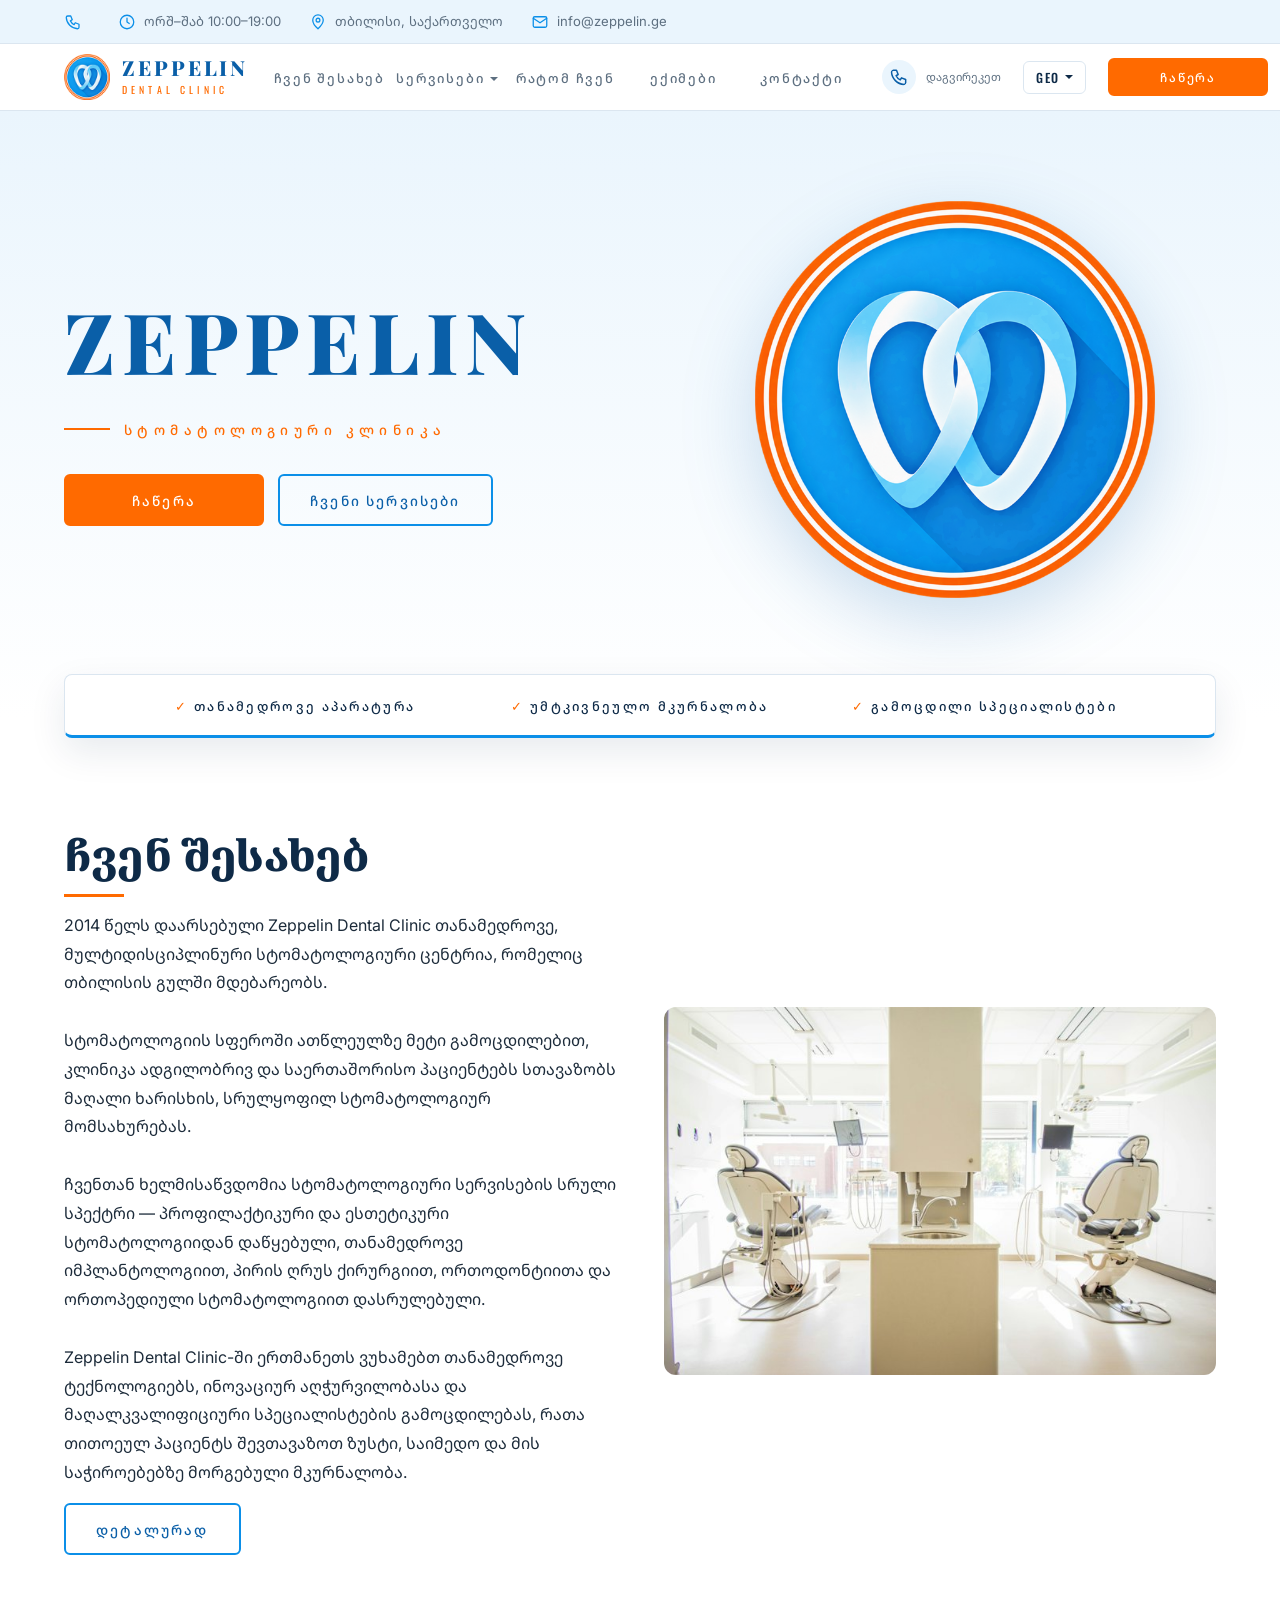
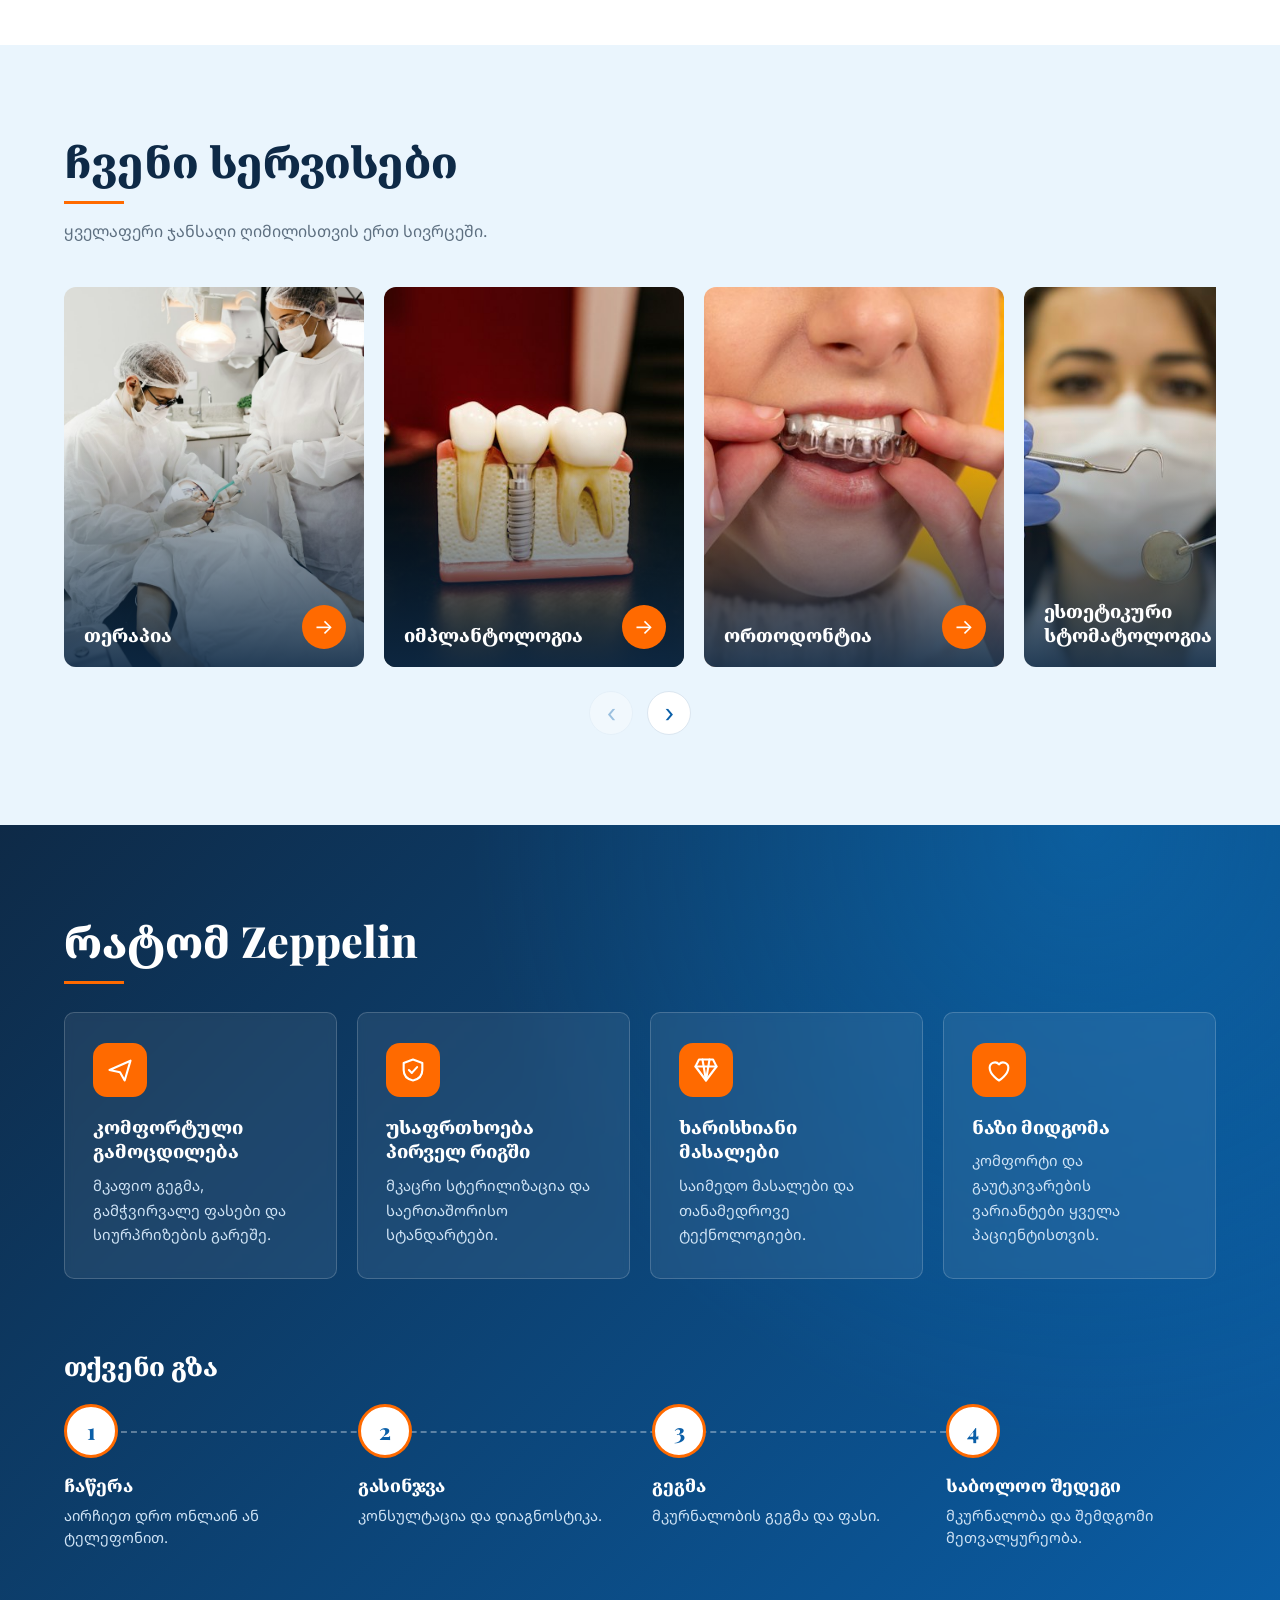
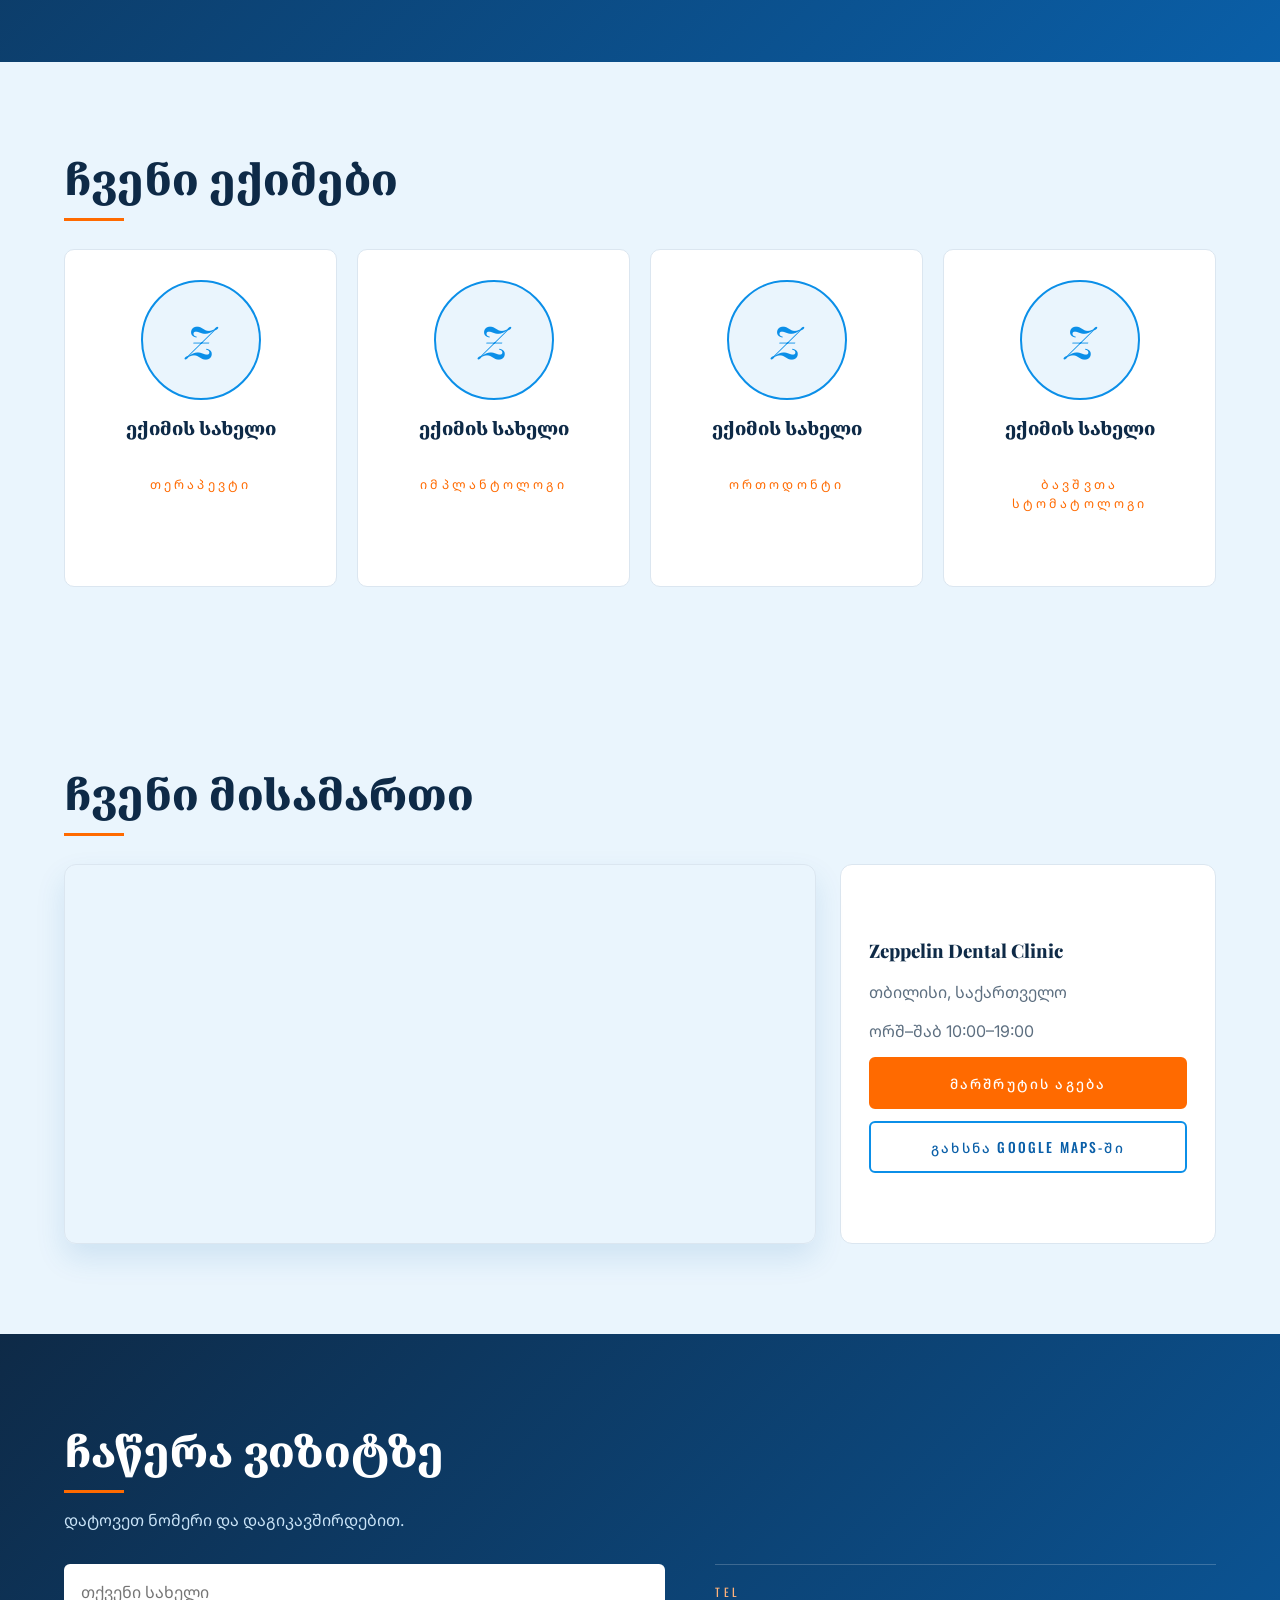
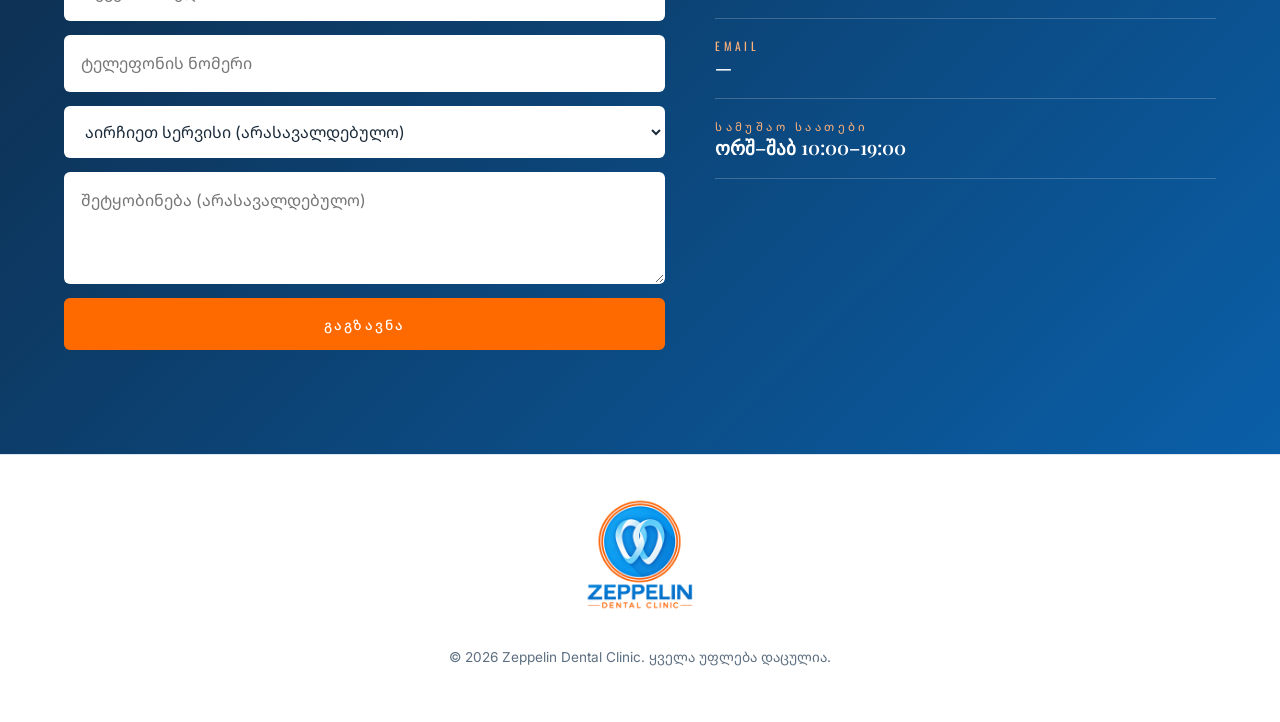
==== frontend/index.html @ c4dff35c "Zeppelin Dental Clinic website Co-authored-by: Copilot <223556219+Copilot@users.noreply.github.com>" ====
<!DOCTYPE html>
<html lang="ka">
<head>
  <meta charset="utf-8">
  <meta name="viewport" content="width=device-width, initial-scale=1">
  <title>Zeppelin Dental Clinic</title>
  <meta name="description" content="Zeppelin Dental Clinic — precision dentistry: therapy, implants, orthodontics, whitening and more.">
  <meta name="theme-color" content="#ffffff">
  <meta property="og:type" content="website">
  <meta property="og:title" content="Zeppelin Dental Clinic">
  <meta property="og:description" content="Precision dentistry. Timeless smiles.">
  <meta property="og:image" content="logo.png">
  <link rel="icon" href="logo-sm.png">
  <link rel="preconnect" href="https://fonts.googleapis.com">
  <link rel="preconnect" href="https://fonts.gstatic.com" crossorigin>
  <link href="https://fonts.googleapis.com/css2?family=Playfair+Display:ital,wght@0,600;0,800;1,600&family=Oswald:wght@400;500&family=Noto+Serif+Georgian:wght@500;800&family=Noto+Sans+Georgian:wght@400;600&family=Inter:wght@400;500;600&display=swap" rel="stylesheet">
  <link rel="stylesheet" href="style.css">
  <script type="application/ld+json">{"@context":"https://schema.org","@type":"Dentist","name":"Zeppelin Dental Clinic","image":"logo.png","openingHours":"Mo-Sa 10:00-19:00","address":{"@type":"PostalAddress","addressLocality":"Tbilisi","addressCountry":"GE"}}</script>
</head>
<body>
<main id="top">
  <section class="hero">
    <div class="hero-text">
      <h1><span data-i18n="h1a"></span> <em data-i18n="h1b"></em></h1>
      <p class="eyebrow" data-i18n="eyebrow"></p>
      <div class="cta"><a class="btn" href="#contact" data-i18n="book"></a><a class="btn btn-ghost" href="#services" data-i18n="our_services"></a></div>
    </div>
    <div class="badge"><img src="logo.png" alt="" width="400" height="397" fetchpriority="high"></div>
  </section>

  <section class="strip">
    <div data-i18n="s1"></div><div data-i18n="s2"></div><div data-i18n="s3"></div>
  </section>

  <section id="about" class="section about-page">
    <div>
      <h2 data-i18n="about_t"></h2>
      <p id="about-text" class="muted"></p>
      <a class="btn btn-ghost" id="about-more" href="about.html"></a>
    </div>
    <img src="img/clinic.jpg" alt="" class="s-img" width="900" height="600" loading="lazy">
  </section>

  <section id="services" class="section alt">
    <h2 data-i18n="services_t"></h2><p class="sub" data-i18n="services_sub"></p>
    <div class="track" id="services-grid" tabindex="0"></div>
    <div class="car-nav">
      <button type="button" id="svc-prev" aria-label="Previous">‹</button>
      <button type="button" id="svc-next" aria-label="Next">›</button>
    </div>
  </section>

  <section id="why" class="section why-sec">
    <h2 data-i18n="why_t"></h2>
    <div class="grid" id="why-grid"></div>
    <h3 class="h3" data-i18n="steps_t"></h3>
    <div class="steps" id="steps"></div>
  </section>

  <section id="team" class="section alt">
    <h2 data-i18n="team_t"></h2>
    <div class="grid team" id="team-grid"></div>
  </section>

  <section id="branches" class="section alt">
    <h2 data-i18n="branches_t"></h2>
    <div class="mapbox">
      <div class="mapframe">
        <iframe title="Zeppelin Dental Clinic map" loading="lazy" referrerpolicy="no-referrer-when-downgrade"
          src="https://maps.google.com/maps?q=41.7276333,44.7445099&z=16&output=embed"></iframe>
        <a class="map-hit" id="map-hit" href="https://www.google.com/maps/dir/?api=1&destination=41.7276333,44.7445099" target="_blank" rel="noopener" aria-label="Directions"></a>
      </div>
      <div class="mapinfo">
        <h3>Zeppelin Dental Clinic</h3>
        <p data-i18n="loc"></p>
        <p data-i18n="hours"></p>
        <a class="btn" id="map-dir" href="https://www.google.com/maps/dir/?api=1&destination=41.7276333,44.7445099" target="_blank" rel="noopener" data-i18n="directions"></a>
        <a class="btn btn-ghost" href="https://maps.app.goo.gl/wNDuQdtXHcKqBiYXA" target="_blank" rel="noopener" data-i18n="open_maps"></a>
      </div>
    </div>
  </section>

  <section id="contact" class="section contact-sec">
    <h2 data-i18n="contact_t"></h2><p class="sub" data-i18n="contact_sub"></p>
    <div class="contact">
      <form id="form" novalidate>
        <input name="name" data-ph="f_name" data-aria="f_name" required maxlength="100" autocomplete="name">
        <input name="phone" data-ph="f_phone" data-aria="f_phone" required maxlength="20" inputmode="tel" type="tel" autocomplete="tel">
        <select name="service" id="service-select" data-aria="f_service"><option value="" data-i18n="f_service"></option></select>
        <textarea name="message" rows="3" data-ph="f_msg" data-aria="f_msg" maxlength="500"></textarea>
        <input name="website" class="hp" tabindex="-1" autocomplete="off" aria-hidden="true">
        <button class="btn" type="submit" data-i18n="f_send"></button>
        <p id="status" role="status"></p>
      </form>
      <ul class="info">
        <li><small>Tel</small><span id="c-phone">—</span></li>
        <li><small>Email</small><span id="c-email">—</span></li>
        <li><small data-i18n="hours_l"></small><span data-i18n="hours"></span></li>
      </ul>
    </div>
  </section>
</main>

<script src="i18n.js"></script>
<script src="services.js"></script>
<script src="layout.js"></script>
<script src="app.js"></script>
</body>
</html>
---- frontend/style.css ----
:root{--blue:#0b8fe8;--blue-d:#0a5fa8;--navy:#0e2a47;--sky:#eaf5fd;--orange:#ff6a00;--ink:#1c2b3a;--muted:#5d6f80;--line:#dbe6f0;--bg:#fff}
*{box-sizing:border-box}
html{scroll-behavior:smooth;overflow-y:scroll}
body{margin:0;font-family:Inter,"Noto Sans Georgian",sans-serif;color:var(--ink);background:var(--bg);line-height:1.7}
.topbar{display:flex;justify-content:space-between;align-items:center;gap:20px;padding:0 5vw;height:44px;background:var(--sky);border-bottom:1px solid var(--line);font-size:.82rem;color:var(--muted)}
.topbar svg{width:18px;height:18px;flex:none;fill:none;stroke:var(--blue);stroke-width:1.7;stroke-linecap:round;stroke-linejoin:round}
.tb-info{display:flex;gap:28px;margin:0;padding:0;list-style:none;white-space:nowrap}
.tb-info li{display:flex;align-items:center;gap:8px}
.tb-info a:hover{color:var(--blue)}
.tb-tel,.tb-tel a{color:var(--navy);font-weight:700;font-size:.9rem}
.hd-tel{display:none;align-items:center;gap:10px;color:var(--navy);white-space:nowrap}
.hd-tel svg{width:34px;height:34px;padding:7px;border-radius:50%;background:var(--sky);fill:none;stroke:var(--blue-d);stroke-width:1.8;stroke-linecap:round;stroke-linejoin:round}
.hd-tel span{display:flex;flex-direction:column;line-height:1.25}
.hd-tel small{font-size:.7rem;color:var(--muted)}
.hd-tel b{font-size:.95rem}
.hd-tel:hover b{color:var(--orange)}
@media(min-width:1180px){.hd-tel{display:flex}}
.tb-social{display:flex;gap:10px}.tb-social a[hidden]{display:none}
.tb-social a{display:grid;place-items:center;width:40px;height:40px;border-radius:50%;background:#fff;color:var(--blue-d);transition:.2s}
.tb-social a svg{stroke:currentColor;width:22px;height:22px}
.tb-social a:hover{background:var(--blue);color:#fff}
.nav>*{white-space:nowrap;flex-shrink:0}
.nav{min-height:66px}
.hero{min-height:560px}
.hero h1{height:1.2em;min-height:0}
.lead{height:5.7em;min-height:0}
.eyebrow{height:1.6rem}
.strip{display:grid;grid-template-columns:repeat(3,1fr);text-align:center;min-height:64px;align-items:center}
.stats span{display:block;min-height:1.6em}
.card{min-height:190px}
.card h3{height:2.7em;line-height:1.35}
.card p{height:6.6em;line-height:1.65}
.team .card{min-height:260px}
.step{min-height:150px}
.step h4{height:1.5em;line-height:1.3}
.step p{height:4.6em;line-height:1.5}
.h3{line-height:1.3;height:1.3em}
h1,h2,h3,h4{font-family:"Playfair Display","Noto Serif Georgian",serif;font-weight:800;margin:0;color:var(--navy)}
a{color:inherit;text-decoration:none}
.nav{position:sticky;top:0;z-index:20;display:flex;align-items:center;gap:22px;padding:10px 5vw;background:#fffffff2;backdrop-filter:blur(10px);border-bottom:1px solid var(--line)}
.brand{display:flex;align-items:center;gap:12px;margin-right:auto}
.brand img{height:46px;width:46px}
.brand span{display:flex;flex-direction:column;font:800 1.3rem/1 "Playfair Display",serif;letter-spacing:.14em;text-transform:uppercase;color:var(--blue-d)}
.brand small{font:400 .62rem Oswald,sans-serif;letter-spacing:.42em;color:var(--orange);margin-top:5px}
#menu{display:flex;gap:22px;font:500 .8rem Oswald,"Noto Sans Georgian",sans-serif;letter-spacing:.14em;text-transform:uppercase}
#menu a{color:var(--muted);transition:.2s}
#menu a:hover{color:var(--blue)}
@media(min-width:861px){
  #menu{gap:0}
  #menu>a,#menu>.dd>a{display:block;width:118px;text-align:center}
  .nav .btn-sm{width:160px;text-align:center}
  .cta .btn{min-width:200px;text-align:center}
  .lang .cur{width:76px;justify-content:space-between}
  html .hero h1{font-size:clamp(3rem,6.6vw,6.2rem)}
  .hero h1 span{white-space:nowrap}
}
.lang{position:relative}
.lang button{border:0;background:none;padding:6px 12px;font:500 .78rem Oswald,sans-serif;letter-spacing:.1em;color:var(--muted);cursor:pointer;width:100%;text-align:left}
.lang .cur{border:1px solid var(--line);border-radius:6px;color:var(--navy,#0b2545);width:auto;display:flex;align-items:center;gap:6px}
.lang .cur::after{content:"";border:4px solid transparent;border-top-color:currentColor;margin-top:4px}
.lang ul{position:absolute;right:0;top:calc(100% + 6px);margin:0;padding:4px;list-style:none;min-width:86px;background:#fff;border:1px solid var(--line);border-radius:8px;box-shadow:0 10px 30px #0b254520}
.lang ul[hidden]{display:none}
.lang ul button{border-radius:5px}
.lang ul button:hover{background:#eef6ff}
.lang ul button.on{background:var(--blue);color:#fff}
.burger{display:none;background:none;border:0;font-size:1.6rem;cursor:pointer;color:var(--navy)}
.btn{display:inline-block;background:var(--orange);color:#fff;padding:14px 30px;border:2px solid var(--orange);border-radius:6px;font:500 .85rem Oswald,"Noto Sans Georgian",sans-serif;letter-spacing:.16em;text-transform:uppercase;cursor:pointer;transition:.2s}
.btn:hover{background:#e65f00;border-color:#e65f00;box-shadow:0 8px 20px #ff6a0040}
.btn-sm{padding:8px 18px;font-size:.75rem}
.btn-ghost{background:transparent;color:var(--blue-d);border-color:var(--blue)}
.btn-ghost:hover{background:var(--blue);border-color:var(--blue);color:#fff;box-shadow:none}
.hero{display:grid;grid-template-columns:1.15fr 1fr;align-items:center;gap:30px;padding:90px 5vw 120px;background:linear-gradient(180deg,var(--sky),#fff)}
.eyebrow{font:500 .85rem Oswald,"Noto Sans Georgian",sans-serif;letter-spacing:.4em;text-transform:uppercase;color:var(--orange);display:flex;align-items:center;gap:14px;margin:0}
.eyebrow::before{content:"";width:46px;height:2px;background:var(--orange)}
.hero h1{font-size:clamp(2rem,3.9vw,3.5rem);line-height:1.2;margin:.2em 0 .3em;min-height:0;text-transform:uppercase;letter-spacing:.08em;font-weight:800;color:var(--blue-d)}
.hero h1 span{display:block}
.hero em{font-style:italic;font-weight:600;color:var(--blue);display:block}
.lead{font-size:1.1rem;max-width:32em;color:var(--muted)}
.cta{display:flex;gap:14px;flex-wrap:wrap;margin-top:32px}
.badge{justify-self:center}
.badge img{display:block;width:min(40vw,400px);filter:drop-shadow(0 24px 36px #0b5fa833)}
.strip{display:grid;grid-template-columns:repeat(3,1fr);text-align:center;gap:12px;padding:20px 5vw;margin:-44px 5vw 0;position:relative;background:#fff;border:1px solid var(--line);border-bottom:3px solid var(--blue);border-radius:8px;box-shadow:0 14px 36px #0e2a4718;color:var(--navy);font:500 .8rem Oswald,"Noto Sans Georgian",sans-serif;letter-spacing:.18em;text-transform:uppercase}
.strip div::before{content:"✓ ";color:var(--orange)}
.stats{display:grid;grid-template-columns:repeat(auto-fit,minmax(160px,1fr));gap:20px;padding:70px 5vw 20px;text-align:center}
.stats b{display:block;font:800 3rem "Playfair Display",serif;color:var(--blue)}
.stats span{font:400 .8rem Oswald,"Noto Sans Georgian",sans-serif;letter-spacing:.22em;text-transform:uppercase;color:var(--muted)}
.section{padding:90px 5vw}
.section.alt{background:var(--sky)}
.section h2{font-size:clamp(1.9rem,3.4vw,2.7rem);margin-bottom:14px;line-height:1.2;height:calc(1.2em + 17px)}
.sub{height:1.7em;line-height:1.7}
.section h2::after{content:"";display:block;width:60px;height:3px;margin-top:14px;background:var(--orange)}
.sub,.muted{color:var(--muted);max-width:50em;margin:0 0 30px}
.mapbox{display:grid;grid-template-columns:2fr 1fr;gap:24px;margin-top:28px}
.mapframe{position:relative;border-radius:12px;overflow:hidden;border:1px solid var(--line);min-height:380px;box-shadow:0 14px 30px #0b5fa81f}
.mapframe iframe{position:absolute;inset:0;width:100%;height:100%;border:0}
.map-hit{position:absolute;inset:0;z-index:1;cursor:pointer;background:transparent;transition:.2s}
.map-hit:hover{background:#0b8fe812}
.mapinfo{background:#fff;border:1px solid var(--line);border-radius:12px;padding:30px 28px;display:flex;flex-direction:column;gap:12px;justify-content:center}
.mapinfo p{margin:0;color:var(--muted)}
.mapinfo .btn{text-align:center}
.muted{white-space:pre-line}
.h3{font-size:1.6rem;margin:70px 0 22px}
.grid{display:grid;grid-template-columns:repeat(auto-fill,minmax(250px,1fr));gap:20px;margin-top:28px}
.track{display:flex;gap:20px;overflow-x:auto;scroll-snap-type:x mandatory;scroll-behavior:smooth;padding:12px 2px 16px;margin-top:16px;scrollbar-width:none;overscroll-behavior-x:contain}
.track::-webkit-scrollbar{display:none}
.track .card{flex:0 0 min(300px,78vw);scroll-snap-align:start}
.car-nav{display:flex;justify-content:center;align-items:center;gap:14px;margin-top:8px}
.track{cursor:grab}
.track.drag{cursor:grabbing;scroll-snap-type:none;scroll-behavior:auto;user-select:none}
.car-nav button{width:44px;height:44px;border-radius:50%;border:1px solid var(--line);background:#fff;color:var(--blue-d);font:400 1.6rem/1 Inter,sans-serif;cursor:pointer;transition:.2s}
.car-nav button:hover:not(:disabled){background:var(--blue);border-color:var(--blue);color:#fff}
.car-nav button:disabled{opacity:.35;cursor:default}
.card{background:#fff;padding:30px 28px;border:1px solid var(--line);border-radius:10px;transition:.25s}
.card:hover{transform:translateY(-4px);border-color:var(--blue);box-shadow:0 14px 30px #0b5fa81f}
.card .ic{font:italic 600 1.8rem "Playfair Display",serif;color:var(--orange);margin-bottom:10px}
.card h3{font-size:1.15rem;margin:0 0 8px}
.card p{margin:0;color:var(--muted);font-size:.93rem}
.steps{display:grid;grid-template-columns:repeat(auto-fit,minmax(210px,1fr));gap:24px;border-top:1px solid var(--line);padding-top:10px}
.step{padding:20px 10px 8px 0}
.why-sec{background:radial-gradient(circle at 85% 0,#0b8fe855,transparent 45%),linear-gradient(135deg,var(--navy),var(--blue-d));color:#fff}
.why-sec h2,.why-sec .h3{color:#fff}
.why-sec .grid{grid-template-columns:repeat(4,1fr)}
.wcard{background:#ffffff12;border:1px solid #ffffff2e;backdrop-filter:blur(4px);position:relative;overflow:hidden;min-height:0;height:auto}
.wcard::after{content:"";position:absolute;left:0;bottom:0;height:3px;width:0;background:var(--orange);transition:.35s}
.wcard:hover{background:#ffffff1f;border-color:var(--orange);box-shadow:0 18px 36px #0006}
.wcard:hover::after{width:100%}
.wcard h3{color:#fff;height:auto;margin-bottom:10px}.wcard p{height:auto}.wcard p{color:#cfe3f5}
.wic{width:54px;height:54px;border-radius:14px;display:grid;place-items:center;background:var(--orange);margin-bottom:18px;transition:.3s}
.wic svg{width:28px;height:28px;fill:none;stroke:#fff;stroke-width:1.8;stroke-linecap:round;stroke-linejoin:round}
.wcard:hover .wic{transform:rotate(-8deg) scale(1.08)}
.why-sec .steps{border-top:0;position:relative;counter-reset:s;padding-top:0}
.why-sec .steps::before{content:"";position:absolute;top:27px;left:27px;right:20%;border-top:2px dashed #ffffff55}
.why-sec .step{position:relative;padding:0 14px 0 0}
.why-sec .step b{display:grid;place-items:center;width:54px;height:54px;border-radius:50%;background:#fff;color:var(--blue-d);font:800 1.4rem "Playfair Display",serif;font-style:normal;border:3px solid var(--orange);margin-bottom:16px;position:relative;z-index:1;transition:.3s}
.why-sec .step:hover b{background:var(--orange);color:#fff;transform:scale(1.1)}
.why-sec .step h4{color:#fff}.why-sec .step p{color:#cfe3f5}
.step b{font:italic 600 2.6rem "Playfair Display",serif;color:var(--blue);line-height:1}
.step h4{margin:8px 0 4px;font-size:1.1rem}.step p{margin:0;color:var(--muted);font-size:.92rem}
.team .card{text-align:center}
.ph{width:120px;height:120px;margin:0 auto 16px;border-radius:50%;border:2px solid var(--blue);padding:5px;display:grid;place-items:center;overflow:hidden;font:italic 600 2.8rem "Playfair Display",serif;color:var(--blue);background:var(--sky)}
.ph img{width:100%;height:100%;object-fit:cover;border-radius:50%}
.team .card p{font:400 .78rem Oswald,"Noto Sans Georgian",sans-serif;letter-spacing:.25em;text-transform:uppercase;color:var(--orange)}
.faq{max-width:820px;border-top:1px solid var(--line)}
details{border-bottom:1px solid var(--line);padding:20px 4px}
summary{cursor:pointer;font:600 1.1rem "Playfair Display","Noto Serif Georgian",serif;color:var(--navy);list-style:none;display:flex;justify-content:space-between;gap:12px}
summary::after{content:"+";color:var(--orange);font-size:1.6rem;line-height:1}
details[open] summary::after{content:"–"}
details p{margin:10px 0 0;color:var(--muted)}
.contact-sec{background:linear-gradient(135deg,var(--navy),var(--blue-d));color:#fff}
.contact-sec h2{color:#fff}.contact-sec .sub{color:#c9e3f7}
.contact{display:grid;grid-template-columns:1.2fr 1fr;gap:50px}
form{display:grid;gap:14px}
input,select,textarea{width:100%;padding:14px 16px;border:1px solid transparent;border-radius:6px;font:inherit;background:#fff;color:var(--ink)}
input:focus,select:focus,textarea:focus{outline:0;border-color:var(--orange)}
a:focus-visible,button:focus-visible,summary:focus-visible{outline:2px solid var(--blue);outline-offset:2px}
.hp{position:absolute;left:-9999px;width:1px;height:1px;opacity:0}
.info a{color:#fff}.info a:hover{color:#ffb27a}
@media(prefers-reduced-motion:reduce){html{scroll-behavior:auto}*{transition:none!important;animation:none!important}}
#status{margin:0;font-weight:600}
.ok{color:#9ff0bd}.err{color:#ffc0a3}
.info{list-style:none;padding:0;margin:0;display:grid;align-content:start;border-top:1px solid #ffffff33}
.info li{padding:18px 0;border-bottom:1px solid #ffffff33;display:flex;flex-direction:column}
.info small{font:400 .72rem Oswald,"Noto Sans Georgian",sans-serif;letter-spacing:.3em;text-transform:uppercase;color:#ffb27a}
.info span{font:600 1.2rem "Playfair Display",serif}
footer{text-align:center;padding:40px 5vw;background:#fff;border-top:1px solid var(--line);color:var(--muted);font-size:.85rem}
.foot-logo{height:120px;width:auto;margin-bottom:10px}
.dd{position:relative}
.dd-btn{display:none}
.dd>a::after{content:"";display:inline-block;margin-left:6px;border:4px solid transparent;border-top-color:currentColor;vertical-align:-2px}
.dd-list{position:absolute;left:50%;top:100%;transform:translateX(-50%);margin:0;padding:8px;list-style:none;min-width:270px;background:#fff;border:1px solid var(--line);border-radius:10px;box-shadow:0 18px 40px #0e2a4722;opacity:0;visibility:hidden;transition:.18s;z-index:25}
.dd:hover .dd-list,.dd:focus-within .dd-list{opacity:1;visibility:visible}
.dd-list a{display:block;padding:10px 14px;border-radius:6px;white-space:nowrap;letter-spacing:.08em;text-align:left}
.dd-list a:hover{background:var(--sky);color:var(--blue-d)}
.track{display:flex}
.scard{position:relative;flex:0 0 min(300px,78vw);height:380px;border-radius:12px;overflow:hidden;scroll-snap-align:start;background:var(--navy);transition:.25s}
.scard img{width:100%;height:100%;object-fit:cover;display:block;transition:transform .5s}
.scard::after{content:"";position:absolute;inset:0;background:linear-gradient(to top,#0e2a47e6 0,#0e2a4700 62%)}
.scard:hover img{transform:scale(1.06)}
.sc-t{position:absolute;z-index:1;left:20px;right:76px;bottom:20px;color:#fff;font:800 1.15rem/1.3 "Playfair Display","Noto Serif Georgian",serif;height:2.6em;display:flex;align-items:flex-end}
.sc-go{position:absolute;z-index:1;right:18px;bottom:18px;width:44px;height:44px;border-radius:50%;background:var(--orange);color:#fff;display:grid;place-items:center;font-size:1.3rem;transition:.2s}
.scard:hover .sc-go{background:#fff;color:var(--orange)}
.pbanner{padding:56px 5vw;background:linear-gradient(135deg,var(--navy),var(--blue-d));color:#fff}
.pbanner h1{color:#fff;font-size:clamp(1.9rem,4vw,3rem);line-height:1.2}
.crumbs{margin:0 0 12px;font:400 .8rem Oswald,"Noto Sans Georgian",sans-serif;letter-spacing:.12em;text-transform:uppercase;color:#c9e3f7}
.crumbs a:hover{color:#fff}
.sdetail{display:grid;grid-template-columns:1fr 320px;gap:48px;align-items:start}
.s-img{width:100%;height:auto;aspect-ratio:3/2;object-fit:cover;border-radius:12px;margin-bottom:28px;display:block}
.sdetail article p,.about-page p{line-height:1.8;color:var(--ink);margin:0 0 16px}
.lead-p{font-size:1.15rem;color:var(--blue-d)!important;font-weight:500}
.sdetail h3{margin:28px 0 14px;font-size:1.4rem}
.checks{list-style:none;margin:0 0 32px;padding:0;display:grid;gap:10px}
.checks li{position:relative;padding-left:30px;line-height:1.6}
.checks li::before{content:"✓";position:absolute;left:0;top:0;width:22px;height:22px;border-radius:50%;background:var(--sky);color:var(--blue-d);display:grid;place-items:center;font-size:.8rem;font-weight:700}
.sdetail aside{position:sticky;top:96px;background:var(--sky);border-radius:12px;padding:24px}
.sdetail aside h3{margin:0 0 14px;font-size:1.2rem}
.olist{list-style:none;margin:0;padding:0;display:grid;gap:8px}
.olist a{display:flex;align-items:center;gap:12px;padding:8px;border-radius:8px;background:#fff;border:1px solid var(--line);transition:.2s;font-size:.92rem;font-weight:500}
.olist a:hover{border-color:var(--blue);color:var(--blue-d)}
.olist img{width:48px;height:48px;border-radius:6px;object-fit:cover;flex:none}
.about-page{display:grid;grid-template-columns:1fr 1fr;gap:48px;align-items:center}
.about-page .s-img{margin:0}
.about-page h2{height:auto}
.fab{display:none}
@media(max-width:860px){
  .sdetail,.about-page{grid-template-columns:1fr;gap:32px}
  .sdetail aside{position:static}
  .dd-btn{display:block;position:absolute;right:0;top:0;width:48px;height:49px;background:none;border:0;cursor:pointer;color:var(--muted)}
  .dd-btn::after{content:"";display:block;margin:auto;border:5px solid transparent;border-top-color:currentColor}
  .dd.open .dd-btn::after{transform:rotate(180deg);margin-top:-6px}
  .dd>a::after{display:none}
  .dd-list{position:static;transform:none;opacity:1;visibility:visible;display:none;box-shadow:none;border:0;min-width:0;padding:0 0 6px 14px}
  .dd.open .dd-list{display:block}
  .dd-list a{white-space:normal;padding:11px 0;border-bottom:1px solid var(--line);border-radius:0}
  .scard{height:340px}
  .nav{gap:14px;min-height:60px}
  .hero,.contact{grid-template-columns:1fr}
  .hero{padding:44px 5vw 90px;min-height:0;gap:20px}
  .hero h1,.lead,.section h2,.sub,.h3,.eyebrow,.card h3,.card p,.step h4,.step p{height:auto;min-height:0}
  .card,.team .card,.step{min-height:0}
  .badge{order:-1}
  .badge img{width:min(52vw,230px)}
  .section{padding:64px 5vw}
  .tb-info li:not(:first-child){display:none}
  .topbar{height:38px}
  .burger{display:block;padding:4px 6px}
  #menu{display:none;position:absolute;top:100%;left:0;right:0;flex-direction:column;gap:0;padding:6px 5vw 14px;background:#fff;border-bottom:1px solid var(--line);box-shadow:0 18px 30px #0e2a4718}
  #menu a{padding:14px 0;border-bottom:1px solid var(--line);font-size:.9rem}
  #menu.open{display:flex}
  .nav .btn-sm{display:none}
  .brand span{font-size:1.05rem}
  .strip{grid-template-columns:1fr 1fr;gap:10px 14px;text-align:left;margin-top:-34px}
  .contact{gap:34px}
}
@media(max-width:520px){
  .nav{gap:10px}
  .brand{gap:9px}
  .brand img{height:40px;width:40px}
  .brand span{font-size:.95rem;letter-spacing:.1em}
  .brand small{font-size:.55rem;letter-spacing:.3em}
  .lang .cur{padding:5px 8px}
  .eyebrow{font-size:.72rem;letter-spacing:.18em;gap:10px}
  .eyebrow::before{width:28px}
  .hero h1{font-size:2.5rem;letter-spacing:.06em}
  .lead{font-size:1rem}
  .cta{flex-direction:column;margin-top:24px}
  .cta .btn{text-align:center;width:100%}
  .strip{grid-template-columns:1fr;font-size:.72rem;letter-spacing:.08em;padding:18px 20px;margin-left:5vw;margin-right:5vw}
  .stats{grid-template-columns:1fr 1fr;padding:48px 5vw 0;gap:26px 12px}
  .stats b{font-size:2.3rem}
  .stats span{font-size:.7rem;letter-spacing:.12em}
  .section h2{font-size:1.65rem}
  .grid{grid-template-columns:1fr;gap:14px}
  .card{padding:22px 20px}
  .h3{margin-top:48px;font-size:1.4rem}
  .steps{grid-template-columns:1fr 1fr;gap:12px}
  .mapbox{grid-template-columns:1fr}
  .mapframe{min-height:300px}
  .why-sec .grid{grid-template-columns:1fr}
  .why-sec .steps::before{display:none}
  .wcard{min-height:0}
  .step{padding:16px 6px 4px 0}
  summary{font-size:1rem}
  input,select,textarea{font-size:16px}
  .info span{font-size:1.05rem}
  .foot-logo{height:96px}
  footer{padding-bottom:96px}
  .fab{display:block;position:fixed;left:5vw;right:5vw;bottom:14px;z-index:30;text-align:center;box-shadow:0 10px 26px #ff6a0066}
}
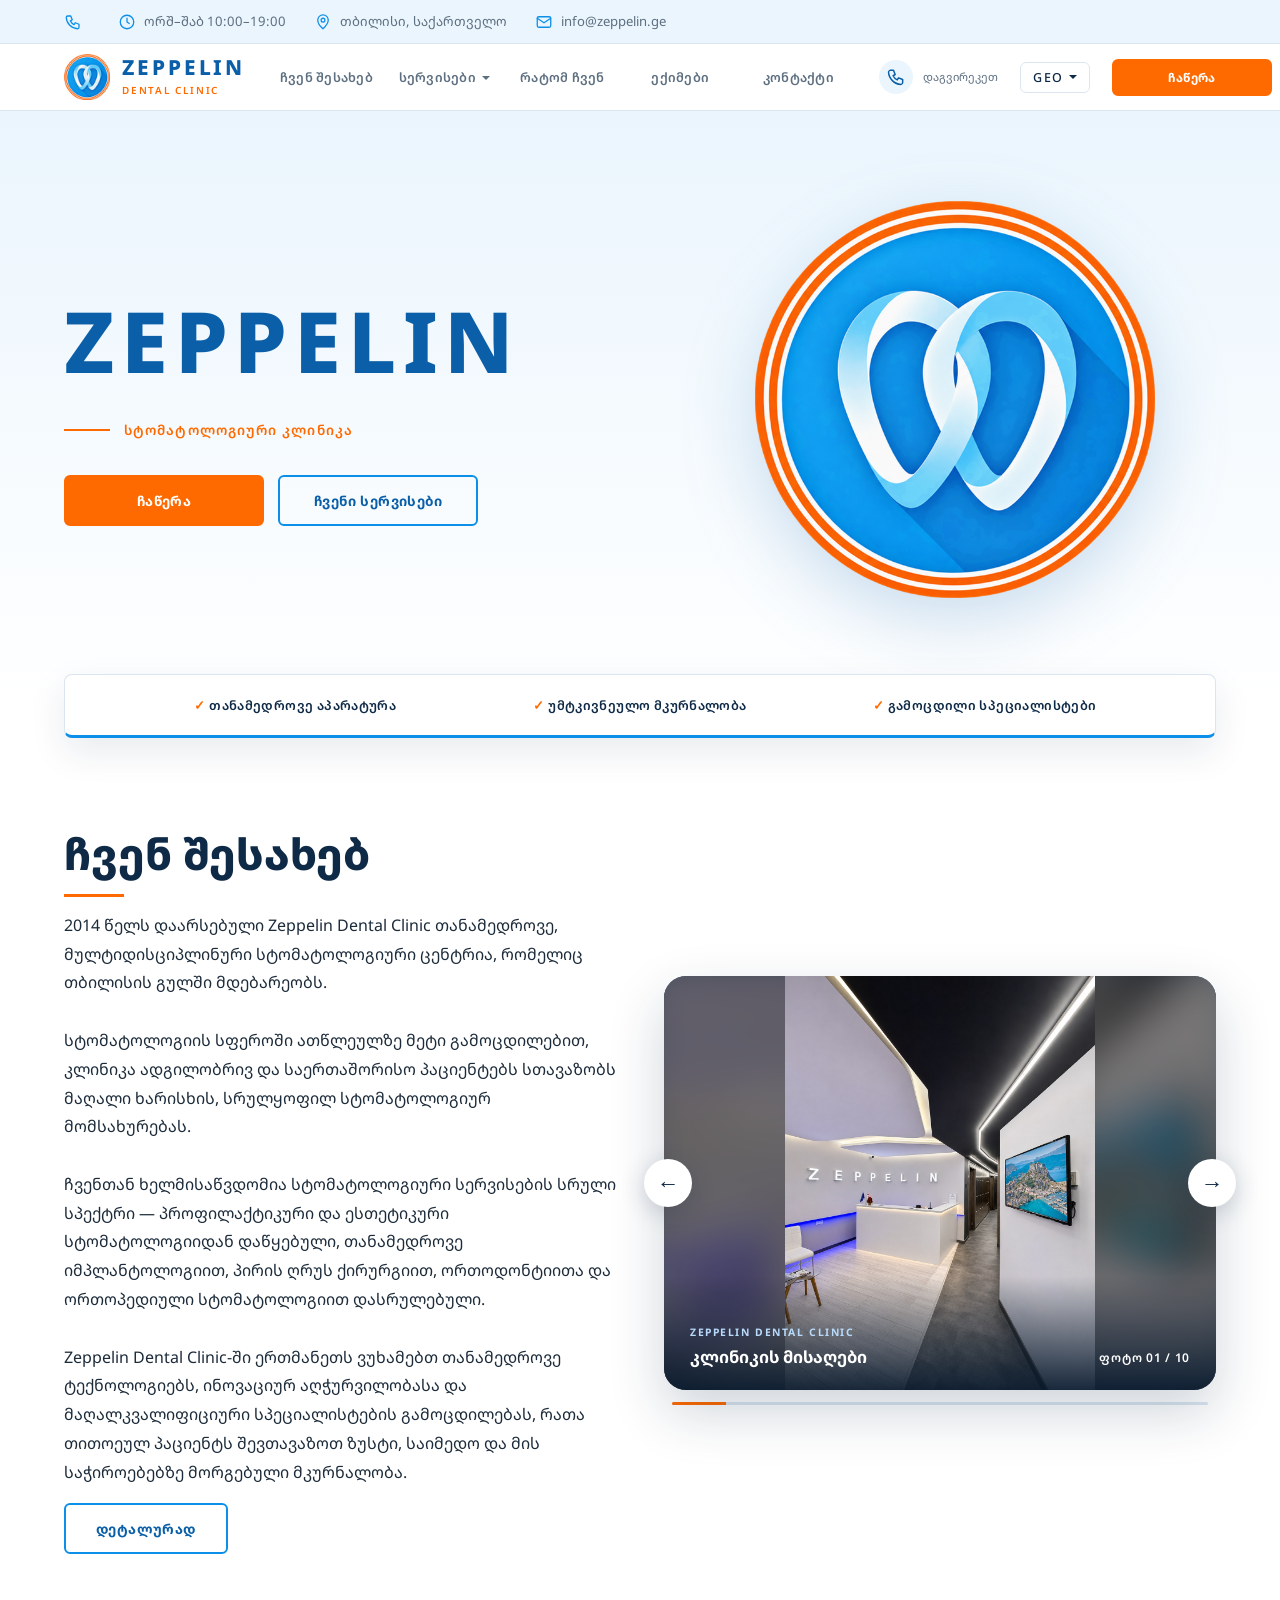
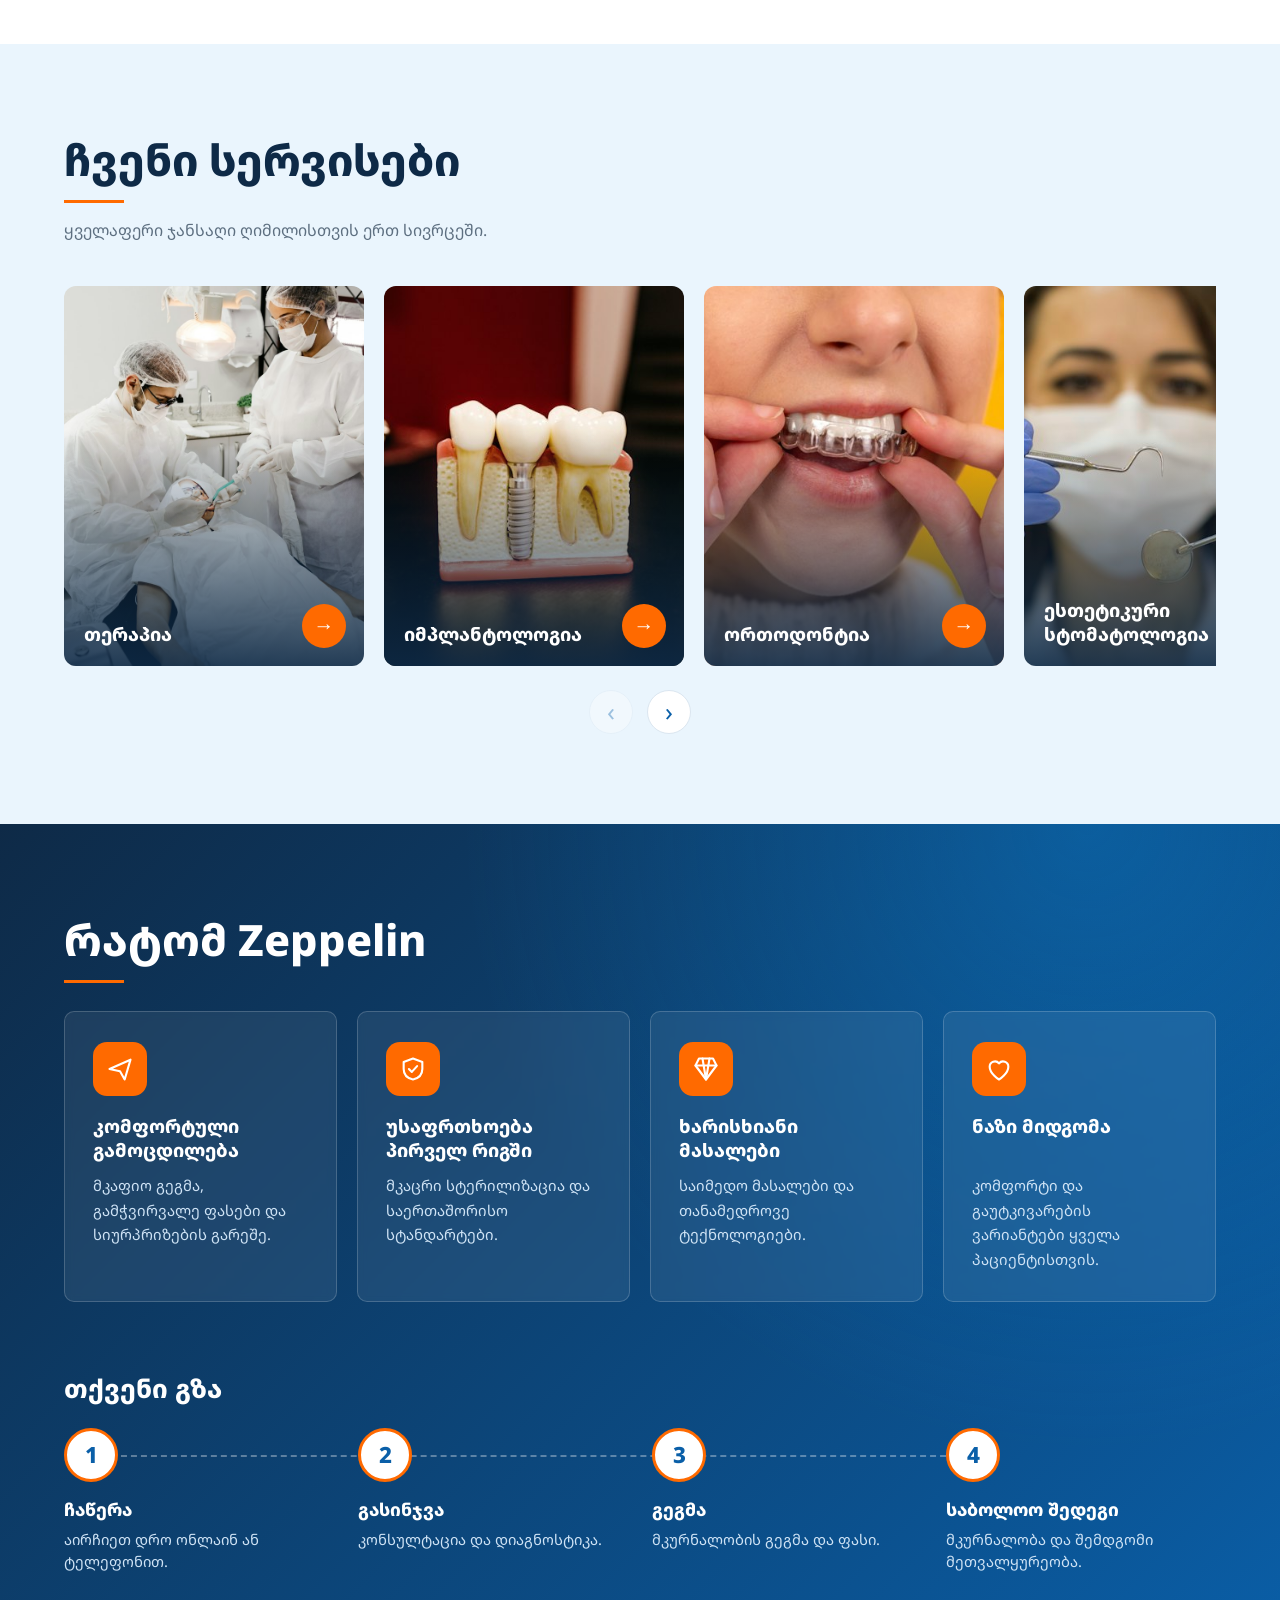
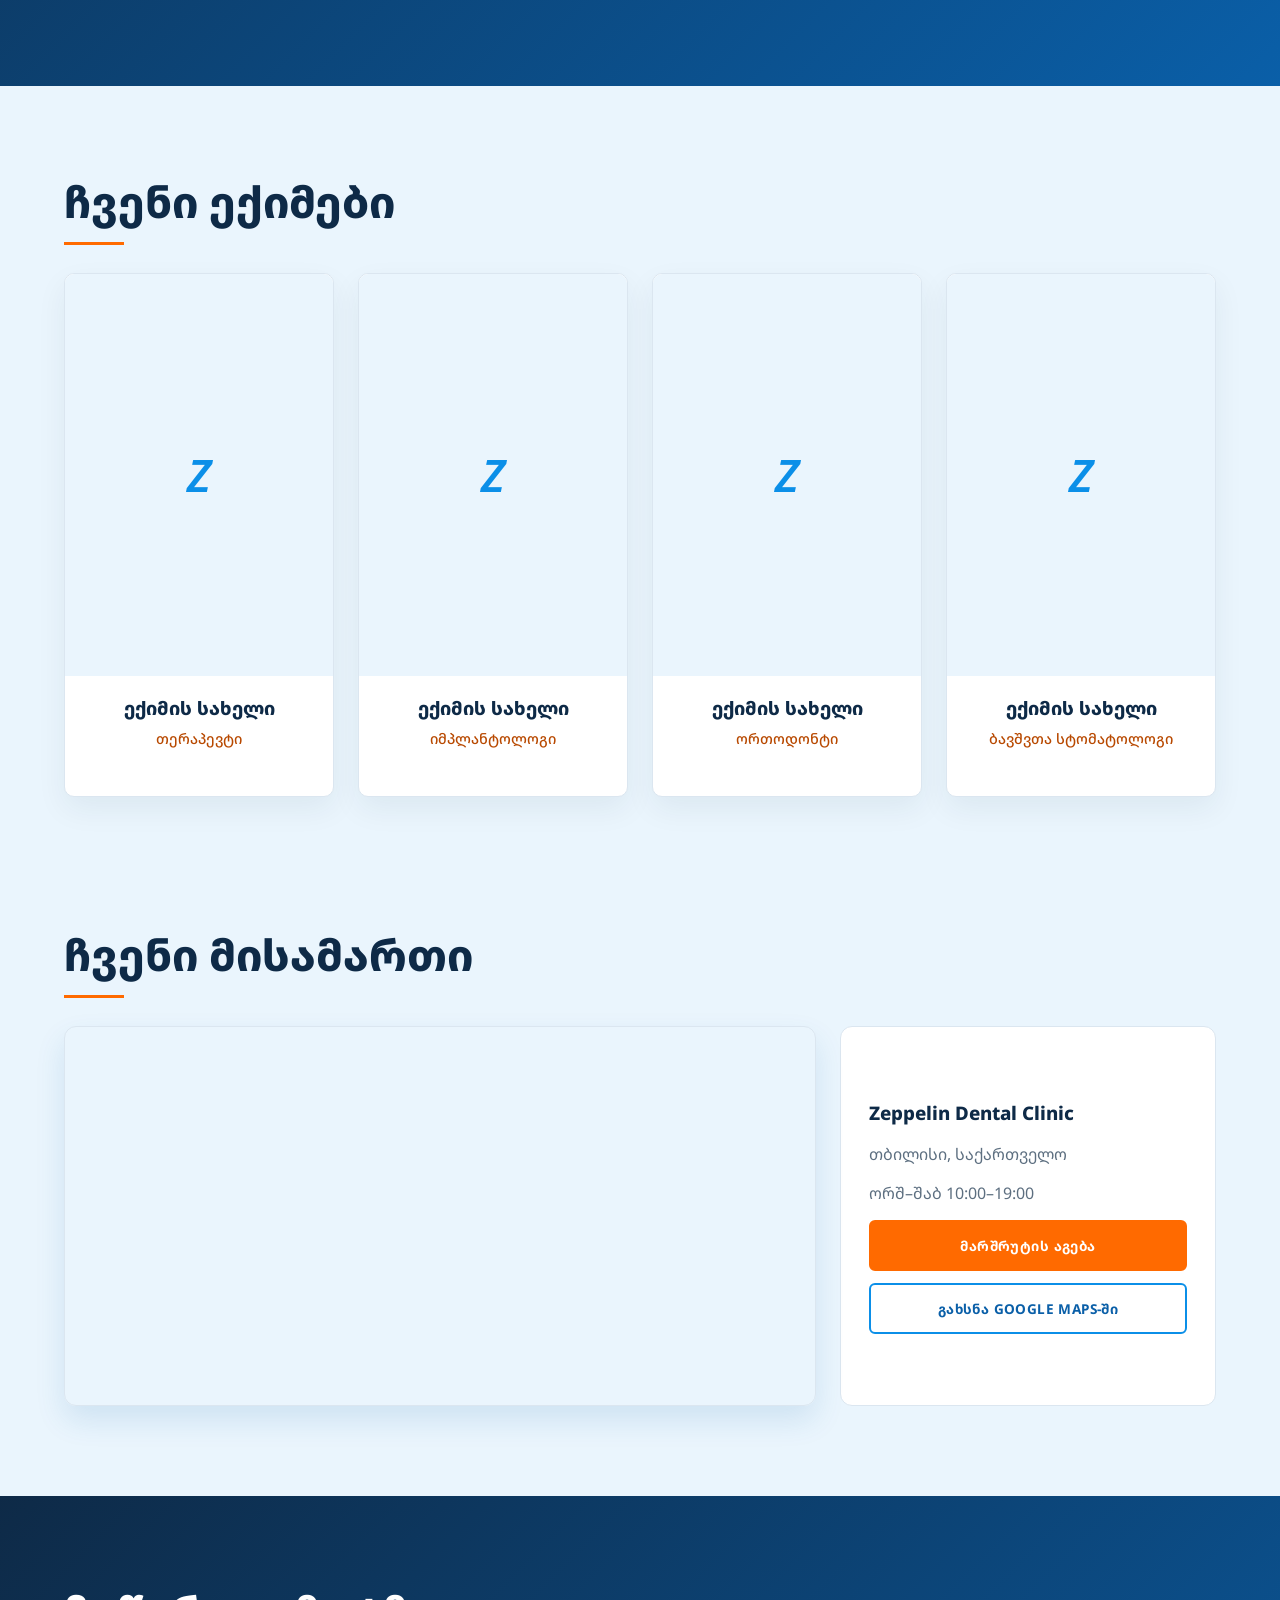
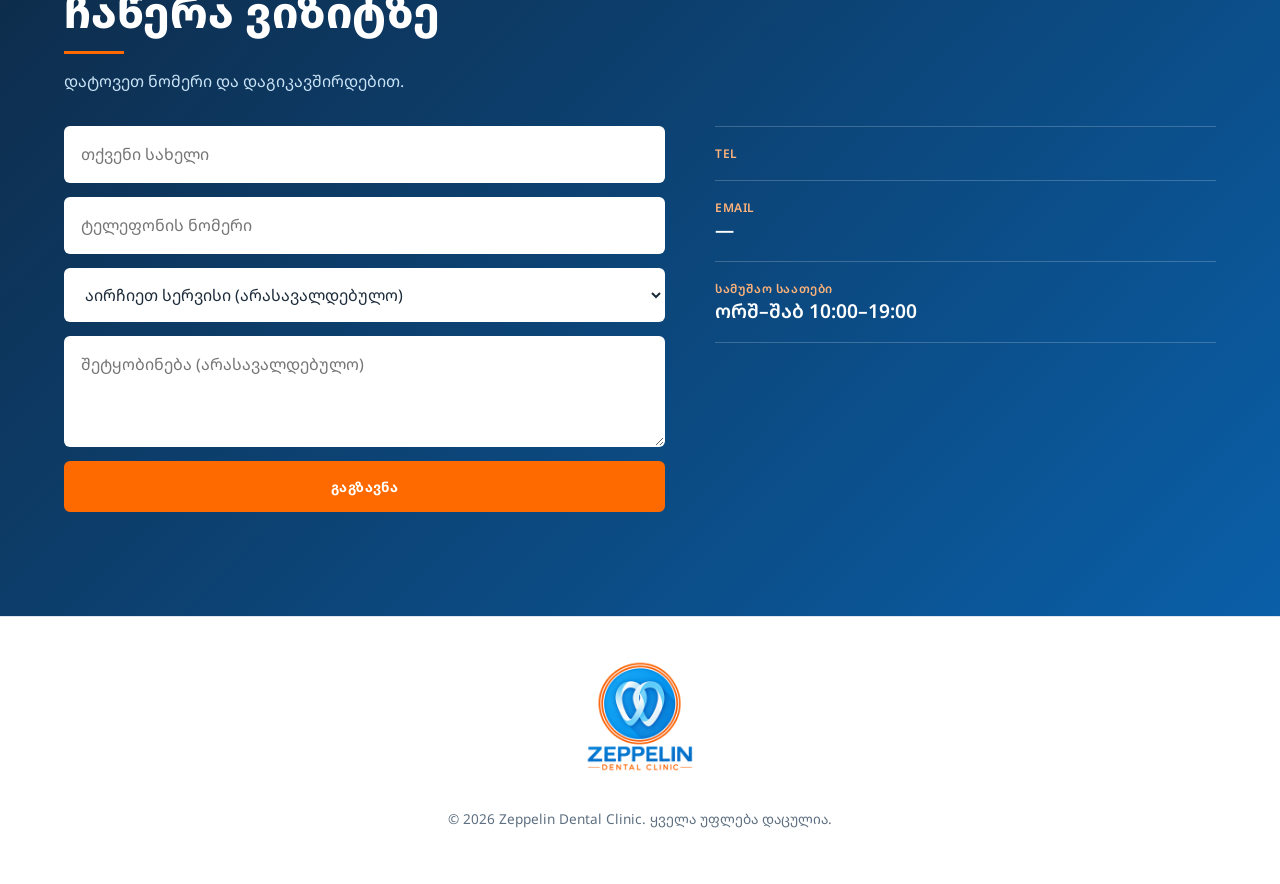
==== commit fc31ec3c: "zeppelin" ====
--- a/frontend/index.html
+++ b/frontend/index.html
@@ -13,7 +13,7 @@
   <link rel="icon" href="logo-sm.png">
   <link rel="preconnect" href="https://fonts.googleapis.com">
   <link rel="preconnect" href="https://fonts.gstatic.com" crossorigin>
-  <link href="https://fonts.googleapis.com/css2?family=Playfair+Display:ital,wght@0,600;0,800;1,600&family=Oswald:wght@400;500&family=Noto+Serif+Georgian:wght@500;800&family=Noto+Sans+Georgian:wght@400;600&family=Inter:wght@400;500;600&display=swap" rel="stylesheet">
+  <link href="https://fonts.googleapis.com/css2?family=Noto+Sans:wght@400;500;600;700;800&family=Noto+Sans+Georgian:wght@400;500;600;700;800&display=swap" rel="stylesheet">
   <link rel="stylesheet" href="style.css">
   <script type="application/ld+json">{"@context":"https://schema.org","@type":"Dentist","name":"Zeppelin Dental Clinic","image":"logo.png","openingHours":"Mo-Sa 10:00-19:00","address":{"@type":"PostalAddress","addressLocality":"Tbilisi","addressCountry":"GE"}}</script>
 </head>
@@ -38,7 +38,7 @@
       <p id="about-text" class="muted"></p>
       <a class="btn btn-ghost" id="about-more" href="about.html"></a>
     </div>
-    <img src="img/clinic.jpg" alt="" class="s-img" width="900" height="600" loading="lazy">
+    <div class="clinic-gallery" data-clinic-gallery></div>
   </section>
 
   <section id="services" class="section alt">
@@ -104,6 +104,7 @@
 <script src="i18n.js"></script>
 <script src="services.js"></script>
 <script src="layout.js"></script>
+<script src="clinic-gallery.js"></script>
 <script src="app.js"></script>
 </body>
 </html>
--- a/frontend/style.css
+++ b/frontend/style.css
@@ -1,11 +1,11 @@
-:root{--blue:#0b8fe8;--blue-d:#0a5fa8;--navy:#0e2a47;--sky:#eaf5fd;--orange:#ff6a00;--ink:#1c2b3a;--muted:#5d6f80;--line:#dbe6f0;--bg:#fff}
-*{box-sizing:border-box}
-html{scroll-behavior:smooth;overflow-y:scroll}
-body{margin:0;font-family:Inter,"Noto Sans Georgian",sans-serif;color:var(--ink);background:var(--bg);line-height:1.7}
-.topbar{display:flex;justify-content:space-between;align-items:center;gap:20px;padding:0 5vw;height:44px;background:var(--sky);border-bottom:1px solid var(--line);font-size:.82rem;color:var(--muted)}
-.topbar svg{width:18px;height:18px;flex:none;fill:none;stroke:var(--blue);stroke-width:1.7;stroke-linecap:round;stroke-linejoin:round}
-.tb-info{display:flex;gap:28px;margin:0;padding:0;list-style:none;white-space:nowrap}
-.tb-info li{display:flex;align-items:center;gap:8px}
+:root{--blue:#0b8fe8;--blue-d:#0a5fa8;--navy:#0e2a47;--sky:#eaf5fd;--orange:#ff6a00;--ink:#1c2b3a;--muted:#5d6f80;--line:#dbe6f0;--bg:#fff}
+*{box-sizing:border-box}
+html{scroll-behavior:smooth;overflow-y:scroll}
+body{margin:0;font-family:"Noto Sans","Noto Sans Georgian",sans-serif;color:var(--ink);background:var(--bg);line-height:1.7}
+.topbar{display:flex;justify-content:space-between;align-items:center;gap:20px;padding:0 5vw;height:44px;background:var(--sky);border-bottom:1px solid var(--line);font-size:.82rem;color:var(--muted)}
+.topbar svg{width:18px;height:18px;flex:none;fill:none;stroke:var(--blue);stroke-width:1.7;stroke-linecap:round;stroke-linejoin:round}
+.tb-info{display:flex;gap:28px;margin:0;padding:0;list-style:none;white-space:nowrap}
+.tb-info li{display:flex;align-items:center;gap:8px}
 .tb-info a:hover{color:var(--blue)}
 .tb-tel,.tb-tel a{color:var(--navy);font-weight:700;font-size:.9rem}
 .hd-tel{display:none;align-items:center;gap:10px;color:var(--navy);white-space:nowrap}
@@ -14,256 +14,287 @@
 .hd-tel small{font-size:.7rem;color:var(--muted)}
 .hd-tel b{font-size:.95rem}
 .hd-tel:hover b{color:var(--orange)}
-@media(min-width:1180px){.hd-tel{display:flex}}
-.tb-social{display:flex;gap:10px}.tb-social a[hidden]{display:none}
-.tb-social a{display:grid;place-items:center;width:40px;height:40px;border-radius:50%;background:#fff;color:var(--blue-d);transition:.2s}
-.tb-social a svg{stroke:currentColor;width:22px;height:22px}
-.tb-social a:hover{background:var(--blue);color:#fff}
-.nav>*{white-space:nowrap;flex-shrink:0}
-.nav{min-height:66px}
-.hero{min-height:560px}
-.hero h1{height:1.2em;min-height:0}
-.lead{height:5.7em;min-height:0}
-.eyebrow{height:1.6rem}
-.strip{display:grid;grid-template-columns:repeat(3,1fr);text-align:center;min-height:64px;align-items:center}
-.stats span{display:block;min-height:1.6em}
-.card{min-height:190px}
-.card h3{height:2.7em;line-height:1.35}
-.card p{height:6.6em;line-height:1.65}
-.team .card{min-height:260px}
-.step{min-height:150px}
-.step h4{height:1.5em;line-height:1.3}
-.step p{height:4.6em;line-height:1.5}
-.h3{line-height:1.3;height:1.3em}
-h1,h2,h3,h4{font-family:"Playfair Display","Noto Serif Georgian",serif;font-weight:800;margin:0;color:var(--navy)}
-a{color:inherit;text-decoration:none}
-.nav{position:sticky;top:0;z-index:20;display:flex;align-items:center;gap:22px;padding:10px 5vw;background:#fffffff2;backdrop-filter:blur(10px);border-bottom:1px solid var(--line)}
-.brand{display:flex;align-items:center;gap:12px;margin-right:auto}
-.brand img{height:46px;width:46px}
-.brand span{display:flex;flex-direction:column;font:800 1.3rem/1 "Playfair Display",serif;letter-spacing:.14em;text-transform:uppercase;color:var(--blue-d)}
-.brand small{font:400 .62rem Oswald,sans-serif;letter-spacing:.42em;color:var(--orange);margin-top:5px}
-#menu{display:flex;gap:22px;font:500 .8rem Oswald,"Noto Sans Georgian",sans-serif;letter-spacing:.14em;text-transform:uppercase}
-#menu a{color:var(--muted);transition:.2s}
-#menu a:hover{color:var(--blue)}
-@media(min-width:861px){
-  #menu{gap:0}
-  #menu>a,#menu>.dd>a{display:block;width:118px;text-align:center}
-  .nav .btn-sm{width:160px;text-align:center}
-  .cta .btn{min-width:200px;text-align:center}
-  .lang .cur{width:76px;justify-content:space-between}
-  html .hero h1{font-size:clamp(3rem,6.6vw,6.2rem)}
-  .hero h1 span{white-space:nowrap}
-}
-.lang{position:relative}
-.lang button{border:0;background:none;padding:6px 12px;font:500 .78rem Oswald,sans-serif;letter-spacing:.1em;color:var(--muted);cursor:pointer;width:100%;text-align:left}
-.lang .cur{border:1px solid var(--line);border-radius:6px;color:var(--navy,#0b2545);width:auto;display:flex;align-items:center;gap:6px}
-.lang .cur::after{content:"";border:4px solid transparent;border-top-color:currentColor;margin-top:4px}
-.lang ul{position:absolute;right:0;top:calc(100% + 6px);margin:0;padding:4px;list-style:none;min-width:86px;background:#fff;border:1px solid var(--line);border-radius:8px;box-shadow:0 10px 30px #0b254520}
-.lang ul[hidden]{display:none}
-.lang ul button{border-radius:5px}
-.lang ul button:hover{background:#eef6ff}
-.lang ul button.on{background:var(--blue);color:#fff}-
-.burger{display:none;background:none;border:0;font-size:1.6rem;cursor:pointer;color:var(--navy)}
-.btn{display:inline-block;background:var(--orange);color:#fff;padding:14px 30px;border:2px solid var(--orange);border-radius:6px;font:500 .85rem Oswald,"Noto Sans Georgian",sans-serif;letter-spacing:.16em;text-transform:uppercase;cursor:pointer;transition:.2s}
-.btn:hover{background:#e65f00;border-color:#e65f00;box-shadow:0 8px 20px #ff6a0040}
-.btn-sm{padding:8px 18px;font-size:.75rem}
-.btn-ghost{background:transparent;color:var(--blue-d);border-color:var(--blue)}
-.btn-ghost:hover{background:var(--blue);border-color:var(--blue);color:#fff;box-shadow:none}
-.hero{display:grid;grid-template-columns:1.15fr 1fr;align-items:center;gap:30px;padding:90px 5vw 120px;background:linear-gradient(180deg,var(--sky),#fff)}
-.eyebrow{font:500 .85rem Oswald,"Noto Sans Georgian",sans-serif;letter-spacing:.4em;text-transform:uppercase;color:var(--orange);display:flex;align-items:center;gap:14px;margin:0}
-.eyebrow::before{content:"";width:46px;height:2px;background:var(--orange)}
-.hero h1{font-size:clamp(2rem,3.9vw,3.5rem);line-height:1.2;margin:.2em 0 .3em;min-height:0;text-transform:uppercase;letter-spacing:.08em;font-weight:800;color:var(--blue-d)}
-.hero h1 span{display:block}
-.hero em{font-style:italic;font-weight:600;color:var(--blue);display:block}
-.lead{font-size:1.1rem;max-width:32em;color:var(--muted)}
-.cta{display:flex;gap:14px;flex-wrap:wrap;margin-top:32px}
-.badge{justify-self:center}
-.badge img{display:block;width:min(40vw,400px);filter:drop-shadow(0 24px 36px #0b5fa833)}
-.strip{display:grid;grid-template-columns:repeat(3,1fr);text-align:center;gap:12px;padding:20px 5vw;margin:-44px 5vw 0;position:relative;background:#fff;border:1px solid var(--line);border-bottom:3px solid var(--blue);border-radius:8px;box-shadow:0 14px 36px #0e2a4718;color:var(--navy);font:500 .8rem Oswald,"Noto Sans Georgian",sans-serif;letter-spacing:.18em;text-transform:uppercase}
-.strip div::before{content:"✓ ";color:var(--orange)}
-.stats{display:grid;grid-template-columns:repeat(auto-fit,minmax(160px,1fr));gap:20px;padding:70px 5vw 20px;text-align:center}
-.stats b{display:block;font:800 3rem "Playfair Display",serif;color:var(--blue)}
-.stats span{font:400 .8rem Oswald,"Noto Sans Georgian",sans-serif;letter-spacing:.22em;text-transform:uppercase;color:var(--muted)}
-.section{padding:90px 5vw}
-.section.alt{background:var(--sky)}
-.section h2{font-size:clamp(1.9rem,3.4vw,2.7rem);margin-bottom:14px;line-height:1.2;height:calc(1.2em + 17px)}
-.sub{height:1.7em;line-height:1.7}
-.section h2::after{content:"";display:block;width:60px;height:3px;margin-top:14px;background:var(--orange)}
-.sub,.muted{color:var(--muted);max-width:50em;margin:0 0 30px}
-.mapbox{display:grid;grid-template-columns:2fr 1fr;gap:24px;margin-top:28px}
-.mapframe{position:relative;border-radius:12px;overflow:hidden;border:1px solid var(--line);min-height:380px;box-shadow:0 14px 30px #0b5fa81f}
-.mapframe iframe{position:absolute;inset:0;width:100%;height:100%;border:0}
-.map-hit{position:absolute;inset:0;z-index:1;cursor:pointer;background:transparent;transition:.2s}
-.map-hit:hover{background:#0b8fe812}
-.mapinfo{background:#fff;border:1px solid var(--line);border-radius:12px;padding:30px 28px;display:flex;flex-direction:column;gap:12px;justify-content:center}
-.mapinfo p{margin:0;color:var(--muted)}
-.mapinfo .btn{text-align:center}
-.muted{white-space:pre-line}
-.h3{font-size:1.6rem;margin:70px 0 22px}
-.grid{display:grid;grid-template-columns:repeat(auto-fill,minmax(250px,1fr));gap:20px;margin-top:28px}
-.track{display:flex;gap:20px;overflow-x:auto;scroll-snap-type:x mandatory;scroll-behavior:smooth;padding:12px 2px 16px;margin-top:16px;scrollbar-width:none;overscroll-behavior-x:contain}
-.track::-webkit-scrollbar{display:none}
-.track .card{flex:0 0 min(300px,78vw);scroll-snap-align:start}
-.car-nav{display:flex;justify-content:center;align-items:center;gap:14px;margin-top:8px}
-.track{cursor:grab}
-.track.drag{cursor:grabbing;scroll-snap-type:none;scroll-behavior:auto;user-select:none}
-.car-nav button{width:44px;height:44px;border-radius:50%;border:1px solid var(--line);background:#fff;color:var(--blue-d);font:400 1.6rem/1 Inter,sans-serif;cursor:pointer;transition:.2s}
-.car-nav button:hover:not(:disabled){background:var(--blue);border-color:var(--blue);color:#fff}
-.car-nav button:disabled{opacity:.35;cursor:default}
-.card{background:#fff;padding:30px 28px;border:1px solid var(--line);border-radius:10px;transition:.25s}
-.card:hover{transform:translateY(-4px);border-color:var(--blue);box-shadow:0 14px 30px #0b5fa81f}
-.card .ic{font:italic 600 1.8rem "Playfair Display",serif;color:var(--orange);margin-bottom:10px}
-.card h3{font-size:1.15rem;margin:0 0 8px}
-.card p{margin:0;color:var(--muted);font-size:.93rem}
-.steps{display:grid;grid-template-columns:repeat(auto-fit,minmax(210px,1fr));gap:24px;border-top:1px solid var(--line);padding-top:10px}
-.step{padding:20px 10px 8px 0}
-.why-sec{background:radial-gradient(circle at 85% 0,#0b8fe855,transparent 45%),linear-gradient(135deg,var(--navy),var(--blue-d));color:#fff}
-.why-sec h2,.why-sec .h3{color:#fff}
-.why-sec .grid{grid-template-columns:repeat(4,1fr)}
-.wcard{background:#ffffff12;border:1px solid #ffffff2e;backdrop-filter:blur(4px);position:relative;overflow:hidden;min-height:0;height:auto}
-.wcard::after{content:"";position:absolute;left:0;bottom:0;height:3px;width:0;background:var(--orange);transition:.35s}
-.wcard:hover{background:#ffffff1f;border-color:var(--orange);box-shadow:0 18px 36px #0006}
-.wcard:hover::after{width:100%}
-.wcard h3{color:#fff;height:auto;margin-bottom:10px}.wcard p{height:auto}.wcard p{color:#cfe3f5}
-.wic{width:54px;height:54px;border-radius:14px;display:grid;place-items:center;background:var(--orange);margin-bottom:18px;transition:.3s}
-.wic svg{width:28px;height:28px;fill:none;stroke:#fff;stroke-width:1.8;stroke-linecap:round;stroke-linejoin:round}
-.wcard:hover .wic{transform:rotate(-8deg) scale(1.08)}
-.why-sec .steps{border-top:0;position:relative;counter-reset:s;padding-top:0}
-.why-sec .steps::before{content:"";position:absolute;top:27px;left:27px;right:20%;border-top:2px dashed #ffffff55}
-.why-sec .step{position:relative;padding:0 14px 0 0}
-.why-sec .step b{display:grid;place-items:center;width:54px;height:54px;border-radius:50%;background:#fff;color:var(--blue-d);font:800 1.4rem "Playfair Display",serif;font-style:normal;border:3px solid var(--orange);margin-bottom:16px;position:relative;z-index:1;transition:.3s}
-.why-sec .step:hover b{background:var(--orange);color:#fff;transform:scale(1.1)}
-.why-sec .step h4{color:#fff}.why-sec .step p{color:#cfe3f5}
-.step b{font:italic 600 2.6rem "Playfair Display",serif;color:var(--blue);line-height:1}
-.step h4{margin:8px 0 4px;font-size:1.1rem}.step p{margin:0;color:var(--muted);font-size:.92rem}
-.team .card{text-align:center}
-.ph{width:120px;height:120px;margin:0 auto 16px;border-radius:50%;border:2px solid var(--blue);padding:5px;display:grid;place-items:center;overflow:hidden;font:italic 600 2.8rem "Playfair Display",serif;color:var(--blue);background:var(--sky)}
-.ph img{width:100%;height:100%;object-fit:cover;border-radius:50%}
-.team .card p{font:400 .78rem Oswald,"Noto Sans Georgian",sans-serif;letter-spacing:.25em;text-transform:uppercase;color:var(--orange)}
-.faq{max-width:820px;border-top:1px solid var(--line)}
-details{border-bottom:1px solid var(--line);padding:20px 4px}
-summary{cursor:pointer;font:600 1.1rem "Playfair Display","Noto Serif Georgian",serif;color:var(--navy);list-style:none;display:flex;justify-content:space-between;gap:12px}
-summary::after{content:"+";color:var(--orange);font-size:1.6rem;line-height:1}
-details[open] summary::after{content:"–"}
-details p{margin:10px 0 0;color:var(--muted)}
-.contact-sec{background:linear-gradient(135deg,var(--navy),var(--blue-d));color:#fff}
-.contact-sec h2{color:#fff}.contact-sec .sub{color:#c9e3f7}
-.contact{display:grid;grid-template-columns:1.2fr 1fr;gap:50px}
-form{display:grid;gap:14px}
-input,select,textarea{width:100%;padding:14px 16px;border:1px solid transparent;border-radius:6px;font:inherit;background:#fff;color:var(--ink)}
-input:focus,select:focus,textarea:focus{outline:0;border-color:var(--orange)}
-a:focus-visible,button:focus-visible,summary:focus-visible{outline:2px solid var(--blue);outline-offset:2px}
-.hp{position:absolute;left:-9999px;width:1px;height:1px;opacity:0}
-.info a{color:#fff}.info a:hover{color:#ffb27a}
-@media(prefers-reduced-motion:reduce){html{scroll-behavior:auto}*{transition:none!important;animation:none!important}}
-#status{margin:0;font-weight:600}
-.ok{color:#9ff0bd}.err{color:#ffc0a3}
-.info{list-style:none;padding:0;margin:0;display:grid;align-content:start;border-top:1px solid #ffffff33}
-.info li{padding:18px 0;border-bottom:1px solid #ffffff33;display:flex;flex-direction:column}
-.info small{font:400 .72rem Oswald,"Noto Sans Georgian",sans-serif;letter-spacing:.3em;text-transform:uppercase;color:#ffb27a}
-.info span{font:600 1.2rem "Playfair Display",serif}
-footer{text-align:center;padding:40px 5vw;background:#fff;border-top:1px solid var(--line);color:var(--muted);font-size:.85rem}
-.foot-logo{height:120px;width:auto;margin-bottom:10px}
-.dd{position:relative}
-.dd-btn{display:none}
-.dd>a::after{content:"";display:inline-block;margin-left:6px;border:4px solid transparent;border-top-color:currentColor;vertical-align:-2px}
-.dd-list{position:absolute;left:50%;top:100%;transform:translateX(-50%);margin:0;padding:8px;list-style:none;min-width:270px;background:#fff;border:1px solid var(--line);border-radius:10px;box-shadow:0 18px 40px #0e2a4722;opacity:0;visibility:hidden;transition:.18s;z-index:25}
-.dd:hover .dd-list,.dd:focus-within .dd-list{opacity:1;visibility:visible}
-.dd-list a{display:block;padding:10px 14px;border-radius:6px;white-space:nowrap;letter-spacing:.08em;text-align:left}
-.dd-list a:hover{background:var(--sky);color:var(--blue-d)}
-.track{display:flex}
-.scard{position:relative;flex:0 0 min(300px,78vw);height:380px;border-radius:12px;overflow:hidden;scroll-snap-align:start;background:var(--navy);transition:.25s}
-.scard img{width:100%;height:100%;object-fit:cover;display:block;transition:transform .5s}
-.scard::after{content:"";position:absolute;inset:0;background:linear-gradient(to top,#0e2a47e6 0,#0e2a4700 62%)}
-.scard:hover img{transform:scale(1.06)}
-.sc-t{position:absolute;z-index:1;left:20px;right:76px;bottom:20px;color:#fff;font:800 1.15rem/1.3 "Playfair Display","Noto Serif Georgian",serif;height:2.6em;display:flex;align-items:flex-end}
-.sc-go{position:absolute;z-index:1;right:18px;bottom:18px;width:44px;height:44px;border-radius:50%;background:var(--orange);color:#fff;display:grid;place-items:center;font-size:1.3rem;transition:.2s}
-.scard:hover .sc-go{background:#fff;color:var(--orange)}
-.pbanner{padding:56px 5vw;background:linear-gradient(135deg,var(--navy),var(--blue-d));color:#fff}
-.pbanner h1{color:#fff;font-size:clamp(1.9rem,4vw,3rem);line-height:1.2}
-.crumbs{margin:0 0 12px;font:400 .8rem Oswald,"Noto Sans Georgian",sans-serif;letter-spacing:.12em;text-transform:uppercase;color:#c9e3f7}
-.crumbs a:hover{color:#fff}
-.sdetail{display:grid;grid-template-columns:1fr 320px;gap:48px;align-items:start}
-.s-img{width:100%;height:auto;aspect-ratio:3/2;object-fit:cover;border-radius:12px;margin-bottom:28px;display:block}
-.sdetail article p,.about-page p{line-height:1.8;color:var(--ink);margin:0 0 16px}
-.lead-p{font-size:1.15rem;color:var(--blue-d)!important;font-weight:500}
-.sdetail h3{margin:28px 0 14px;font-size:1.4rem}
-.checks{list-style:none;margin:0 0 32px;padding:0;display:grid;gap:10px}
-.checks li{position:relative;padding-left:30px;line-height:1.6}
-.checks li::before{content:"✓";position:absolute;left:0;top:0;width:22px;height:22px;border-radius:50%;background:var(--sky);color:var(--blue-d);display:grid;place-items:center;font-size:.8rem;font-weight:700}
-.sdetail aside{position:sticky;top:96px;background:var(--sky);border-radius:12px;padding:24px}
-.sdetail aside h3{margin:0 0 14px;font-size:1.2rem}
-.olist{list-style:none;margin:0;padding:0;display:grid;gap:8px}
-.olist a{display:flex;align-items:center;gap:12px;padding:8px;border-radius:8px;background:#fff;border:1px solid var(--line);transition:.2s;font-size:.92rem;font-weight:500}
-.olist a:hover{border-color:var(--blue);color:var(--blue-d)}
-.olist img{width:48px;height:48px;border-radius:6px;object-fit:cover;flex:none}
-.about-page{display:grid;grid-template-columns:1fr 1fr;gap:48px;align-items:center}
-.about-page .s-img{margin:0}
-.about-page h2{height:auto}
-.fab{display:none}
-@media(max-width:860px){
-  .sdetail,.about-page{grid-template-columns:1fr;gap:32px}
-  .sdetail aside{position:static}
-  .dd-btn{display:block;position:absolute;right:0;top:0;width:48px;height:49px;background:none;border:0;cursor:pointer;color:var(--muted)}
-  .dd-btn::after{content:"";display:block;margin:auto;border:5px solid transparent;border-top-color:currentColor}
-  .dd.open .dd-btn::after{transform:rotate(180deg);margin-top:-6px}
-  .dd>a::after{display:none}
-  .dd-list{position:static;transform:none;opacity:1;visibility:visible;display:none;box-shadow:none;border:0;min-width:0;padding:0 0 6px 14px}
-  .dd.open .dd-list{display:block}
-  .dd-list a{white-space:normal;padding:11px 0;border-bottom:1px solid var(--line);border-radius:0}
-  .scard{height:340px}
-  .nav{gap:14px;min-height:60px}
-  .hero,.contact{grid-template-columns:1fr}
-  .hero{padding:44px 5vw 90px;min-height:0;gap:20px}
-  .hero h1,.lead,.section h2,.sub,.h3,.eyebrow,.card h3,.card p,.step h4,.step p{height:auto;min-height:0}
-  .card,.team .card,.step{min-height:0}
-  .badge{order:-1}
-  .badge img{width:min(52vw,230px)}
-  .section{padding:64px 5vw}
-  .tb-info li:not(:first-child){display:none}
-  .topbar{height:38px}
-  .burger{display:block;padding:4px 6px}
-  #menu{display:none;position:absolute;top:100%;left:0;right:0;flex-direction:column;gap:0;padding:6px 5vw 14px;background:#fff;border-bottom:1px solid var(--line);box-shadow:0 18px 30px #0e2a4718}
-  #menu a{padding:14px 0;border-bottom:1px solid var(--line);font-size:.9rem}
-  #menu.open{display:flex}
-  .nav .btn-sm{display:none}
-  .brand span{font-size:1.05rem}
-  .strip{grid-template-columns:1fr 1fr;gap:10px 14px;text-align:left;margin-top:-34px}
-  .contact{gap:34px}
-}
-@media(max-width:520px){
-  .nav{gap:10px}
-  .brand{gap:9px}
-  .brand img{height:40px;width:40px}
-  .brand span{font-size:.95rem;letter-spacing:.1em}
-  .brand small{font-size:.55rem;letter-spacing:.3em}
-  .lang .cur{padding:5px 8px}
-  .eyebrow{font-size:.72rem;letter-spacing:.18em;gap:10px}
-  .eyebrow::before{width:28px}
-  .hero h1{font-size:2.5rem;letter-spacing:.06em}
-  .lead{font-size:1rem}
-  .cta{flex-direction:column;margin-top:24px}
-  .cta .btn{text-align:center;width:100%}
-  .strip{grid-template-columns:1fr;font-size:.72rem;letter-spacing:.08em;padding:18px 20px;margin-left:5vw;margin-right:5vw}
-  .stats{grid-template-columns:1fr 1fr;padding:48px 5vw 0;gap:26px 12px}
-  .stats b{font-size:2.3rem}
-  .stats span{font-size:.7rem;letter-spacing:.12em}
-  .section h2{font-size:1.65rem}
-  .grid{grid-template-columns:1fr;gap:14px}
-  .card{padding:22px 20px}
-  .h3{margin-top:48px;font-size:1.4rem}
-  .steps{grid-template-columns:1fr 1fr;gap:12px}
-  .mapbox{grid-template-columns:1fr}
-  .mapframe{min-height:300px}
-  .why-sec .grid{grid-template-columns:1fr}
-  .why-sec .steps::before{display:none}
-  .wcard{min-height:0}
-  .step{padding:16px 6px 4px 0}
-  summary{font-size:1rem}
-  input,select,textarea{font-size:16px}
-  .info span{font-size:1.05rem}
-  .foot-logo{height:96px}
-  footer{padding-bottom:96px}
-  .fab{display:block;position:fixed;left:5vw;right:5vw;bottom:14px;z-index:30;text-align:center;box-shadow:0 10px 26px #ff6a0066}
-}
+@media(min-width:1180px){.hd-tel{display:flex}}
+.tb-social{display:flex;gap:10px}.tb-social a[hidden]{display:none}
+.tb-social a{display:grid;place-items:center;width:40px;height:40px;border-radius:50%;background:#fff;color:var(--blue-d);transition:.2s}
+.tb-social a svg{stroke:currentColor;width:22px;height:22px}
+.tb-social a:hover{background:var(--blue);color:#fff}
+.nav>*{white-space:nowrap;flex-shrink:0}
+.nav{min-height:66px}
+.hero{min-height:560px}
+.hero h1{height:1.2em;min-height:0}
+.lead{height:5.7em;min-height:0}
+.eyebrow{height:1.6rem}
+.strip{display:grid;grid-template-columns:repeat(3,1fr);text-align:center;min-height:64px;align-items:center}
+.stats span{display:block;min-height:1.6em}
+.card{min-height:190px}
+.card h3{min-height:2.7em;line-height:1.35}
+.card p{min-height:6.6em;line-height:1.65}
+.team .card{min-height:260px}
+.step{min-height:150px}
+.step h4{min-height:1.5em;line-height:1.3}
+.step p{min-height:4.6em;line-height:1.5}
+.h3{line-height:1.3}
+h1,h2,h3,h4{font-family:"Noto Sans","Noto Sans Georgian",sans-serif;font-weight:800;margin:0;color:var(--navy)}
+a{color:inherit;text-decoration:none}
+.nav{position:sticky;top:0;z-index:20;display:flex;align-items:center;gap:22px;padding:10px 5vw;background:#fffffff2;backdrop-filter:blur(10px);border-bottom:1px solid var(--line)}
+.brand{display:flex;align-items:center;gap:12px;margin-right:auto}
+.brand img{height:46px;width:46px}
+.brand span{display:flex;flex-direction:column;font:800 1.3rem/1 "Noto Sans","Noto Sans Georgian",sans-serif;letter-spacing:.14em;text-transform:uppercase;color:var(--blue-d)}
+.brand small{font:600 .62rem "Noto Sans","Noto Sans Georgian",sans-serif;letter-spacing:.18em;color:var(--orange);margin-top:5px}
+#menu{display:flex;gap:22px;font:600 .8rem "Noto Sans","Noto Sans Georgian",sans-serif;letter-spacing:.02em;text-transform:uppercase}
+#menu a{color:var(--muted);transition:.2s}
+#menu a:hover{color:var(--blue)}
+@media(min-width:861px){
+  #menu{gap:0}
+  #menu>a,#menu>.dd>a{display:block;width:118px;text-align:center}
+  .nav .btn-sm{width:160px;text-align:center}
+  .cta .btn{min-width:200px;text-align:center}
+  .lang .cur{width:76px;justify-content:space-between}
+  html .hero h1{font-size:clamp(3rem,6.6vw,6.2rem)}
+  .hero h1 span{white-space:nowrap}
+}
+.lang{position:relative}
+.lang button{border:0;background:none;padding:6px 12px;font:500 .78rem "Noto Sans","Noto Sans Georgian",sans-serif;letter-spacing:.1em;color:var(--muted);cursor:pointer;width:100%;text-align:left}
+.lang .cur{border:1px solid var(--line);border-radius:6px;color:var(--navy,#0b2545);width:auto;display:flex;align-items:center;gap:6px}
+.lang .cur::after{content:"";border:4px solid transparent;border-top-color:currentColor;margin-top:4px}
+.lang ul{position:absolute;right:0;top:calc(100% + 6px);margin:0;padding:4px;list-style:none;min-width:86px;background:#fff;border:1px solid var(--line);border-radius:8px;box-shadow:0 10px 30px #0b254520}
+.lang ul[hidden]{display:none}
+.lang ul button{border-radius:5px}
+.lang ul button:hover{background:#eef6ff}
+.lang ul button.on{background:var(--blue);color:#fff}
+.burger{display:none;background:none;border:0;font-size:1.6rem;cursor:pointer;color:var(--navy)}
+.btn{display:inline-block;background:var(--orange);color:#fff;padding:14px 30px;border:2px solid var(--orange);border-radius:6px;font:700 .85rem "Noto Sans","Noto Sans Georgian",sans-serif;letter-spacing:.03em;text-transform:uppercase;cursor:pointer;transition:.2s}
+.btn:hover{background:#e65f00;border-color:#e65f00;box-shadow:0 8px 20px #ff6a0040}
+.btn-sm{padding:8px 18px;font-size:.75rem}
+.btn-ghost{background:transparent;color:var(--blue-d);border-color:var(--blue)}
+.btn-ghost:hover{background:var(--blue);border-color:var(--blue);color:#fff;box-shadow:none}
+.hero{display:grid;grid-template-columns:1.15fr 1fr;align-items:center;gap:30px;padding:90px 5vw 120px;background:linear-gradient(180deg,var(--sky),#fff)}
+.eyebrow{font:600 .85rem "Noto Sans","Noto Sans Georgian",sans-serif;letter-spacing:.08em;text-transform:uppercase;color:var(--orange);display:flex;align-items:center;gap:14px;margin:0}
+.eyebrow::before{content:"";width:46px;height:2px;background:var(--orange)}
+.hero h1{font-size:clamp(2rem,3.9vw,3.5rem);line-height:1.2;margin:.2em 0 .3em;min-height:0;text-transform:uppercase;letter-spacing:.08em;font-weight:800;color:var(--blue-d)}
+.hero h1 span{display:block}
+.hero em{font-style:italic;font-weight:600;color:var(--blue);display:block}
+.lead{font-size:1.1rem;max-width:32em;color:var(--muted)}
+.cta{display:flex;gap:14px;flex-wrap:wrap;margin-top:32px}
+.badge{justify-self:center}
+.badge img{display:block;width:min(40vw,400px);height:auto;filter:drop-shadow(0 24px 36px #0b5fa833)}
+.strip{display:grid;grid-template-columns:repeat(3,1fr);text-align:center;gap:12px;padding:20px 5vw;margin:-44px 5vw 0;position:relative;background:#fff;border:1px solid var(--line);border-bottom:3px solid var(--blue);border-radius:8px;box-shadow:0 14px 36px #0e2a4718;color:var(--navy);font:600 .8rem "Noto Sans","Noto Sans Georgian",sans-serif;letter-spacing:.03em;text-transform:uppercase}
+.strip div::before{content:"✓ ";color:var(--orange)}
+.stats{display:grid;grid-template-columns:repeat(auto-fit,minmax(160px,1fr));gap:20px;padding:70px 5vw 20px;text-align:center}
+.stats b{display:block;font:800 3rem "Noto Sans","Noto Sans Georgian",sans-serif;color:var(--blue)}
+.stats span{font:400 .8rem "Noto Sans","Noto Sans Georgian",sans-serif;letter-spacing:.22em;text-transform:uppercase;color:var(--muted)}
+.section{padding:90px 5vw}
+.section.alt{background:var(--sky)}
+.section h2{font-size:clamp(1.9rem,3.4vw,2.7rem);margin-bottom:14px;line-height:1.2}
+.sub{min-height:1.7em;line-height:1.7}
+.section h2::after{content:"";display:block;width:60px;height:3px;margin-top:14px;background:var(--orange)}
+.sub,.muted{color:var(--muted);max-width:50em;margin:0 0 30px}
+.mapbox{display:grid;grid-template-columns:2fr 1fr;gap:24px;margin-top:28px}
+.mapframe{position:relative;border-radius:12px;overflow:hidden;border:1px solid var(--line);min-height:380px;box-shadow:0 14px 30px #0b5fa81f}
+.mapframe iframe{position:absolute;inset:0;width:100%;height:100%;border:0}
+.map-hit{position:absolute;inset:0;z-index:1;cursor:pointer;background:transparent;transition:.2s}
+.map-hit:hover{background:#0b8fe812}
+.mapinfo{background:#fff;border:1px solid var(--line);border-radius:12px;padding:30px 28px;display:flex;flex-direction:column;gap:12px;justify-content:center}
+.mapinfo p{margin:0;color:var(--muted)}
+.mapinfo .btn{text-align:center}
+.muted{white-space:pre-line}
+.h3{font-size:1.6rem;margin:70px 0 22px}
+.grid{display:grid;grid-template-columns:repeat(auto-fill,minmax(250px,1fr));gap:20px;margin-top:28px}
+.track{display:flex;gap:20px;overflow-x:auto;scroll-snap-type:x mandatory;scroll-behavior:smooth;padding:12px 2px 16px;margin-top:16px;scrollbar-width:none;overscroll-behavior-x:contain}
+.track::-webkit-scrollbar{display:none}
+.track .card{flex:0 0 min(300px,78vw);scroll-snap-align:start}
+.car-nav{display:flex;justify-content:center;align-items:center;gap:14px;margin-top:8px}
+.track{cursor:grab}
+.track.drag{cursor:grabbing;scroll-snap-type:none;scroll-behavior:auto;user-select:none}
+.car-nav button{width:44px;height:44px;border-radius:50%;border:1px solid var(--line);background:#fff;color:var(--blue-d);font:400 1.6rem/1 "Noto Sans","Noto Sans Georgian",sans-serif;cursor:pointer;transition:.2s}
+.car-nav button:hover:not(:disabled){background:var(--blue);border-color:var(--blue);color:#fff}
+.car-nav button:disabled{opacity:.35;cursor:default}
+.card{background:#fff;padding:30px 28px;border:1px solid var(--line);border-radius:10px;transition:.25s}
+.card:hover{transform:translateY(-4px);border-color:var(--blue);box-shadow:0 14px 30px #0b5fa81f}
+.card .ic{font:italic 600 1.8rem "Noto Sans","Noto Sans Georgian",sans-serif;color:var(--orange);margin-bottom:10px}
+.card h3{font-size:1.15rem;margin:0 0 8px}
+.card p{margin:0;color:var(--muted);font-size:.93rem}
+.steps{display:grid;grid-template-columns:repeat(auto-fit,minmax(210px,1fr));gap:24px;border-top:1px solid var(--line);padding-top:10px}
+.step{padding:20px 10px 8px 0}
+.why-sec{background:radial-gradient(circle at 85% 0,#0b8fe855,transparent 45%),linear-gradient(135deg,var(--navy),var(--blue-d));color:#fff}
+.why-sec h2,.why-sec .h3{color:#fff}
+.why-sec .grid{grid-template-columns:repeat(4,1fr)}
+.wcard{background:#ffffff12;border:1px solid #ffffff2e;backdrop-filter:blur(4px);position:relative;overflow:hidden;min-height:0;height:auto}
+.wcard::after{content:"";position:absolute;left:0;bottom:0;height:3px;width:0;background:var(--orange);transition:.35s}
+.wcard:hover{background:#ffffff1f;border-color:var(--orange);box-shadow:0 18px 36px #0006}
+.wcard:hover::after{width:100%}
+.wcard h3{color:#fff;height:auto;margin-bottom:10px}.wcard p{height:auto}.wcard p{color:#cfe3f5}
+.wic{width:54px;height:54px;border-radius:14px;display:grid;place-items:center;background:var(--orange);margin-bottom:18px;transition:.3s}
+.wic svg{width:28px;height:28px;fill:none;stroke:#fff;stroke-width:1.8;stroke-linecap:round;stroke-linejoin:round}
+.wcard:hover .wic{transform:rotate(-8deg) scale(1.08)}
+.why-sec .steps{border-top:0;position:relative;counter-reset:s;padding-top:0}
+.why-sec .steps::before{content:"";position:absolute;top:27px;left:27px;right:20%;border-top:2px dashed #ffffff55}
+.why-sec .step{position:relative;padding:0 14px 0 0}
+.why-sec .step b{display:grid;place-items:center;width:54px;height:54px;border-radius:50%;background:#fff;color:var(--blue-d);font:800 1.4rem "Noto Sans","Noto Sans Georgian",sans-serif;font-style:normal;border:3px solid var(--orange);margin-bottom:16px;position:relative;z-index:1;transition:.3s}
+.why-sec .step:hover b{background:var(--orange);color:#fff;transform:scale(1.1)}
+.why-sec .step h4{color:#fff}.why-sec .step p{color:#cfe3f5}
+.step b{font:italic 600 2.6rem "Noto Sans","Noto Sans Georgian",sans-serif;color:var(--blue);line-height:1}
+.step h4{margin:8px 0 4px;font-size:1.1rem}.step p{margin:0;color:var(--muted);font-size:.92rem}
+#team.section{padding-bottom:42px}
+.grid.team{grid-template-columns:repeat(4,minmax(0,1fr));gap:24px}
+.team .card{text-align:center;padding:0 0 24px;overflow:hidden;box-shadow:0 12px 30px #0e2a4710}
+.ph{position:relative;width:100%;aspect-ratio:2/3;margin:0 0 20px;border:0;border-radius:9px 9px 0 0;padding:0;display:grid;place-items:center;overflow:hidden;font:italic 600 2.8rem "Noto Sans","Noto Sans Georgian",sans-serif;color:var(--blue);background:var(--sky)}
+.ph img{width:100%;height:100%;border-radius:0}
+.ph .ph-backdrop{position:absolute;inset:0;object-fit:cover;filter:blur(16px);transform:scale(1.12)}
+.ph .ph-portrait{position:relative;object-fit:contain}
+.team .card h3{height:auto;min-height:0;margin:0 18px}
+.team .card p{height:auto;min-height:3em;margin:8px 18px 0;font:500 .9rem/1.5 "Noto Sans","Noto Sans Georgian",sans-serif;letter-spacing:normal;text-transform:none;color:#b84900;white-space:pre-line}
+.faq{max-width:820px;border-top:1px solid var(--line)}
+details{border-bottom:1px solid var(--line);padding:20px 4px}
+summary{cursor:pointer;font:600 1.1rem "Noto Sans","Noto Sans Georgian",sans-serif;color:var(--navy);list-style:none;display:flex;justify-content:space-between;gap:12px}
+summary::after{content:"+";color:var(--orange);font-size:1.6rem;line-height:1}
+details[open] summary::after{content:"–"}
+details p{margin:10px 0 0;color:var(--muted)}
+.contact-sec{background:linear-gradient(135deg,var(--navy),var(--blue-d));color:#fff}
+.contact-sec h2{color:#fff}.contact-sec .sub{color:#c9e3f7}
+.contact{display:grid;grid-template-columns:1.2fr 1fr;gap:50px}
+form{display:grid;gap:14px}
+input,select,textarea{width:100%;padding:14px 16px;border:1px solid transparent;border-radius:6px;font:inherit;background:#fff;color:var(--ink)}
+input:focus,select:focus,textarea:focus{outline:0;border-color:var(--orange)}
+a:focus-visible,button:focus-visible,summary:focus-visible{outline:2px solid var(--blue);outline-offset:2px}
+.hp{position:absolute;left:-9999px;width:1px;height:1px;opacity:0}
+.info a{color:#fff}.info a:hover{color:#ffb27a}
+@media(prefers-reduced-motion:reduce){html{scroll-behavior:auto}*{transition:none!important;animation:none!important}}
+#status{margin:0;font-weight:600}
+.ok{color:#9ff0bd}.err{color:#ffc0a3}
+.info{list-style:none;padding:0;margin:0;display:grid;align-content:start;border-top:1px solid #ffffff33}
+.info li{padding:18px 0;border-bottom:1px solid #ffffff33;display:flex;flex-direction:column}
+.info small{font:600 .75rem "Noto Sans","Noto Sans Georgian",sans-serif;letter-spacing:.05em;text-transform:uppercase;color:#ffb27a}
+.info span{font:600 1.2rem "Noto Sans","Noto Sans Georgian",sans-serif}
+footer{text-align:center;padding:40px 5vw;background:#fff;border-top:1px solid var(--line);color:var(--muted);font-size:.85rem}
+.foot-logo{height:120px;width:auto;margin-bottom:10px}
+.dd{position:relative}
+.dd-btn{display:none}
+.dd>a::after{content:"";display:inline-block;margin-left:6px;border:4px solid transparent;border-top-color:currentColor;vertical-align:-2px}
+.dd-list{position:absolute;left:50%;top:100%;transform:translateX(-50%);margin:0;padding:8px;list-style:none;min-width:270px;background:#fff;border:1px solid var(--line);border-radius:10px;box-shadow:0 18px 40px #0e2a4722;opacity:0;visibility:hidden;transition:.18s;z-index:25}
+.dd:hover .dd-list,.dd:focus-within .dd-list{opacity:1;visibility:visible}
+.dd-list a{display:block;padding:10px 14px;border-radius:6px;white-space:nowrap;letter-spacing:.08em;text-align:left}
+.dd-list a:hover{background:var(--sky);color:var(--blue-d)}
+.track{display:flex}
+.scard{position:relative;flex:0 0 min(300px,78vw);height:380px;border-radius:12px;overflow:hidden;scroll-snap-align:start;background:var(--navy);transition:.25s}
+.scard img{width:100%;height:100%;object-fit:cover;display:block;transition:transform .5s}
+.scard::after{content:"";position:absolute;inset:0;background:linear-gradient(to top,#0e2a47e6 0,#0e2a4700 62%)}
+.scard:hover img{transform:scale(1.06)}
+.sc-t{position:absolute;z-index:1;left:20px;right:76px;bottom:20px;color:#fff;font:800 1.15rem/1.3 "Noto Sans","Noto Sans Georgian",sans-serif;min-height:2.6em;display:flex;align-items:flex-end}
+.sc-go{position:absolute;z-index:1;right:18px;bottom:18px;width:44px;height:44px;border-radius:50%;background:var(--orange);color:#fff;display:grid;place-items:center;font-size:1.3rem;transition:.2s}
+.scard:hover .sc-go{background:#fff;color:var(--orange)}
+.pbanner{padding:56px 5vw;background:linear-gradient(135deg,var(--navy),var(--blue-d));color:#fff}
+.pbanner h1{color:#fff;font-size:clamp(1.9rem,4vw,3rem);line-height:1.2}
+.crumbs{margin:0 0 12px;font:500 .8rem "Noto Sans","Noto Sans Georgian",sans-serif;letter-spacing:.03em;text-transform:uppercase;color:#c9e3f7}
+.crumbs a:hover{color:#fff}
+.sdetail{display:grid;grid-template-columns:1fr 320px;gap:48px;align-items:start}
+.s-img{width:100%;height:auto;aspect-ratio:3/2;object-fit:cover;border-radius:12px;margin-bottom:28px;display:block}
+.sdetail article p,.about-page p{line-height:1.8;color:var(--ink);margin:0 0 16px}
+.lead-p{font-size:1.15rem;color:var(--blue-d)!important;font-weight:500}
+.sdetail h3{margin:28px 0 14px;font-size:1.4rem}
+.checks{list-style:none;margin:0 0 32px;padding:0;display:grid;gap:10px}
+.checks li{position:relative;padding-left:30px;line-height:1.6}
+.checks li::before{content:"✓";position:absolute;left:0;top:0;width:22px;height:22px;border-radius:50%;background:var(--sky);color:var(--blue-d);display:grid;place-items:center;font-size:.8rem;font-weight:700}
+.sdetail aside{position:sticky;top:96px;background:var(--sky);border-radius:12px;padding:24px}
+.sdetail aside h3{margin:0 0 14px;font-size:1.2rem}
+.olist{list-style:none;margin:0;padding:0;display:grid;gap:8px}
+.olist a{display:flex;align-items:center;gap:12px;padding:8px;border-radius:8px;background:#fff;border:1px solid var(--line);transition:.2s;font-size:.92rem;font-weight:500}
+.olist a:hover{border-color:var(--blue);color:var(--blue-d)}
+.olist img{width:48px;height:48px;border-radius:6px;object-fit:cover;flex:none}
+.about-page{display:grid;grid-template-columns:1fr 1fr;gap:48px;align-items:center}
+.about-page .s-img{margin:0}
+.about-page h2{height:auto}
+.clinic-gallery{min-width:0}
+.clinic-gallery-shell{position:relative;border-radius:22px;background:var(--navy);box-shadow:0 22px 55px #0e2a4733}
+.clinic-gallery-track{display:flex;overflow-x:auto;aspect-ratio:4/3;border-radius:22px;scroll-snap-type:x mandatory;scrollbar-width:none;overscroll-behavior-x:contain;cursor:grab}
+.clinic-gallery-track::-webkit-scrollbar{display:none}
+.clinic-gallery-track:focus-visible{outline:3px solid var(--blue);outline-offset:4px}
+.clinic-gallery-track.dragging{scroll-snap-type:none;cursor:grabbing;user-select:none}
+.clinic-gallery-slide{position:relative;flex:0 0 100%;min-width:0;overflow:hidden;scroll-snap-align:start}
+.clinic-gallery-slide img{position:absolute;inset:0;width:100%;height:100%;pointer-events:none}
+.clinic-gallery-backdrop{object-fit:cover;filter:blur(22px) brightness(.55);transform:scale(1.12)}
+.clinic-gallery-image{object-fit:contain}
+.clinic-gallery-arrow{position:absolute;z-index:2;top:50%;display:grid;place-items:center;width:48px;height:48px;border:1px solid #ffffff99;border-radius:50%;background:#fff;color:var(--navy);font:500 1.4rem/1 "Noto Sans",sans-serif;cursor:pointer;box-shadow:0 6px 24px #0e2a4733;transform:translateY(-50%);transition:background .2s,color .2s,transform .2s}
+.clinic-gallery-arrow:hover{background:var(--blue-d);color:#fff;transform:translateY(-50%) scale(1.08)}
+.clinic-gallery-prev{left:-20px}
+.clinic-gallery-next{right:-20px}
+.clinic-gallery-caption{position:absolute;z-index:1;left:0;right:0;bottom:0;display:flex;align-items:end;justify-content:space-between;gap:12px;padding:48px 26px 22px;border-radius:0 0 22px 22px;background:linear-gradient(transparent,#07192de6);color:#fff;pointer-events:none}
+.clinic-gallery-caption-text{display:flex;flex-direction:column;gap:4px}
+.clinic-gallery-kicker{font-size:.65rem;letter-spacing:.15em;font-weight:700;color:#b8dafa}
+.clinic-gallery-label{font-size:clamp(.95rem,1.3vw,1.15rem);line-height:1.35}
+.clinic-gallery-count{flex:none;font-size:.75rem;font-weight:600;letter-spacing:.06em}
+.clinic-gallery-progress{height:3px;margin:12px 8px 0;background:var(--line);border-radius:4px;overflow:hidden}
+.clinic-gallery-progress span{display:block;height:100%;background:var(--orange);transition:width .25s}
+.fab{display:none}
+@media(max-width:860px){
+  .sdetail,.about-page{grid-template-columns:minmax(0,1fr);gap:32px}
+  .grid.team{grid-template-columns:repeat(2,minmax(0,1fr));gap:18px}
+  .sdetail aside{position:static}
+  .dd-btn{display:block;position:absolute;right:0;top:0;width:48px;height:49px;background:none;border:0;cursor:pointer;color:var(--muted)}
+  .dd-btn::after{content:"";display:block;margin:auto;border:5px solid transparent;border-top-color:currentColor}
+  .dd.open .dd-btn::after{transform:rotate(180deg);margin-top:-6px}
+  .dd>a::after{display:none}
+  .dd-list{position:static;transform:none;opacity:1;visibility:visible;display:none;box-shadow:none;border:0;min-width:0;padding:0 0 6px 14px}
+  .dd.open .dd-list{display:block}
+  .dd-list a{white-space:normal;padding:11px 0;border-bottom:1px solid var(--line);border-radius:0}
+  .scard{height:340px}
+  .nav{gap:14px;min-height:60px}
+  .hero,.contact{grid-template-columns:minmax(0,1fr)}
+  .hero{padding:44px 5vw 90px;min-height:0;gap:20px}
+  .hero h1,.lead,.section h2,.sub,.h3,.eyebrow,.card h3,.card p,.step h4,.step p{height:auto;min-height:0}
+  .card,.team .card,.step{min-height:0}
+  .badge{order:-1}
+  .badge img{width:min(52vw,230px)}
+  .section{padding:64px 5vw}
+  .tb-info li:not(:first-child){display:none}
+  .topbar{height:38px}
+  .burger{display:block;padding:4px 6px}
+  #menu{display:none;position:absolute;top:100%;left:0;right:0;flex-direction:column;gap:0;padding:6px 5vw 14px;background:#fff;border-bottom:1px solid var(--line);box-shadow:0 18px 30px #0e2a4718}
+  #menu a{padding:14px 0;border-bottom:1px solid var(--line);font-size:.9rem}
+  #menu.open{display:flex}
+  .nav .btn-sm{display:none}
+  .brand span{font-size:1.05rem}
+  .strip{grid-template-columns:1fr 1fr;gap:10px 14px;text-align:left;margin-top:-34px}
+  .contact{gap:34px}
+}
+@media(max-width:520px){
+  .clinic-gallery-arrow{width:42px;height:42px}
+  .clinic-gallery-prev{left:10px}
+  .clinic-gallery-next{right:10px}
+  .clinic-gallery-caption{padding:40px 18px 18px}
+  .grid.team{grid-template-columns:1fr}
+  .nav{gap:10px}
+  .brand{gap:9px}
+  .brand img{height:40px;width:40px}
+  .brand span{font-size:.95rem;letter-spacing:.1em}
+  .brand small{font-size:.55rem;letter-spacing:.18em}
+  .lang .cur{padding:5px 8px}
+  .eyebrow{font-size:.75rem;letter-spacing:.05em;gap:10px}
+  .eyebrow::before{width:28px}
+  .hero h1{font-size:2.5rem;letter-spacing:.06em}
+  .lead{font-size:1rem}
+  .cta{flex-direction:column;margin-top:24px}
+  .cta .btn{text-align:center;width:100%}
+  .strip{grid-template-columns:1fr;font-size:.72rem;letter-spacing:.08em;padding:18px 20px;margin-left:5vw;margin-right:5vw}
+  .stats{grid-template-columns:1fr 1fr;padding:48px 5vw 0;gap:26px 12px}
+  .stats b{font-size:2.3rem}
+  .stats span{font-size:.7rem;letter-spacing:.12em}
+  .section h2{font-size:1.65rem}
+  .grid{grid-template-columns:1fr;gap:14px}
+  .card{padding:22px 20px}
+  .h3{margin-top:48px;font-size:1.4rem}
+  .steps{grid-template-columns:1fr 1fr;gap:12px}
+  .mapbox{grid-template-columns:1fr}
+  .mapframe{min-height:300px}
+  .why-sec .grid{grid-template-columns:1fr}
+  .why-sec .steps::before{display:none}
+  .wcard{min-height:0}
+  .step{padding:16px 6px 4px 0}
+  summary{font-size:1rem}
+  input,select,textarea{font-size:16px}
+  .info span{font-size:1.05rem}
+  .foot-logo{height:96px}
+  footer{padding-bottom:96px}
+  .fab{display:block;position:fixed;left:5vw;right:5vw;bottom:14px;z-index:30;text-align:center;box-shadow:0 10px 26px #ff6a0066}
+}
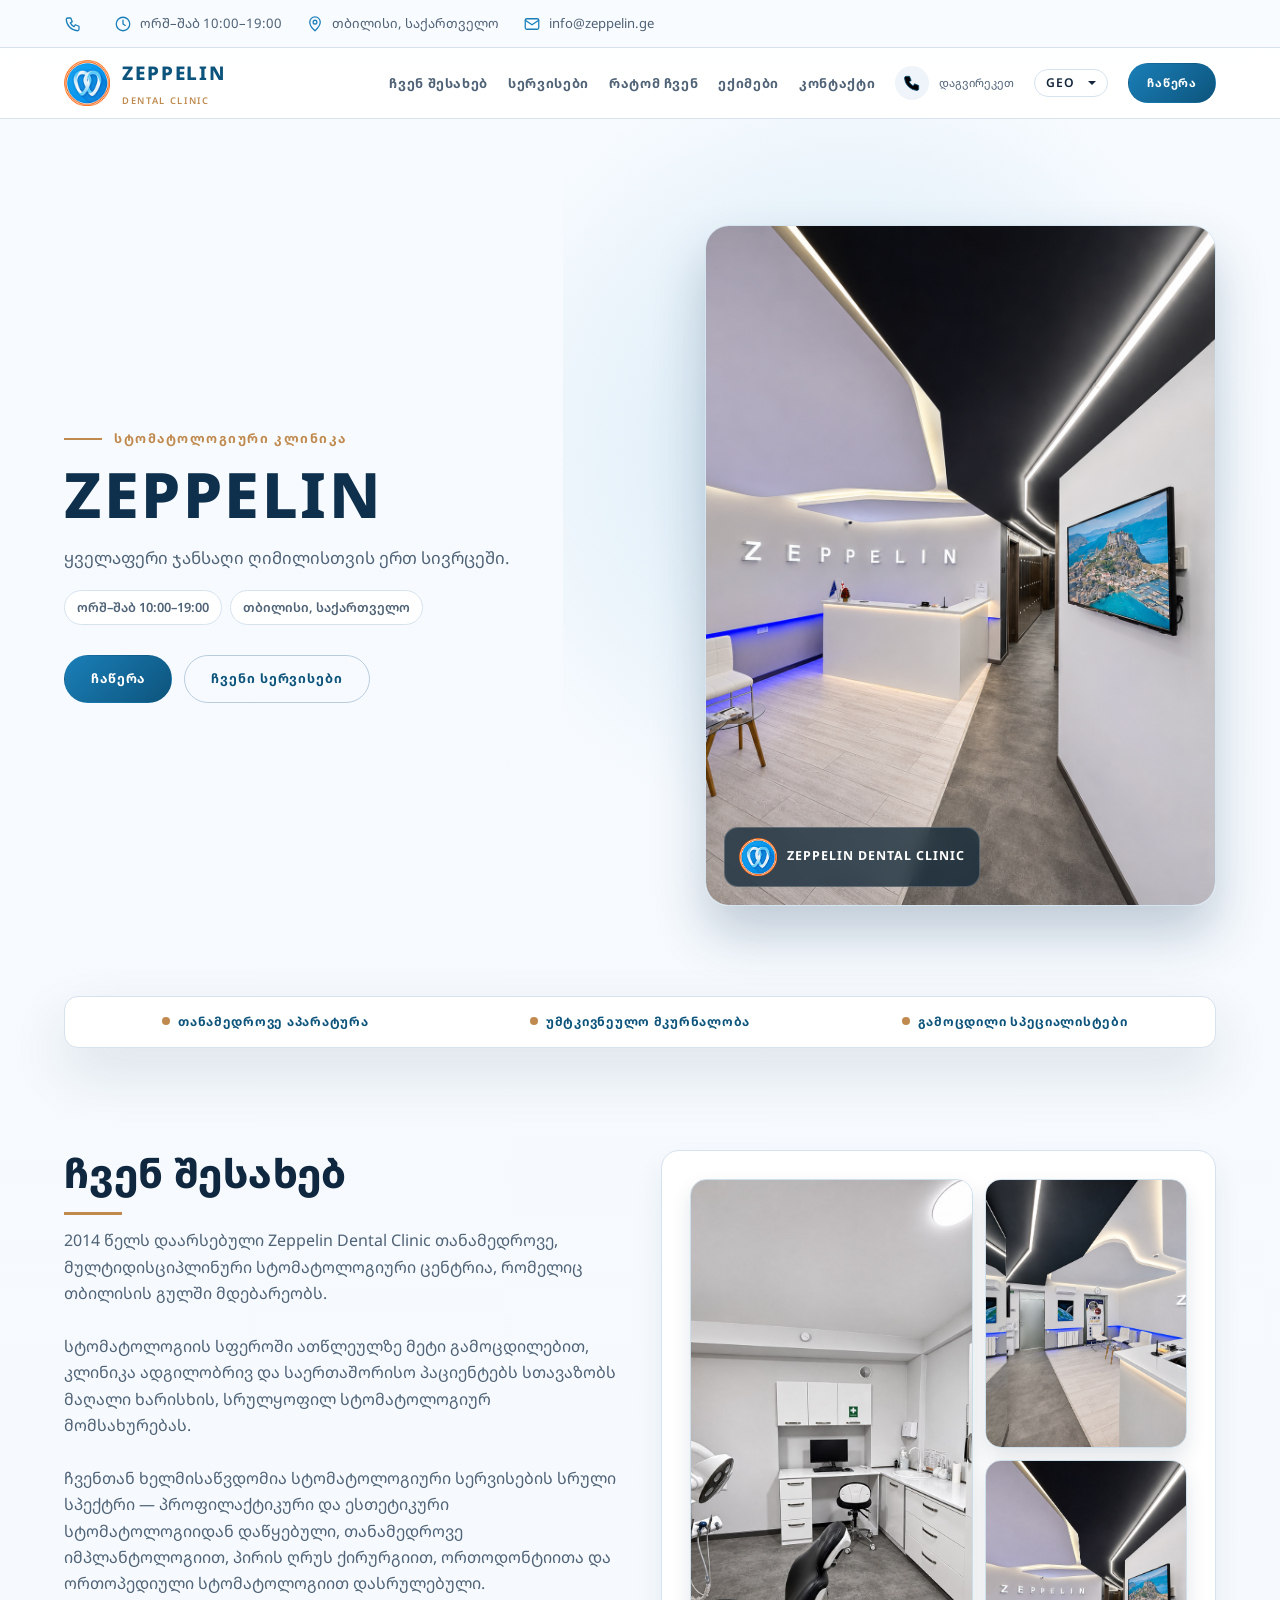
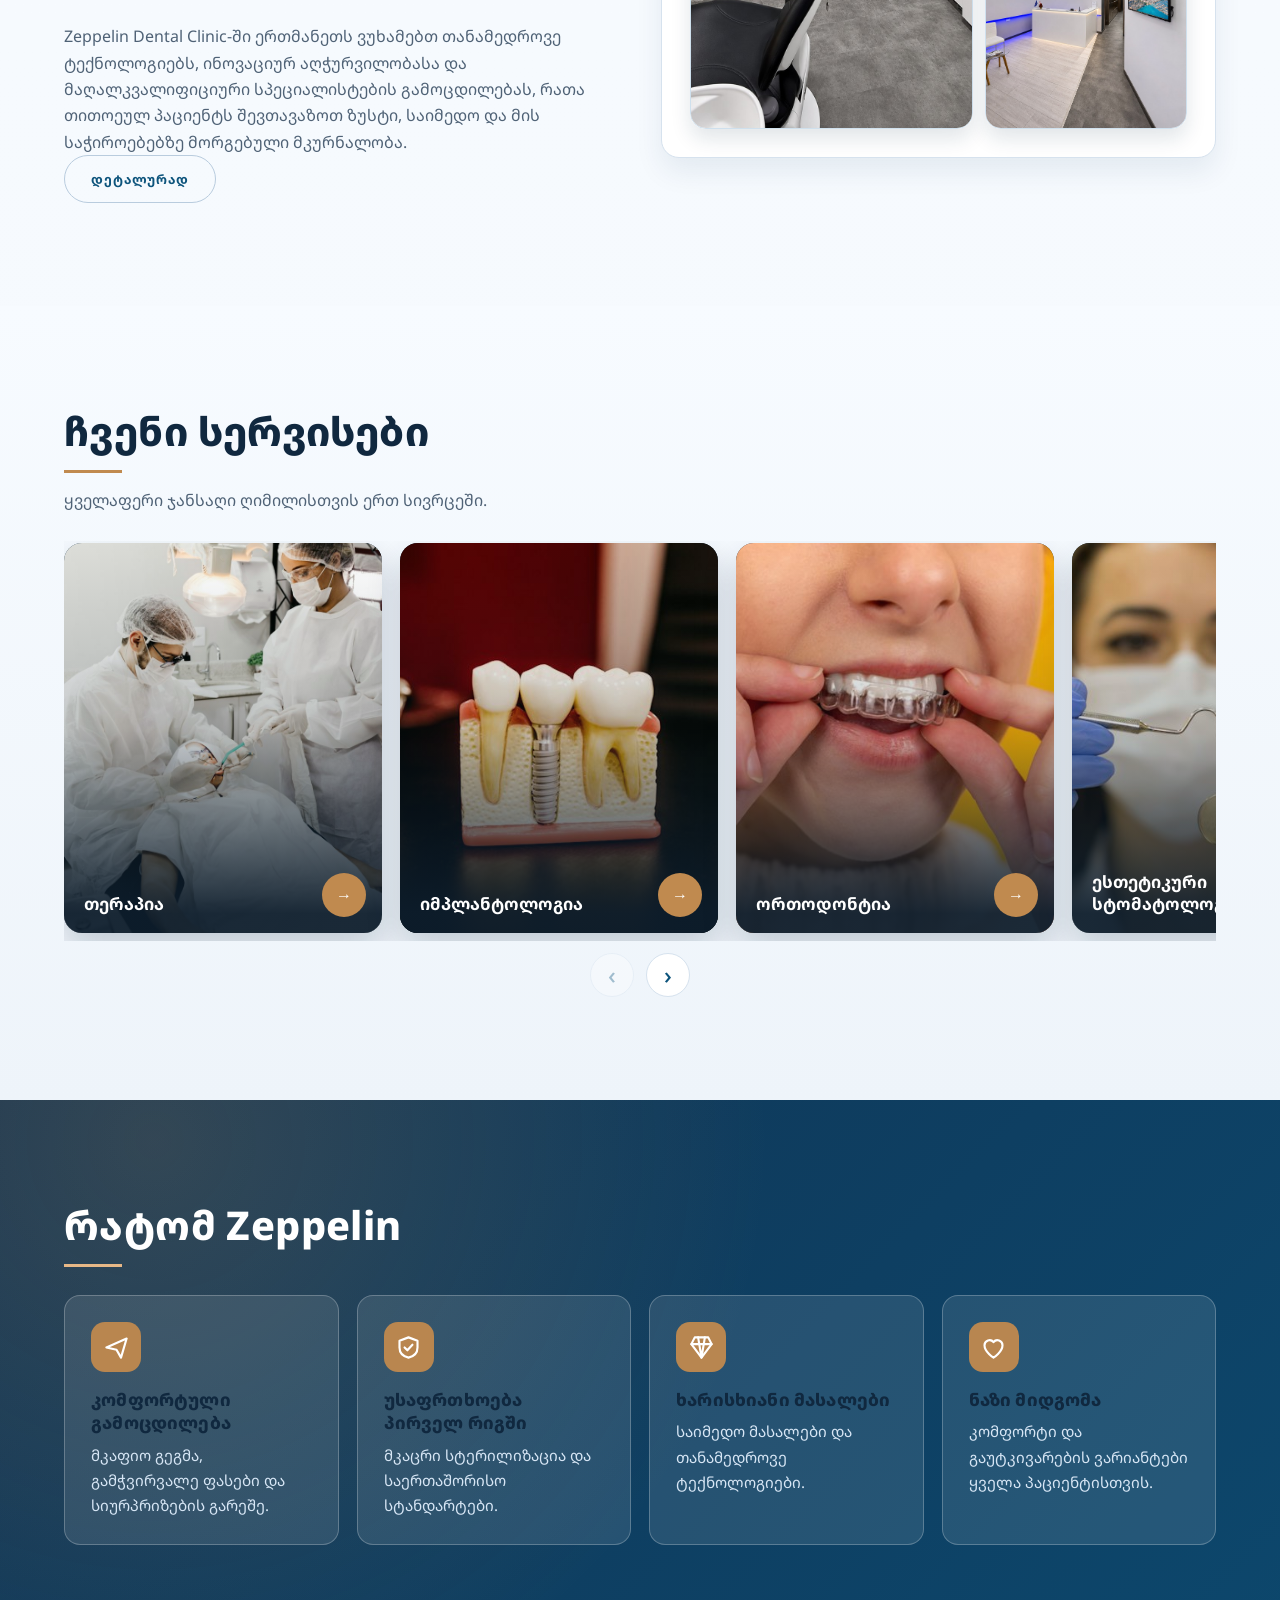
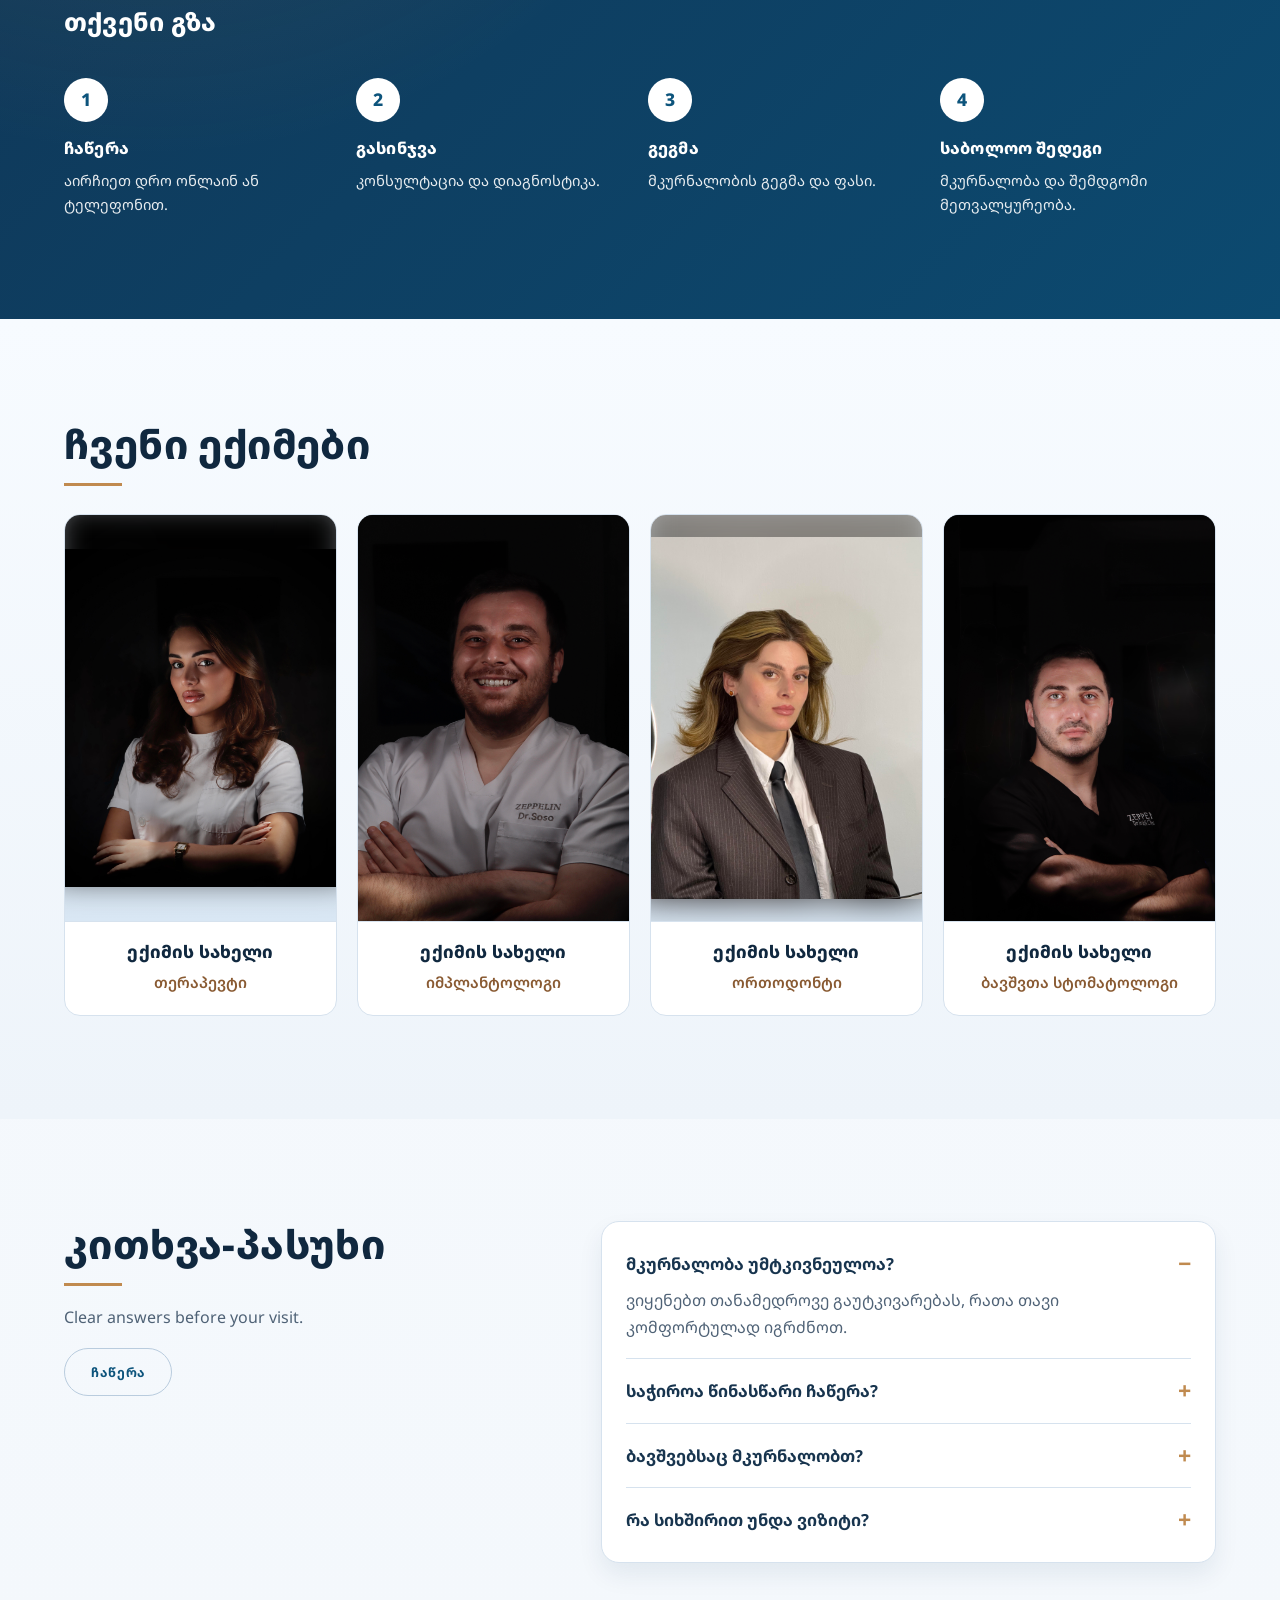
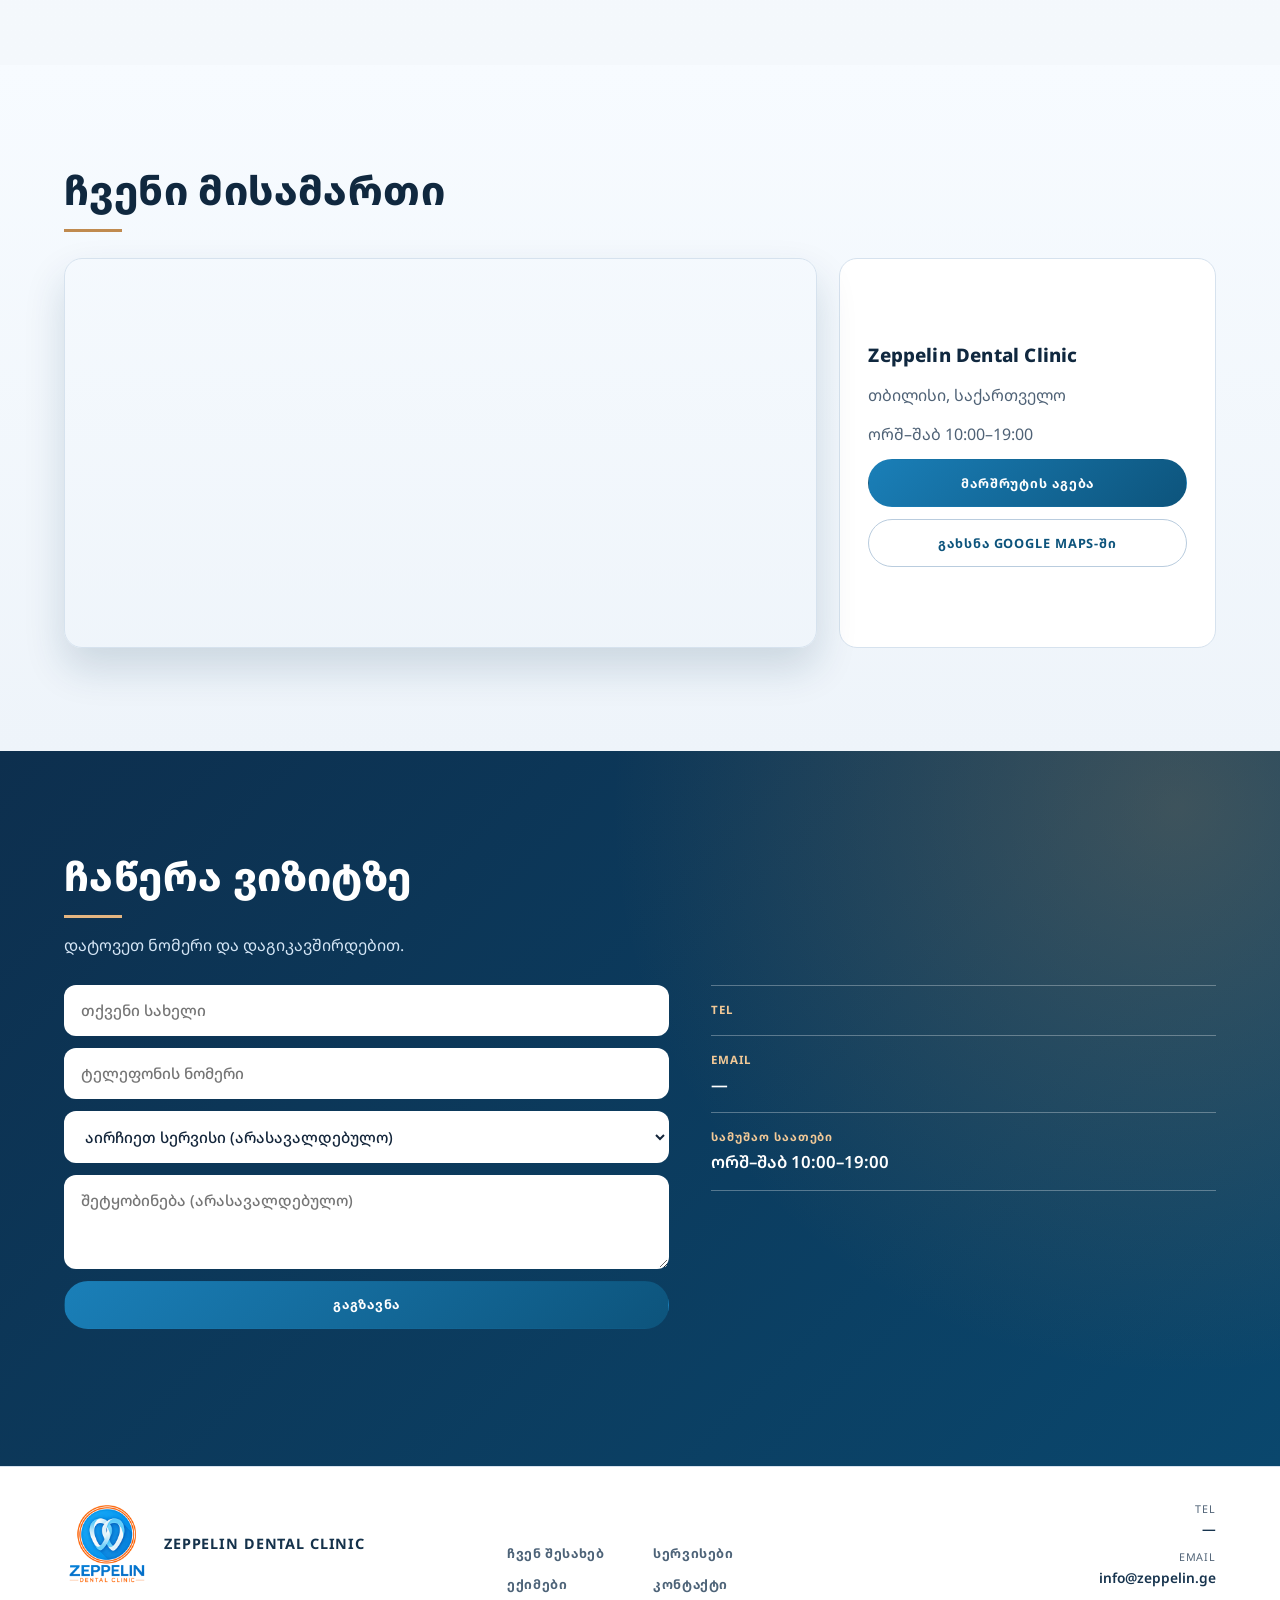
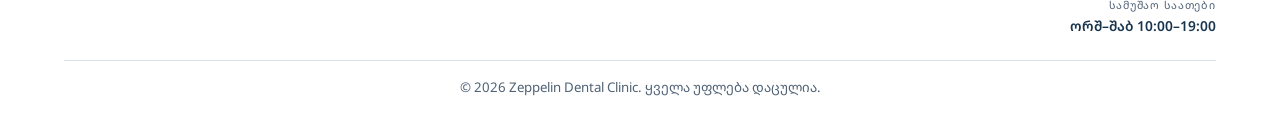
==== commit 560bc93f: "Version 2" ====
--- a/frontend/index.html
+++ b/frontend/index.html
@@ -1,9 +1,11 @@
 <!DOCTYPE html>
-<html lang="ka">
+<html lang="ka" data-type="service" data-radius="soft" data-buttons="solid" data-motion="default">
 <head>
   <meta charset="utf-8">
   <meta name="viewport" content="width=device-width, initial-scale=1">
   <title>Zeppelin Dental Clinic</title>
+  <meta name="page-type" content="service">
+  <meta name="site-kind" content="other">
   <meta name="description" content="Zeppelin Dental Clinic — precision dentistry: therapy, implants, orthodontics, whitening and more.">
   <meta name="theme-color" content="#ffffff">
   <meta property="og:type" content="website">
@@ -19,13 +21,21 @@
 </head>
 <body>
 <main id="top">
-  <section class="hero">
+  <section class="hero" data-enter>
     <div class="hero-text">
+      <p class="eyebrow" data-i18n="eyebrow"></p>
       <h1><span data-i18n="h1a"></span> <em data-i18n="h1b"></em></h1>
-      <p class="eyebrow" data-i18n="eyebrow"></p>
+      <p class="hero-copy" data-i18n="services_sub"></p>
+      <div class="hero-meta">
+        <span data-i18n="hours"></span>
+        <span data-i18n="loc"></span>
+      </div>
       <div class="cta"><a class="btn" href="#contact" data-i18n="book"></a><a class="btn btn-ghost" href="#services" data-i18n="our_services"></a></div>
     </div>
-    <div class="badge"><img src="logo.png" alt="" width="400" height="397" fetchpriority="high"></div>
+    <div class="hero-visual">
+      <img class="hero-photo" src="img/hero-reception.png" alt="" width="780" height="1170" fetchpriority="high">
+      <div class="hero-mark"><img src="logo-sm.png" alt="" width="64" height="64"><span>Zeppelin Dental Clinic</span></div>
+    </div>
   </section>
 
   <section class="strip">
@@ -38,7 +48,11 @@
       <p id="about-text" class="muted"></p>
       <a class="btn btn-ghost" id="about-more" href="about.html"></a>
     </div>
-    <div class="clinic-gallery" data-clinic-gallery></div>
+    <div class="about-showcase">
+      <img src="img/clinic-photos/01.jpg" alt="" loading="lazy" width="1200" height="900">
+      <img src="img/clinic-photos/06.jpg" alt="" loading="lazy" width="1200" height="900">
+      <img src="img/clinic-photos/09.jpg" alt="" loading="lazy" width="1200" height="900">
+    </div>
   </section>
 
   <section id="services" class="section alt">
@@ -62,19 +76,30 @@
     <div class="grid team" id="team-grid"></div>
   </section>
 
+  <section id="faq" class="section">
+    <div class="faq-layout">
+      <div class="faq-intro">
+        <h2 data-i18n="faq_t"></h2>
+        <p class="sub">Clear answers before your visit.</p>
+        <a class="btn btn-ghost" href="#contact" data-i18n="book"></a>
+      </div>
+      <div class="faq-panel" id="faq-list"></div>
+    </div>
+  </section>
+
   <section id="branches" class="section alt">
     <h2 data-i18n="branches_t"></h2>
     <div class="mapbox">
       <div class="mapframe">
         <iframe title="Zeppelin Dental Clinic map" loading="lazy" referrerpolicy="no-referrer-when-downgrade"
-          src="https://maps.google.com/maps?q=41.7276333,44.7445099&z=16&output=embed"></iframe>
-        <a class="map-hit" id="map-hit" href="https://www.google.com/maps/dir/?api=1&destination=41.7276333,44.7445099" target="_blank" rel="noopener" aria-label="Directions"></a>
+          src="https://maps.google.com/maps?q=Zeppelin%20Dental%20Clinic%2C%20Tbilisi&z=16&output=embed"></iframe>
+        <a class="map-hit" id="map-hit" href="https://www.google.com/maps/dir/?api=1&destination=Zeppelin%20Dental%20Clinic%2C%20Tbilisi" target="_blank" rel="noopener" aria-label="Directions"></a>
       </div>
       <div class="mapinfo">
         <h3>Zeppelin Dental Clinic</h3>
         <p data-i18n="loc"></p>
         <p data-i18n="hours"></p>
-        <a class="btn" id="map-dir" href="https://www.google.com/maps/dir/?api=1&destination=41.7276333,44.7445099" target="_blank" rel="noopener" data-i18n="directions"></a>
+        <a class="btn" id="map-dir" href="https://www.google.com/maps/dir/?api=1&destination=Zeppelin%20Dental%20Clinic%2C%20Tbilisi" target="_blank" rel="noopener" data-i18n="directions"></a>
         <a class="btn btn-ghost" href="https://maps.app.goo.gl/wNDuQdtXHcKqBiYXA" target="_blank" rel="noopener" data-i18n="open_maps"></a>
       </div>
     </div>
@@ -104,7 +129,6 @@
 <script src="i18n.js"></script>
 <script src="services.js"></script>
 <script src="layout.js"></script>
-<script src="clinic-gallery.js"></script>
 <script src="app.js"></script>
 </body>
 </html>
--- a/frontend/style.css
+++ b/frontend/style.css
@@ -1,300 +1,506 @@
-:root{--blue:#0b8fe8;--blue-d:#0a5fa8;--navy:#0e2a47;--sky:#eaf5fd;--orange:#ff6a00;--ink:#1c2b3a;--muted:#5d6f80;--line:#dbe6f0;--bg:#fff}
+:root{
+  --bg:#f3f7fb;
+  --surface:#ffffff;
+  --surface-2:#eef4fa;
+  --ink:#13253a;
+  --ink-soft:#4f6276;
+  --brand:#1a7fb8;
+  --brand-strong:#0d547c;
+  --accent:#c08a4f;
+  --line:#d6e2ee;
+  --shadow:0 24px 56px rgba(16,42,66,.12);
+  --radius:16px;
+  --radius-sm:12px;
+  --space:clamp(72px,8vw,116px);
+  --content-max:1220px;
+}
+
 *{box-sizing:border-box}
 html{scroll-behavior:smooth;overflow-y:scroll}
-body{margin:0;font-family:"Noto Sans","Noto Sans Georgian",sans-serif;color:var(--ink);background:var(--bg);line-height:1.7}
-.topbar{display:flex;justify-content:space-between;align-items:center;gap:20px;padding:0 5vw;height:44px;background:var(--sky);border-bottom:1px solid var(--line);font-size:.82rem;color:var(--muted)}
-.topbar svg{width:18px;height:18px;flex:none;fill:none;stroke:var(--blue);stroke-width:1.7;stroke-linecap:round;stroke-linejoin:round}
-.tb-info{display:flex;gap:28px;margin:0;padding:0;list-style:none;white-space:nowrap}
-.tb-info li{display:flex;align-items:center;gap:8px}
-.tb-info a:hover{color:var(--blue)}
-.tb-tel,.tb-tel a{color:var(--navy);font-weight:700;font-size:.9rem}
-.hd-tel{display:none;align-items:center;gap:10px;color:var(--navy);white-space:nowrap}
-.hd-tel svg{width:34px;height:34px;padding:7px;border-radius:50%;background:var(--sky);fill:none;stroke:var(--blue-d);stroke-width:1.8;stroke-linecap:round;stroke-linejoin:round}
-.hd-tel span{display:flex;flex-direction:column;line-height:1.25}
-.hd-tel small{font-size:.7rem;color:var(--muted)}
-.hd-tel b{font-size:.95rem}
-.hd-tel:hover b{color:var(--orange)}
-@media(min-width:1180px){.hd-tel{display:flex}}
-.tb-social{display:flex;gap:10px}.tb-social a[hidden]{display:none}
-.tb-social a{display:grid;place-items:center;width:40px;height:40px;border-radius:50%;background:#fff;color:var(--blue-d);transition:.2s}
-.tb-social a svg{stroke:currentColor;width:22px;height:22px}
-.tb-social a:hover{background:var(--blue);color:#fff}
-.nav>*{white-space:nowrap;flex-shrink:0}
-.nav{min-height:66px}
-.hero{min-height:560px}
-.hero h1{height:1.2em;min-height:0}
-.lead{height:5.7em;min-height:0}
-.eyebrow{height:1.6rem}
-.strip{display:grid;grid-template-columns:repeat(3,1fr);text-align:center;min-height:64px;align-items:center}
-.stats span{display:block;min-height:1.6em}
-.card{min-height:190px}
-.card h3{min-height:2.7em;line-height:1.35}
-.card p{min-height:6.6em;line-height:1.65}
-.team .card{min-height:260px}
-.step{min-height:150px}
-.step h4{min-height:1.5em;line-height:1.3}
-.step p{min-height:4.6em;line-height:1.5}
-.h3{line-height:1.3}
-h1,h2,h3,h4{font-family:"Noto Sans","Noto Sans Georgian",sans-serif;font-weight:800;margin:0;color:var(--navy)}
-a{color:inherit;text-decoration:none}
-.nav{position:sticky;top:0;z-index:20;display:flex;align-items:center;gap:22px;padding:10px 5vw;background:#fffffff2;backdrop-filter:blur(10px);border-bottom:1px solid var(--line)}
-.brand{display:flex;align-items:center;gap:12px;margin-right:auto}
-.brand img{height:46px;width:46px}
-.brand span{display:flex;flex-direction:column;font:800 1.3rem/1 "Noto Sans","Noto Sans Georgian",sans-serif;letter-spacing:.14em;text-transform:uppercase;color:var(--blue-d)}
-.brand small{font:600 .62rem "Noto Sans","Noto Sans Georgian",sans-serif;letter-spacing:.18em;color:var(--orange);margin-top:5px}
-#menu{display:flex;gap:22px;font:600 .8rem "Noto Sans","Noto Sans Georgian",sans-serif;letter-spacing:.02em;text-transform:uppercase}
-#menu a{color:var(--muted);transition:.2s}
-#menu a:hover{color:var(--blue)}
-@media(min-width:861px){
-  #menu{gap:0}
-  #menu>a,#menu>.dd>a{display:block;width:118px;text-align:center}
-  .nav .btn-sm{width:160px;text-align:center}
-  .cta .btn{min-width:200px;text-align:center}
-  .lang .cur{width:76px;justify-content:space-between}
-  html .hero h1{font-size:clamp(3rem,6.6vw,6.2rem)}
-  .hero h1 span{white-space:nowrap}
-}
-.lang{position:relative}
-.lang button{border:0;background:none;padding:6px 12px;font:500 .78rem "Noto Sans","Noto Sans Georgian",sans-serif;letter-spacing:.1em;color:var(--muted);cursor:pointer;width:100%;text-align:left}
-.lang .cur{border:1px solid var(--line);border-radius:6px;color:var(--navy,#0b2545);width:auto;display:flex;align-items:center;gap:6px}
-.lang .cur::after{content:"";border:4px solid transparent;border-top-color:currentColor;margin-top:4px}
-.lang ul{position:absolute;right:0;top:calc(100% + 6px);margin:0;padding:4px;list-style:none;min-width:86px;background:#fff;border:1px solid var(--line);border-radius:8px;box-shadow:0 10px 30px #0b254520}
-.lang ul[hidden]{display:none}
-.lang ul button{border-radius:5px}
-.lang ul button:hover{background:#eef6ff}
-.lang ul button.on{background:var(--blue);color:#fff}
-.burger{display:none;background:none;border:0;font-size:1.6rem;cursor:pointer;color:var(--navy)}
-.btn{display:inline-block;background:var(--orange);color:#fff;padding:14px 30px;border:2px solid var(--orange);border-radius:6px;font:700 .85rem "Noto Sans","Noto Sans Georgian",sans-serif;letter-spacing:.03em;text-transform:uppercase;cursor:pointer;transition:.2s}
-.btn:hover{background:#e65f00;border-color:#e65f00;box-shadow:0 8px 20px #ff6a0040}
-.btn-sm{padding:8px 18px;font-size:.75rem}
-.btn-ghost{background:transparent;color:var(--blue-d);border-color:var(--blue)}
-.btn-ghost:hover{background:var(--blue);border-color:var(--blue);color:#fff;box-shadow:none}
-.hero{display:grid;grid-template-columns:1.15fr 1fr;align-items:center;gap:30px;padding:90px 5vw 120px;background:linear-gradient(180deg,var(--sky),#fff)}
-.eyebrow{font:600 .85rem "Noto Sans","Noto Sans Georgian",sans-serif;letter-spacing:.08em;text-transform:uppercase;color:var(--orange);display:flex;align-items:center;gap:14px;margin:0}
-.eyebrow::before{content:"";width:46px;height:2px;background:var(--orange)}
-.hero h1{font-size:clamp(2rem,3.9vw,3.5rem);line-height:1.2;margin:.2em 0 .3em;min-height:0;text-transform:uppercase;letter-spacing:.08em;font-weight:800;color:var(--blue-d)}
-.hero h1 span{display:block}
-.hero em{font-style:italic;font-weight:600;color:var(--blue);display:block}
-.lead{font-size:1.1rem;max-width:32em;color:var(--muted)}
-.cta{display:flex;gap:14px;flex-wrap:wrap;margin-top:32px}
-.badge{justify-self:center}
-.badge img{display:block;width:min(40vw,400px);height:auto;filter:drop-shadow(0 24px 36px #0b5fa833)}
-.strip{display:grid;grid-template-columns:repeat(3,1fr);text-align:center;gap:12px;padding:20px 5vw;margin:-44px 5vw 0;position:relative;background:#fff;border:1px solid var(--line);border-bottom:3px solid var(--blue);border-radius:8px;box-shadow:0 14px 36px #0e2a4718;color:var(--navy);font:600 .8rem "Noto Sans","Noto Sans Georgian",sans-serif;letter-spacing:.03em;text-transform:uppercase}
-.strip div::before{content:"✓ ";color:var(--orange)}
-.stats{display:grid;grid-template-columns:repeat(auto-fit,minmax(160px,1fr));gap:20px;padding:70px 5vw 20px;text-align:center}
-.stats b{display:block;font:800 3rem "Noto Sans","Noto Sans Georgian",sans-serif;color:var(--blue)}
-.stats span{font:400 .8rem "Noto Sans","Noto Sans Georgian",sans-serif;letter-spacing:.22em;text-transform:uppercase;color:var(--muted)}
-.section{padding:90px 5vw}
-.section.alt{background:var(--sky)}
-.section h2{font-size:clamp(1.9rem,3.4vw,2.7rem);margin-bottom:14px;line-height:1.2}
-.sub{min-height:1.7em;line-height:1.7}
-.section h2::after{content:"";display:block;width:60px;height:3px;margin-top:14px;background:var(--orange)}
-.sub,.muted{color:var(--muted);max-width:50em;margin:0 0 30px}
-.mapbox{display:grid;grid-template-columns:2fr 1fr;gap:24px;margin-top:28px}
-.mapframe{position:relative;border-radius:12px;overflow:hidden;border:1px solid var(--line);min-height:380px;box-shadow:0 14px 30px #0b5fa81f}
-.mapframe iframe{position:absolute;inset:0;width:100%;height:100%;border:0}
-.map-hit{position:absolute;inset:0;z-index:1;cursor:pointer;background:transparent;transition:.2s}
-.map-hit:hover{background:#0b8fe812}
-.mapinfo{background:#fff;border:1px solid var(--line);border-radius:12px;padding:30px 28px;display:flex;flex-direction:column;gap:12px;justify-content:center}
-.mapinfo p{margin:0;color:var(--muted)}
-.mapinfo .btn{text-align:center}
-.muted{white-space:pre-line}
-.h3{font-size:1.6rem;margin:70px 0 22px}
-.grid{display:grid;grid-template-columns:repeat(auto-fill,minmax(250px,1fr));gap:20px;margin-top:28px}
-.track{display:flex;gap:20px;overflow-x:auto;scroll-snap-type:x mandatory;scroll-behavior:smooth;padding:12px 2px 16px;margin-top:16px;scrollbar-width:none;overscroll-behavior-x:contain}
-.track::-webkit-scrollbar{display:none}
-.track .card{flex:0 0 min(300px,78vw);scroll-snap-align:start}
-.car-nav{display:flex;justify-content:center;align-items:center;gap:14px;margin-top:8px}
-.track{cursor:grab}
-.track.drag{cursor:grabbing;scroll-snap-type:none;scroll-behavior:auto;user-select:none}
-.car-nav button{width:44px;height:44px;border-radius:50%;border:1px solid var(--line);background:#fff;color:var(--blue-d);font:400 1.6rem/1 "Noto Sans","Noto Sans Georgian",sans-serif;cursor:pointer;transition:.2s}
-.car-nav button:hover:not(:disabled){background:var(--blue);border-color:var(--blue);color:#fff}
-.car-nav button:disabled{opacity:.35;cursor:default}
-.card{background:#fff;padding:30px 28px;border:1px solid var(--line);border-radius:10px;transition:.25s}
-.card:hover{transform:translateY(-4px);border-color:var(--blue);box-shadow:0 14px 30px #0b5fa81f}
-.card .ic{font:italic 600 1.8rem "Noto Sans","Noto Sans Georgian",sans-serif;color:var(--orange);margin-bottom:10px}
-.card h3{font-size:1.15rem;margin:0 0 8px}
-.card p{margin:0;color:var(--muted);font-size:.93rem}
-.steps{display:grid;grid-template-columns:repeat(auto-fit,minmax(210px,1fr));gap:24px;border-top:1px solid var(--line);padding-top:10px}
-.step{padding:20px 10px 8px 0}
-.why-sec{background:radial-gradient(circle at 85% 0,#0b8fe855,transparent 45%),linear-gradient(135deg,var(--navy),var(--blue-d));color:#fff}
-.why-sec h2,.why-sec .h3{color:#fff}
-.why-sec .grid{grid-template-columns:repeat(4,1fr)}
-.wcard{background:#ffffff12;border:1px solid #ffffff2e;backdrop-filter:blur(4px);position:relative;overflow:hidden;min-height:0;height:auto}
-.wcard::after{content:"";position:absolute;left:0;bottom:0;height:3px;width:0;background:var(--orange);transition:.35s}
-.wcard:hover{background:#ffffff1f;border-color:var(--orange);box-shadow:0 18px 36px #0006}
-.wcard:hover::after{width:100%}
-.wcard h3{color:#fff;height:auto;margin-bottom:10px}.wcard p{height:auto}.wcard p{color:#cfe3f5}
-.wic{width:54px;height:54px;border-radius:14px;display:grid;place-items:center;background:var(--orange);margin-bottom:18px;transition:.3s}
-.wic svg{width:28px;height:28px;fill:none;stroke:#fff;stroke-width:1.8;stroke-linecap:round;stroke-linejoin:round}
-.wcard:hover .wic{transform:rotate(-8deg) scale(1.08)}
-.why-sec .steps{border-top:0;position:relative;counter-reset:s;padding-top:0}
-.why-sec .steps::before{content:"";position:absolute;top:27px;left:27px;right:20%;border-top:2px dashed #ffffff55}
-.why-sec .step{position:relative;padding:0 14px 0 0}
-.why-sec .step b{display:grid;place-items:center;width:54px;height:54px;border-radius:50%;background:#fff;color:var(--blue-d);font:800 1.4rem "Noto Sans","Noto Sans Georgian",sans-serif;font-style:normal;border:3px solid var(--orange);margin-bottom:16px;position:relative;z-index:1;transition:.3s}
-.why-sec .step:hover b{background:var(--orange);color:#fff;transform:scale(1.1)}
-.why-sec .step h4{color:#fff}.why-sec .step p{color:#cfe3f5}
-.step b{font:italic 600 2.6rem "Noto Sans","Noto Sans Georgian",sans-serif;color:var(--blue);line-height:1}
-.step h4{margin:8px 0 4px;font-size:1.1rem}.step p{margin:0;color:var(--muted);font-size:.92rem}
-#team.section{padding-bottom:42px}
-.grid.team{grid-template-columns:repeat(4,minmax(0,1fr));gap:24px}
-.team .card{text-align:center;padding:0 0 24px;overflow:hidden;box-shadow:0 12px 30px #0e2a4710}
-.ph{position:relative;width:100%;aspect-ratio:2/3;margin:0 0 20px;border:0;border-radius:9px 9px 0 0;padding:0;display:grid;place-items:center;overflow:hidden;font:italic 600 2.8rem "Noto Sans","Noto Sans Georgian",sans-serif;color:var(--blue);background:var(--sky)}
-.ph img{width:100%;height:100%;border-radius:0}
-.ph .ph-backdrop{position:absolute;inset:0;object-fit:cover;filter:blur(16px);transform:scale(1.12)}
-.ph .ph-portrait{position:relative;object-fit:contain}
-.team .card h3{height:auto;min-height:0;margin:0 18px}
-.team .card p{height:auto;min-height:3em;margin:8px 18px 0;font:500 .9rem/1.5 "Noto Sans","Noto Sans Georgian",sans-serif;letter-spacing:normal;text-transform:none;color:#b84900;white-space:pre-line}
-.faq{max-width:820px;border-top:1px solid var(--line)}
-details{border-bottom:1px solid var(--line);padding:20px 4px}
-summary{cursor:pointer;font:600 1.1rem "Noto Sans","Noto Sans Georgian",sans-serif;color:var(--navy);list-style:none;display:flex;justify-content:space-between;gap:12px}
-summary::after{content:"+";color:var(--orange);font-size:1.6rem;line-height:1}
-details[open] summary::after{content:"–"}
-details p{margin:10px 0 0;color:var(--muted)}
-.contact-sec{background:linear-gradient(135deg,var(--navy),var(--blue-d));color:#fff}
-.contact-sec h2{color:#fff}.contact-sec .sub{color:#c9e3f7}
-.contact{display:grid;grid-template-columns:1.2fr 1fr;gap:50px}
-form{display:grid;gap:14px}
-input,select,textarea{width:100%;padding:14px 16px;border:1px solid transparent;border-radius:6px;font:inherit;background:#fff;color:var(--ink)}
-input:focus,select:focus,textarea:focus{outline:0;border-color:var(--orange)}
-a:focus-visible,button:focus-visible,summary:focus-visible{outline:2px solid var(--blue);outline-offset:2px}
-.hp{position:absolute;left:-9999px;width:1px;height:1px;opacity:0}
-.info a{color:#fff}.info a:hover{color:#ffb27a}
-@media(prefers-reduced-motion:reduce){html{scroll-behavior:auto}*{transition:none!important;animation:none!important}}
-#status{margin:0;font-weight:600}
-.ok{color:#9ff0bd}.err{color:#ffc0a3}
-.info{list-style:none;padding:0;margin:0;display:grid;align-content:start;border-top:1px solid #ffffff33}
-.info li{padding:18px 0;border-bottom:1px solid #ffffff33;display:flex;flex-direction:column}
-.info small{font:600 .75rem "Noto Sans","Noto Sans Georgian",sans-serif;letter-spacing:.05em;text-transform:uppercase;color:#ffb27a}
-.info span{font:600 1.2rem "Noto Sans","Noto Sans Georgian",sans-serif}
-footer{text-align:center;padding:40px 5vw;background:#fff;border-top:1px solid var(--line);color:var(--muted);font-size:.85rem}
-.foot-logo{height:120px;width:auto;margin-bottom:10px}
+body{
+  margin:0;
+  background:linear-gradient(180deg,#f7fbff 0%,var(--bg) 100%);
+  color:var(--ink);
+  font-family:"Noto Sans","Noto Sans Georgian",sans-serif;
+  line-height:1.65;
+}
+.skip-link{
+  position:fixed;left:14px;top:-60px;z-index:100;
+  padding:10px 14px;border-radius:10px;background:#0e3555;color:#fff;font-weight:600;
+  transition:top .2s ease;
+}
+.skip-link:focus{top:12px}
+.hero,.strip,.section,.topbar,.nav,footer{padding-left:max(5vw,calc((100vw - var(--content-max))/2));padding-right:max(5vw,calc((100vw - var(--content-max))/2))}
+h1,h2,h3,h4,p{margin:0}
+h1,h2,h3,h4{font-weight:800;letter-spacing:.01em;color:#10283f}
+a{text-decoration:none;color:inherit}
+img{max-width:100%;display:block}
+
+.topbar{
+  display:flex;align-items:center;justify-content:space-between;gap:16px;
+  min-height:48px;padding:0 5vw;background:#f8fbff;border-bottom:1px solid var(--line);
+  font-size:.82rem;color:var(--ink-soft);
+}
+.topbar svg{width:18px;height:18px;fill:none;stroke:var(--brand);stroke-width:1.7;stroke-linecap:round;stroke-linejoin:round}
+.tb-info{display:flex;align-items:center;gap:24px;list-style:none;padding:0;margin:0}
+.tb-info li{display:flex;align-items:center;gap:8px;white-space:nowrap}
+.tb-tel,.tb-tel a{font-weight:700;color:var(--brand-strong)}
+.tb-social{display:flex;gap:10px}
+.tb-social a{display:grid;place-items:center;width:34px;height:34px;border-radius:50%;background:#fff;border:1px solid var(--line);color:var(--brand-strong);transition:transform .22s ease,background .22s ease,color .22s ease}
+.tb-social a:hover{background:var(--brand);color:#fff;transform:translateY(-2px)}
+.tb-social a[hidden]{display:none}
+.tb-social a svg{width:18px;height:18px;stroke:currentColor}
+
+.nav{
+  position:sticky;top:0;z-index:20;
+  display:flex;align-items:center;gap:20px;
+  padding:10px 5vw;background:rgba(255,255,255,.9);backdrop-filter:blur(12px);
+  border-bottom:1px solid rgba(214,226,238,.9);
+}
+.nav>*{white-space:nowrap}
+.brand{margin-right:auto;display:flex;align-items:center;gap:12px}
+.brand img{width:46px;height:46px}
+.brand span{display:flex;flex-direction:column;font-weight:800;font-size:1.18rem;letter-spacing:.1em;text-transform:uppercase;color:var(--brand-strong)}
+.brand small{font-size:.58rem;letter-spacing:.18em;font-weight:600;color:var(--accent);margin-top:4px}
+#menu{display:flex;align-items:center;gap:20px;font-size:.81rem;font-weight:700;letter-spacing:.05em;text-transform:uppercase}
+#menu a{position:relative;color:var(--ink-soft);transition:color .2s ease}
+#menu a::after{
+  content:"";position:absolute;left:0;right:0;bottom:-9px;height:2px;transform:scaleX(0);transform-origin:left;
+  background:var(--brand);transition:transform .2s ease;
+}
+#menu a:hover::after{transform:scaleX(1)}
+#menu a:hover{color:var(--brand)}
 .dd{position:relative}
 .dd-btn{display:none}
-.dd>a::after{content:"";display:inline-block;margin-left:6px;border:4px solid transparent;border-top-color:currentColor;vertical-align:-2px}
-.dd-list{position:absolute;left:50%;top:100%;transform:translateX(-50%);margin:0;padding:8px;list-style:none;min-width:270px;background:#fff;border:1px solid var(--line);border-radius:10px;box-shadow:0 18px 40px #0e2a4722;opacity:0;visibility:hidden;transition:.18s;z-index:25}
+.dd>a::after{content:"";display:inline-block;margin-left:7px;border:4px solid transparent;border-top-color:currentColor;vertical-align:-2px}
+.dd-list{
+  position:absolute;left:50%;top:100%;transform:translateX(-50%);
+  list-style:none;margin:0;padding:8px;min-width:280px;border-radius:14px;
+  background:#fff;border:1px solid var(--line);box-shadow:var(--shadow);
+  opacity:0;visibility:hidden;transition:.2s ease;z-index:30;
+}
 .dd:hover .dd-list,.dd:focus-within .dd-list{opacity:1;visibility:visible}
-.dd-list a{display:block;padding:10px 14px;border-radius:6px;white-space:nowrap;letter-spacing:.08em;text-align:left}
-.dd-list a:hover{background:var(--sky);color:var(--blue-d)}
-.track{display:flex}
-.scard{position:relative;flex:0 0 min(300px,78vw);height:380px;border-radius:12px;overflow:hidden;scroll-snap-align:start;background:var(--navy);transition:.25s}
-.scard img{width:100%;height:100%;object-fit:cover;display:block;transition:transform .5s}
-.scard::after{content:"";position:absolute;inset:0;background:linear-gradient(to top,#0e2a47e6 0,#0e2a4700 62%)}
-.scard:hover img{transform:scale(1.06)}
-.sc-t{position:absolute;z-index:1;left:20px;right:76px;bottom:20px;color:#fff;font:800 1.15rem/1.3 "Noto Sans","Noto Sans Georgian",sans-serif;min-height:2.6em;display:flex;align-items:flex-end}
-.sc-go{position:absolute;z-index:1;right:18px;bottom:18px;width:44px;height:44px;border-radius:50%;background:var(--orange);color:#fff;display:grid;place-items:center;font-size:1.3rem;transition:.2s}
-.scard:hover .sc-go{background:#fff;color:var(--orange)}
-.pbanner{padding:56px 5vw;background:linear-gradient(135deg,var(--navy),var(--blue-d));color:#fff}
-.pbanner h1{color:#fff;font-size:clamp(1.9rem,4vw,3rem);line-height:1.2}
-.crumbs{margin:0 0 12px;font:500 .8rem "Noto Sans","Noto Sans Georgian",sans-serif;letter-spacing:.03em;text-transform:uppercase;color:#c9e3f7}
+.dd-list a{display:block;padding:11px 13px;border-radius:10px;font-weight:600}
+.dd-list a:hover{background:var(--surface-2);color:var(--brand-strong)}
+
+.lang{position:relative}
+.lang .cur{
+  border:1px solid var(--line);border-radius:999px;background:#fff;color:var(--ink);cursor:pointer;
+  display:flex;align-items:center;justify-content:space-between;gap:8px;padding:7px 11px;min-width:74px;
+  font:600 .76rem/1 "Noto Sans","Noto Sans Georgian",sans-serif;letter-spacing:.08em;
+}
+.lang .cur::after{content:"";border:4px solid transparent;border-top-color:currentColor;margin-top:3px}
+.lang ul{
+  position:absolute;right:0;top:calc(100% + 7px);min-width:84px;list-style:none;padding:4px;margin:0;
+  border:1px solid var(--line);border-radius:10px;background:#fff;box-shadow:var(--shadow);
+}
+.lang ul[hidden]{display:none}
+.lang ul button{width:100%;padding:7px;border:0;border-radius:8px;background:none;cursor:pointer;font:600 .74rem/1 "Noto Sans","Noto Sans Georgian",sans-serif}
+.lang ul button:hover{background:var(--surface-2)}
+.lang ul button.on{background:var(--brand);color:#fff}
+
+.hd-tel{display:none;align-items:center;gap:10px;color:var(--brand-strong)}
+.hd-tel svg{width:34px;height:34px;padding:7px;border-radius:50%;background:var(--surface-2);stroke:var(--brand-strong)}
+.hd-tel small{display:block;font-size:.7rem;color:var(--ink-soft)}
+.hd-tel b{font-size:.92rem}
+.hd-tel:hover b{color:var(--accent)}
+
+.btn{
+  display:inline-flex;align-items:center;justify-content:center;gap:8px;
+  min-height:48px;padding:12px 26px;border-radius:999px;
+  border:1px solid transparent;background:linear-gradient(135deg,var(--brand),var(--brand-strong));color:#fff;
+  font:700 .8rem/1 "Noto Sans","Noto Sans Georgian",sans-serif;letter-spacing:.07em;text-transform:uppercase;
+  transition:transform .22s ease,box-shadow .22s ease,filter .22s ease,background .22s ease,border-color .22s ease;
+}
+.btn:hover{transform:translateY(-2px);box-shadow:0 14px 28px rgba(19,53,82,.28)}
+.btn:active{transform:translateY(0)}
+.btn-ghost{background:transparent;color:var(--brand-strong);border-color:#b9ccde}
+.btn-ghost:hover{background:#fff;color:var(--brand);box-shadow:0 10px 24px rgba(24,68,104,.13)}
+.btn-sm{min-height:40px;padding:9px 18px;font-size:.72rem}
+.burger{display:none;border:0;background:none;padding:4px 6px;font-size:1.55rem;color:var(--ink);cursor:pointer}
+
+.hero{
+  display:grid;grid-template-columns:1.08fr .92fr;align-items:center;gap:42px;
+  padding:clamp(56px,9vw,106px) 5vw clamp(70px,10vw,130px);
+  position:relative;isolation:isolate;
+}
+.hero::before{
+  content:"";position:absolute;inset:0 0 0 44%;
+  background:radial-gradient(circle at 40% 36%,rgba(26,127,184,.16),transparent 55%);
+  z-index:-1;
+}
+.hero-text>*{opacity:0;transform:translateY(14px);animation:hero-enter .7s cubic-bezier(.2,.65,.25,1) forwards}
+.hero-text .eyebrow{animation-delay:.08s}
+.hero-text h1{animation-delay:.16s}
+.hero-text .cta{animation-delay:.24s}
+@keyframes hero-enter{to{opacity:1;transform:none}}
+
+.eyebrow{
+  color:var(--accent);display:flex;align-items:center;gap:12px;font-size:.8rem;font-weight:700;
+  letter-spacing:.12em;text-transform:uppercase;
+}
+.eyebrow::before{content:"";width:38px;height:2px;background:currentColor}
+.hero h1{
+  margin-top:12px;font-size:clamp(2.2rem,4.9vw,4.25rem);line-height:1.06;
+  text-transform:uppercase;letter-spacing:.04em;color:#0f304d;
+}
+.hero h1 em{display:block;font-style:normal;color:var(--brand);font-weight:700}
+.hero-copy{
+  margin-top:16px;max-width:52ch;color:var(--ink-soft);font-size:1.05rem;
+}
+.hero-meta{
+  margin-top:18px;display:flex;flex-wrap:wrap;gap:8px;
+}
+.hero-meta span{
+  display:inline-flex;align-items:center;min-height:34px;padding:6px 12px;border-radius:999px;
+  background:#fff;border:1px solid var(--line);font-size:.8rem;font-weight:600;color:var(--ink-soft);
+}
+.cta{margin-top:30px;display:flex;flex-wrap:wrap;gap:12px}
+.hero-visual{
+  position:relative;justify-self:end;width:min(100%,560px);border-radius:24px;overflow:hidden;
+  border:1px solid #d4e4f1;box-shadow:0 28px 52px rgba(15,55,86,.24);
+}
+.hero-photo{width:100%;height:100%;min-height:420px;object-fit:cover}
+.hero-mark{
+  position:absolute;left:18px;bottom:18px;display:flex;align-items:center;gap:10px;
+  padding:10px 14px;border-radius:14px;background:rgba(9,32,49,.72);color:#fff;
+  border:1px solid rgba(255,255,255,.2);backdrop-filter:blur(8px);
+}
+.hero-mark img{width:38px;height:38px}
+.hero-mark span{font-size:.78rem;font-weight:700;letter-spacing:.08em;text-transform:uppercase}
+
+.strip{
+  margin:-38px 5vw 0;padding:15px 18px;display:grid;grid-template-columns:repeat(3,1fr);gap:10px;
+  border:1px solid var(--line);border-radius:14px;background:#fff;box-shadow:var(--shadow);
+  font-size:.77rem;font-weight:700;letter-spacing:.06em;text-transform:uppercase;text-align:center;color:var(--brand-strong);
+}
+.strip div::before{content:"";display:inline-block;width:8px;height:8px;margin-right:8px;border-radius:50%;background:var(--accent);vertical-align:1px}
+
+.section{padding:var(--space) 5vw}
+.section.alt{background:linear-gradient(180deg,#f7fbff,var(--surface-2))}
+.section h2{font-size:clamp(1.8rem,3.1vw,2.65rem);line-height:1.16;max-width:14ch}
+.section h2::after{content:"";display:block;width:58px;height:3px;margin-top:16px;background:var(--accent)}
+.sub,.muted{margin:14px 0 0;max-width:64ch;color:var(--ink-soft)}
+.muted{white-space:pre-line}
+.section>h2,.section>.sub,.section>.grid,.section>.track,.section>.car-nav,.section>.mapbox,.section>.contact,.section>.about-page,.section>.sdetail,.section>.h3,.section>.steps,.section>article,.section>aside{
+  max-width:var(--content-max);margin-left:auto;margin-right:auto;
+}
+
+.about-page{display:grid;grid-template-columns:1fr 1fr;align-items:start;gap:42px}
+.about-page>div:last-child{
+  padding:28px;border:1px solid var(--line);border-radius:18px;background:#fff;box-shadow:0 14px 28px rgba(14,56,90,.08);
+}
+.about-showcase{
+  display:grid;grid-template-columns:1.4fr 1fr;grid-template-rows:repeat(2,minmax(160px,1fr));gap:12px;
+}
+.about-showcase img{
+  width:100%;height:100%;object-fit:cover;border-radius:16px;border:1px solid #cfe0ed;
+  box-shadow:0 10px 20px rgba(13,49,77,.12);
+}
+.about-showcase img:first-child{grid-row:1/-1;min-height:420px;object-position:center 28%}
+.photo-wall{
+  display:grid;grid-template-columns:repeat(3,minmax(0,1fr));gap:10px;
+}
+.photo-wall img{
+  width:100%;height:100%;object-fit:cover;border-radius:12px;border:1px solid #cfe0ed;min-height:160px;
+}
+.photo-wall img:first-child{grid-column:span 2;grid-row:span 2;min-height:360px;object-position:center 20%}
+
+.track{
+  margin-top:28px;display:flex;gap:18px;padding:2px 2px 8px;overflow-x:auto;scroll-snap-type:x mandatory;
+  scrollbar-width:none;overscroll-behavior-x:contain;cursor:grab;
+}
+.track::-webkit-scrollbar{display:none}
+.track.drag{scroll-snap-type:none;cursor:grabbing;user-select:none}
+.scard{
+  position:relative;flex:0 0 min(318px,80vw);height:390px;overflow:hidden;scroll-snap-align:start;border-radius:18px;
+  background:#163149;box-shadow:0 16px 34px rgba(16,42,66,.2);transition:transform .25s ease,box-shadow .25s ease;
+}
+.scard:hover{transform:translateY(-2px);box-shadow:0 22px 40px rgba(16,42,66,.24)}
+.scard img{width:100%;height:100%;object-fit:cover;transition:transform .5s ease}
+.scard::after{content:"";position:absolute;inset:0;background:linear-gradient(to top,rgba(13,29,44,.94) 5%,rgba(13,29,44,.2) 52%,transparent)}
+.scard:hover img{transform:scale(1.03)}
+.sc-t{position:absolute;left:20px;right:80px;bottom:18px;z-index:1;color:#fff;font-size:1.06rem;font-weight:700;line-height:1.3}
+.sc-go{
+  position:absolute;right:16px;bottom:16px;z-index:1;display:grid;place-items:center;
+  width:44px;height:44px;border-radius:50%;background:var(--accent);color:#fff;transition:transform .2s ease,background .2s ease,color .2s ease;
+}
+.scard:hover .sc-go{transform:translateY(-2px);background:#fff;color:var(--accent)}
+
+.car-nav{display:flex;justify-content:center;gap:12px;margin-top:12px}
+.car-nav button{
+  width:44px;height:44px;border-radius:50%;border:1px solid var(--line);background:#fff;color:var(--brand-strong);cursor:pointer;
+  font:500 1.5rem/1 "Noto Sans","Noto Sans Georgian",sans-serif;transition:.2s ease;
+}
+.car-nav button:hover:not(:disabled){background:var(--brand);border-color:var(--brand);color:#fff;transform:translateY(-2px)}
+.car-nav button:disabled{opacity:.35;cursor:default}
+
+.grid{display:grid;grid-template-columns:repeat(auto-fill,minmax(250px,1fr));gap:18px;margin-top:28px}
+.card{
+  padding:26px;border-radius:var(--radius);background:#fff;border:1px solid var(--line);
+  transition:transform .22s ease,border-color .22s ease,box-shadow .22s ease;
+}
+.card:hover{transform:translateY(-2px);border-color:#b7cde0;box-shadow:0 14px 28px rgba(14,56,90,.11)}
+.card h3{font-size:1.08rem;line-height:1.35}
+.card p{margin-top:8px;color:var(--ink-soft);font-size:.95rem}
+
+.why-sec{
+  color:#fff;
+  background:radial-gradient(circle at 12% 5%,rgba(192,138,79,.2),transparent 45%),linear-gradient(135deg,#103454 0%,#0c4a70 100%);
+}
+.why-sec h2,.why-sec .h3{color:#fff}
+.why-sec h2::after{background:#e7b887}
+.why-sec .grid{grid-template-columns:repeat(4,1fr)}
+.wcard{background:rgba(255,255,255,.1);border:1px solid rgba(255,255,255,.24)}
+.wcard p{color:#d7e6f5}
+.wic{
+  width:50px;height:50px;border-radius:14px;display:grid;place-items:center;background:rgba(192,138,79,.95);
+  margin-bottom:16px;transition:transform .25s ease;
+}
+.wic svg{width:27px;height:27px;stroke:#fff;fill:none;stroke-width:1.9;stroke-linecap:round;stroke-linejoin:round}
+.wcard:hover .wic{transform:rotate(-6deg) scale(1.05)}
+.h3{margin:56px 0 18px;font-size:1.55rem}
+.steps{display:grid;grid-template-columns:repeat(auto-fit,minmax(210px,1fr));gap:16px}
+.step{padding:18px 10px 0 0}
+.step b{
+  display:inline-grid;place-items:center;width:44px;height:44px;border-radius:50%;
+  background:#fff;color:var(--brand-strong);font:800 1.1rem/1 "Noto Sans","Noto Sans Georgian",sans-serif;
+}
+.step h4{margin-top:13px;font-size:1.02rem;color:currentColor}
+.step p{margin-top:6px;color:inherit;opacity:.9;font-size:.92rem}
+
+.grid.team{grid-template-columns:repeat(4,minmax(0,1fr));gap:20px}
+.team .card{padding:0 0 20px;overflow:hidden;text-align:center}
+.ph{
+  position:relative;aspect-ratio:2/3;overflow:hidden;margin:0 0 18px;border-bottom:1px solid var(--line);
+  display:grid;place-items:center;background:linear-gradient(180deg,#eaf2fa,#d9e7f4);font-weight:700;color:var(--brand);
+}
+.ph .ph-backdrop{position:absolute;inset:0;object-fit:cover;filter:blur(16px) brightness(.64);transform:scale(1.12)}
+.ph .ph-portrait{position:relative;object-fit:contain}
+.team .card p{margin:7px 18px 0;color:#895a32;font-weight:600}
+.faq-layout{display:grid;grid-template-columns:.9fr 1.1fr;gap:34px;align-items:start}
+.faq-intro .sub{margin-top:18px}
+.faq-intro .btn{margin-top:18px}
+.faq-panel{
+  border:1px solid var(--line);border-radius:18px;background:#fff;box-shadow:0 12px 24px rgba(14,56,90,.08);
+  padding:10px 24px;
+}
+.faq-panel details{border-bottom:1px solid var(--line);padding:18px 0}
+.faq-panel details:last-child{border-bottom:0}
+.faq-panel summary{
+  list-style:none;cursor:pointer;font-size:1.04rem;font-weight:700;color:#17344e;
+  display:flex;align-items:center;justify-content:space-between;gap:12px;
+}
+.faq-panel summary::after{content:"+";font-size:1.45rem;line-height:1;color:var(--accent)}
+.faq-panel details[open] summary::after{content:"−"}
+.faq-panel p{margin-top:10px;color:var(--ink-soft)}
+
+.mapbox{margin-top:26px;display:grid;grid-template-columns:2fr 1fr;gap:22px}
+.mapframe{
+  position:relative;min-height:390px;border-radius:18px;overflow:hidden;
+  border:1px solid var(--line);box-shadow:0 20px 40px rgba(14,56,90,.16);
+}
+.mapframe iframe{position:absolute;inset:0;width:100%;height:100%;border:0}
+.map-hit{position:absolute;inset:0;background:transparent}
+.map-hit:hover{background:rgba(26,127,184,.1)}
+.mapinfo{
+  border-radius:18px;padding:28px;border:1px solid var(--line);background:#fff;
+  display:flex;flex-direction:column;justify-content:center;gap:12px;
+}
+.mapinfo p{color:var(--ink-soft)}
+
+.contact-sec{
+  color:#fff;background:
+    radial-gradient(circle at 92% 8%,rgba(192,138,79,.28),transparent 42%),
+    linear-gradient(135deg,#0d2f4e,#0a476d);
+}
+.contact-sec h2{color:#fff}
+.contact-sec h2::after{background:#e4b581}
+.contact-sec .sub{color:#d5e6f6}
+.contact{margin-top:26px;display:grid;grid-template-columns:1.2fr 1fr;gap:42px}
+form{display:grid;gap:12px}
+input,select,textarea{
+  width:100%;padding:14px 16px;border-radius:12px;border:1px solid transparent;
+  font:500 .95rem/1.4 "Noto Sans","Noto Sans Georgian",sans-serif;background:#fff;color:var(--ink);
+  transition:border-color .2s ease,box-shadow .2s ease;
+}
+input:focus,select:focus,textarea:focus{outline:0;border-color:var(--accent);box-shadow:0 0 0 3px rgba(192,138,79,.15)}
+.hp{position:absolute;left:-9999px;width:1px;height:1px;opacity:0}
+#status{min-height:1.4em;font-weight:600}
+.ok{color:#a8f2c8}
+.err{color:#ffcab0}
+.info{list-style:none;margin:0;padding:0;border-top:1px solid rgba(255,255,255,.3)}
+.info li{display:flex;flex-direction:column;gap:2px;padding:14px 0;border-bottom:1px solid rgba(255,255,255,.3)}
+.info small{font-size:.72rem;font-weight:700;letter-spacing:.08em;text-transform:uppercase;color:#f2c997}
+.info span{font-size:1.05rem;font-weight:600}
+.info a:hover{color:#f3c28e}
+
+.pbanner{
+  padding:56px 5vw;background:
+    radial-gradient(circle at 86% 14%,rgba(192,138,79,.26),transparent 45%),
+    linear-gradient(135deg,#103454,#0c4a70);
+  color:#fff;
+}
+.pbanner h1{font-size:clamp(1.95rem,4vw,2.9rem);line-height:1.15;color:#fff}
+.crumbs{font-size:.78rem;font-weight:600;letter-spacing:.06em;text-transform:uppercase;color:#c9def1;margin:0 0 12px}
 .crumbs a:hover{color:#fff}
-.sdetail{display:grid;grid-template-columns:1fr 320px;gap:48px;align-items:start}
-.s-img{width:100%;height:auto;aspect-ratio:3/2;object-fit:cover;border-radius:12px;margin-bottom:28px;display:block}
-.sdetail article p,.about-page p{line-height:1.8;color:var(--ink);margin:0 0 16px}
-.lead-p{font-size:1.15rem;color:var(--blue-d)!important;font-weight:500}
-.sdetail h3{margin:28px 0 14px;font-size:1.4rem}
-.checks{list-style:none;margin:0 0 32px;padding:0;display:grid;gap:10px}
-.checks li{position:relative;padding-left:30px;line-height:1.6}
-.checks li::before{content:"✓";position:absolute;left:0;top:0;width:22px;height:22px;border-radius:50%;background:var(--sky);color:var(--blue-d);display:grid;place-items:center;font-size:.8rem;font-weight:700}
-.sdetail aside{position:sticky;top:96px;background:var(--sky);border-radius:12px;padding:24px}
-.sdetail aside h3{margin:0 0 14px;font-size:1.2rem}
-.olist{list-style:none;margin:0;padding:0;display:grid;gap:8px}
-.olist a{display:flex;align-items:center;gap:12px;padding:8px;border-radius:8px;background:#fff;border:1px solid var(--line);transition:.2s;font-size:.92rem;font-weight:500}
-.olist a:hover{border-color:var(--blue);color:var(--blue-d)}
-.olist img{width:48px;height:48px;border-radius:6px;object-fit:cover;flex:none}
-.about-page{display:grid;grid-template-columns:1fr 1fr;gap:48px;align-items:center}
-.about-page .s-img{margin:0}
-.about-page h2{height:auto}
+
+.sdetail{display:grid;grid-template-columns:1fr 320px;gap:36px;align-items:start}
+.sdetail article{
+  padding:24px;border:1px solid var(--line);border-radius:18px;background:#fff;box-shadow:0 14px 28px rgba(14,56,90,.08);
+}
+.s-img{width:100%;height:auto;aspect-ratio:3/2;object-fit:cover;border-radius:18px;border:1px solid var(--line);box-shadow:0 16px 30px rgba(14,56,90,.12);margin-bottom:24px}
+.sdetail article p,.about-page p{margin-top:12px;color:var(--ink-soft)}
+.lead-p{margin-top:0!important;font-size:1.08rem;color:var(--brand-strong)!important;font-weight:600}
+.sdetail h3{margin-top:26px;font-size:1.3rem}
+.checks{list-style:none;padding:0;margin:14px 0 30px;display:grid;gap:9px}
+.checks li{position:relative;padding-left:26px}
+.checks li::before{
+  content:"";position:absolute;left:0;top:.45em;width:11px;height:11px;border-radius:50%;
+  background:var(--accent);
+}
+.sdetail aside{
+  position:sticky;top:92px;border-radius:18px;padding:22px;background:#fff;border:1px solid var(--line);box-shadow:0 12px 24px rgba(14,56,90,.1);
+}
+.sdetail aside h3{margin:0 0 12px;font-size:1.1rem}
+.olist{list-style:none;padding:0;margin:0;display:grid;gap:9px}
+.olist a{
+  display:flex;align-items:center;gap:12px;padding:9px 10px;border-radius:11px;border:1px solid var(--line);
+  background:#fff;font-size:.9rem;font-weight:600;transition:.2s ease;
+}
+.olist a:hover{background:var(--surface-2);border-color:#bdd0e2;color:var(--brand-strong);transform:translateY(-2px)}
+.olist img{width:48px;height:48px;border-radius:8px;object-fit:cover}
+
 .clinic-gallery{min-width:0}
-.clinic-gallery-shell{position:relative;border-radius:22px;background:var(--navy);box-shadow:0 22px 55px #0e2a4733}
-.clinic-gallery-track{display:flex;overflow-x:auto;aspect-ratio:4/3;border-radius:22px;scroll-snap-type:x mandatory;scrollbar-width:none;overscroll-behavior-x:contain;cursor:grab}
+.clinic-gallery-shell{position:relative;border-radius:22px;background:#102c44;box-shadow:var(--shadow)}
+.clinic-gallery-track{
+  display:flex;overflow-x:auto;aspect-ratio:4/3;border-radius:22px;scroll-snap-type:x mandatory;
+  scrollbar-width:none;overscroll-behavior-x:contain;cursor:grab;
+}
 .clinic-gallery-track::-webkit-scrollbar{display:none}
-.clinic-gallery-track:focus-visible{outline:3px solid var(--blue);outline-offset:4px}
 .clinic-gallery-track.dragging{scroll-snap-type:none;cursor:grabbing;user-select:none}
+.clinic-gallery-track:focus-visible{outline:3px solid var(--accent);outline-offset:3px}
 .clinic-gallery-slide{position:relative;flex:0 0 100%;min-width:0;overflow:hidden;scroll-snap-align:start}
 .clinic-gallery-slide img{position:absolute;inset:0;width:100%;height:100%;pointer-events:none}
-.clinic-gallery-backdrop{object-fit:cover;filter:blur(22px) brightness(.55);transform:scale(1.12)}
+.clinic-gallery-backdrop{object-fit:cover;filter:blur(20px) brightness(.56);transform:scale(1.12)}
 .clinic-gallery-image{object-fit:contain}
-.clinic-gallery-arrow{position:absolute;z-index:2;top:50%;display:grid;place-items:center;width:48px;height:48px;border:1px solid #ffffff99;border-radius:50%;background:#fff;color:var(--navy);font:500 1.4rem/1 "Noto Sans",sans-serif;cursor:pointer;box-shadow:0 6px 24px #0e2a4733;transform:translateY(-50%);transition:background .2s,color .2s,transform .2s}
-.clinic-gallery-arrow:hover{background:var(--blue-d);color:#fff;transform:translateY(-50%) scale(1.08)}
-.clinic-gallery-prev{left:-20px}
-.clinic-gallery-next{right:-20px}
-.clinic-gallery-caption{position:absolute;z-index:1;left:0;right:0;bottom:0;display:flex;align-items:end;justify-content:space-between;gap:12px;padding:48px 26px 22px;border-radius:0 0 22px 22px;background:linear-gradient(transparent,#07192de6);color:#fff;pointer-events:none}
-.clinic-gallery-caption-text{display:flex;flex-direction:column;gap:4px}
-.clinic-gallery-kicker{font-size:.65rem;letter-spacing:.15em;font-weight:700;color:#b8dafa}
-.clinic-gallery-label{font-size:clamp(.95rem,1.3vw,1.15rem);line-height:1.35}
-.clinic-gallery-count{flex:none;font-size:.75rem;font-weight:600;letter-spacing:.06em}
+.clinic-gallery-arrow{
+  position:absolute;top:50%;transform:translateY(-50%);z-index:2;
+  display:grid;place-items:center;width:46px;height:46px;border-radius:50%;
+  border:1px solid rgba(255,255,255,.8);background:#fff;color:#0f304d;cursor:pointer;
+  transition:transform .2s ease,background .2s ease,color .2s ease;
+}
+.clinic-gallery-arrow:hover{background:var(--brand);color:#fff;transform:translateY(-50%) scale(1.04)}
+.clinic-gallery-prev{left:-18px}
+.clinic-gallery-next{right:-18px}
+.clinic-gallery-caption{
+  position:absolute;left:0;right:0;bottom:0;z-index:1;display:flex;justify-content:space-between;align-items:flex-end;
+  padding:45px 24px 20px;border-radius:0 0 22px 22px;background:linear-gradient(transparent,#081a2ce8);color:#fff;pointer-events:none;
+}
+.clinic-gallery-kicker{font-size:.63rem;letter-spacing:.15em;font-weight:700;color:#b8d9f8}
+.clinic-gallery-label{font-size:clamp(.95rem,1.3vw,1.1rem);line-height:1.3}
+.clinic-gallery-count{font-size:.75rem;font-weight:600;letter-spacing:.06em}
 .clinic-gallery-progress{height:3px;margin:12px 8px 0;background:var(--line);border-radius:4px;overflow:hidden}
-.clinic-gallery-progress span{display:block;height:100%;background:var(--orange);transition:width .25s}
+.clinic-gallery-progress span{display:block;height:100%;background:var(--accent);transition:width .2s ease}
+
+footer{
+  padding-top:34px;padding-bottom:28px;background:#fff;border-top:1px solid var(--line);
+  color:var(--ink-soft);font-size:.83rem;
+}
+.foot-wrap{display:grid;grid-template-columns:1fr auto 1fr;gap:24px;align-items:start}
+.foot-brand{display:flex;align-items:center;gap:14px}
+.foot-logo{height:86px;width:auto}
+.foot-copy{font-size:.9rem;font-weight:700;color:#15324b;text-transform:uppercase;letter-spacing:.06em}
+.foot-links{display:grid;grid-template-columns:repeat(2,minmax(120px,1fr));gap:10px 26px;align-self:center}
+.foot-links a{font-size:.8rem;font-weight:700;letter-spacing:.05em;text-transform:uppercase;color:#4d6378}
+.foot-links a:hover{color:var(--brand)}
+.foot-contact{justify-self:end;display:grid;gap:8px}
+.foot-contact p{display:flex;flex-direction:column;align-items:flex-end}
+.foot-contact small{font-size:.67rem;text-transform:uppercase;letter-spacing:.08em}
+.foot-contact span{font-size:.86rem;font-weight:600;color:#17344e}
+.foot-legal{margin-top:22px;padding-top:16px;border-top:1px solid var(--line);text-align:center}
 .fab{display:none}
-@media(max-width:860px){
-  .sdetail,.about-page{grid-template-columns:minmax(0,1fr);gap:32px}
-  .grid.team{grid-template-columns:repeat(2,minmax(0,1fr));gap:18px}
+
+a:focus-visible,button:focus-visible,input:focus-visible,select:focus-visible,textarea:focus-visible{
+  outline:2px solid var(--accent);outline-offset:2px;
+}
+
+@media (min-width:1180px){.hd-tel{display:flex}}
+@media (max-width:1024px){
+  .hero{grid-template-columns:1fr;gap:26px}
+  .hero-visual{justify-self:start;order:-1}
+  .hero-photo{min-height:360px}
+  .strip{grid-template-columns:1fr 1fr;text-align:left}
+  .mapbox,.contact,.about-page,.sdetail{grid-template-columns:1fr;gap:30px}
+  .about-showcase img:first-child{min-height:300px}
+  .photo-wall{grid-template-columns:repeat(2,minmax(0,1fr))}
+  .faq-layout{grid-template-columns:1fr;gap:20px}
   .sdetail aside{position:static}
-  .dd-btn{display:block;position:absolute;right:0;top:0;width:48px;height:49px;background:none;border:0;cursor:pointer;color:var(--muted)}
+  .grid.team{grid-template-columns:repeat(2,minmax(0,1fr))}
+  .why-sec .grid{grid-template-columns:repeat(2,1fr)}
+  .foot-wrap{grid-template-columns:1fr 1fr}
+  .foot-links{order:3;grid-column:1/-1}
+  .foot-contact{justify-self:start}
+  .foot-contact p{align-items:flex-start}
+}
+@media (max-width:860px){
+  .topbar{min-height:40px}
+  .tb-info li:not(:first-child){display:none}
+  .burger{display:block}
+  .nav{gap:12px}
+  #menu{
+    display:none;position:absolute;left:0;right:0;top:100%;padding:8px 5vw 16px;border-bottom:1px solid var(--line);
+    background:#fff;box-shadow:0 16px 32px rgba(17,49,76,.14);flex-direction:column;gap:0;
+  }
+  #menu a{padding:12px 0;border-bottom:1px solid var(--line)}
+  #menu a::after{display:none}
+  #menu.open{display:flex}
+  .dd{width:100%}
+  .dd>a::after{display:none}
+  .dd-btn{display:block;position:absolute;right:0;top:0;width:44px;height:44px;border:0;background:none;color:var(--ink-soft);cursor:pointer}
   .dd-btn::after{content:"";display:block;margin:auto;border:5px solid transparent;border-top-color:currentColor}
   .dd.open .dd-btn::after{transform:rotate(180deg);margin-top:-6px}
-  .dd>a::after{display:none}
-  .dd-list{position:static;transform:none;opacity:1;visibility:visible;display:none;box-shadow:none;border:0;min-width:0;padding:0 0 6px 14px}
+  .dd-list{
+    position:static;transform:none;margin-top:0;padding:0;min-width:0;border:0;box-shadow:none;opacity:1;visibility:visible;display:none;
+  }
   .dd.open .dd-list{display:block}
-  .dd-list a{white-space:normal;padding:11px 0;border-bottom:1px solid var(--line);border-radius:0}
-  .scard{height:340px}
-  .nav{gap:14px;min-height:60px}
-  .hero,.contact{grid-template-columns:minmax(0,1fr)}
-  .hero{padding:44px 5vw 90px;min-height:0;gap:20px}
-  .hero h1,.lead,.section h2,.sub,.h3,.eyebrow,.card h3,.card p,.step h4,.step p{height:auto;min-height:0}
-  .card,.team .card,.step{min-height:0}
-  .badge{order:-1}
-  .badge img{width:min(52vw,230px)}
-  .section{padding:64px 5vw}
-  .tb-info li:not(:first-child){display:none}
-  .topbar{height:38px}
-  .burger{display:block;padding:4px 6px}
-  #menu{display:none;position:absolute;top:100%;left:0;right:0;flex-direction:column;gap:0;padding:6px 5vw 14px;background:#fff;border-bottom:1px solid var(--line);box-shadow:0 18px 30px #0e2a4718}
-  #menu a{padding:14px 0;border-bottom:1px solid var(--line);font-size:.9rem}
-  #menu.open{display:flex}
+  .dd-list a{padding:11px 0;border-bottom:1px solid var(--line);border-radius:0}
   .nav .btn-sm{display:none}
-  .brand span{font-size:1.05rem}
-  .strip{grid-template-columns:1fr 1fr;gap:10px 14px;text-align:left;margin-top:-34px}
-  .contact{gap:34px}
-}
-@media(max-width:520px){
-  .clinic-gallery-arrow{width:42px;height:42px}
+}
+@media (max-width:520px){
+  .hero{padding-top:38px}
+  .hero h1{font-size:2.3rem}
+  .hero-photo{min-height:280px}
+  .hero-mark{left:10px;right:10px;bottom:10px}
+  .cta{flex-direction:column}
+  .cta .btn{width:100%}
+  .strip{grid-template-columns:1fr;margin-top:-30px}
+  .section{padding:60px 5vw}
+  .section h2{font-size:1.64rem}
+  .grid,.steps,.why-sec .grid,.grid.team{grid-template-columns:1fr}
+  .about-showcase{grid-template-columns:1fr;grid-template-rows:none}
+  .about-showcase img:first-child{grid-row:auto;min-height:230px}
+  .photo-wall{grid-template-columns:1fr}
+  .photo-wall img:first-child{grid-column:auto;grid-row:auto;min-height:230px}
+  .scard{height:334px}
+  .mapframe{min-height:300px}
   .clinic-gallery-prev{left:10px}
   .clinic-gallery-next{right:10px}
-  .clinic-gallery-caption{padding:40px 18px 18px}
-  .grid.team{grid-template-columns:1fr}
-  .nav{gap:10px}
-  .brand{gap:9px}
-  .brand img{height:40px;width:40px}
-  .brand span{font-size:.95rem;letter-spacing:.1em}
-  .brand small{font-size:.55rem;letter-spacing:.18em}
-  .lang .cur{padding:5px 8px}
-  .eyebrow{font-size:.75rem;letter-spacing:.05em;gap:10px}
-  .eyebrow::before{width:28px}
-  .hero h1{font-size:2.5rem;letter-spacing:.06em}
-  .lead{font-size:1rem}
-  .cta{flex-direction:column;margin-top:24px}
-  .cta .btn{text-align:center;width:100%}
-  .strip{grid-template-columns:1fr;font-size:.72rem;letter-spacing:.08em;padding:18px 20px;margin-left:5vw;margin-right:5vw}
-  .stats{grid-template-columns:1fr 1fr;padding:48px 5vw 0;gap:26px 12px}
-  .stats b{font-size:2.3rem}
-  .stats span{font-size:.7rem;letter-spacing:.12em}
-  .section h2{font-size:1.65rem}
-  .grid{grid-template-columns:1fr;gap:14px}
-  .card{padding:22px 20px}
-  .h3{margin-top:48px;font-size:1.4rem}
-  .steps{grid-template-columns:1fr 1fr;gap:12px}
-  .mapbox{grid-template-columns:1fr}
-  .mapframe{min-height:300px}
-  .why-sec .grid{grid-template-columns:1fr}
-  .why-sec .steps::before{display:none}
-  .wcard{min-height:0}
-  .step{padding:16px 6px 4px 0}
-  summary{font-size:1rem}
+  .clinic-gallery-arrow{width:42px;height:42px}
+  .clinic-gallery-caption{padding:36px 17px 16px}
   input,select,textarea{font-size:16px}
-  .info span{font-size:1.05rem}
-  .foot-logo{height:96px}
-  footer{padding-bottom:96px}
-  .fab{display:block;position:fixed;left:5vw;right:5vw;bottom:14px;z-index:30;text-align:center;box-shadow:0 10px 26px #ff6a0066}
-}
+  .foot-wrap{grid-template-columns:1fr}
+  .foot-brand{justify-content:center}
+  .foot-links{grid-template-columns:1fr 1fr;text-align:center}
+  .foot-contact{justify-self:center;text-align:center}
+  .foot-contact p{align-items:center}
+  footer{padding-bottom:94px}
+  .fab{
+    display:block;position:fixed;left:5vw;right:5vw;bottom:14px;z-index:30;text-align:center;
+    box-shadow:0 12px 26px rgba(10,72,111,.3);
+  }
+}
+@media (prefers-reduced-motion:reduce){
+  html{scroll-behavior:auto}
+  *{transition:none!important;animation:none!important}
+}
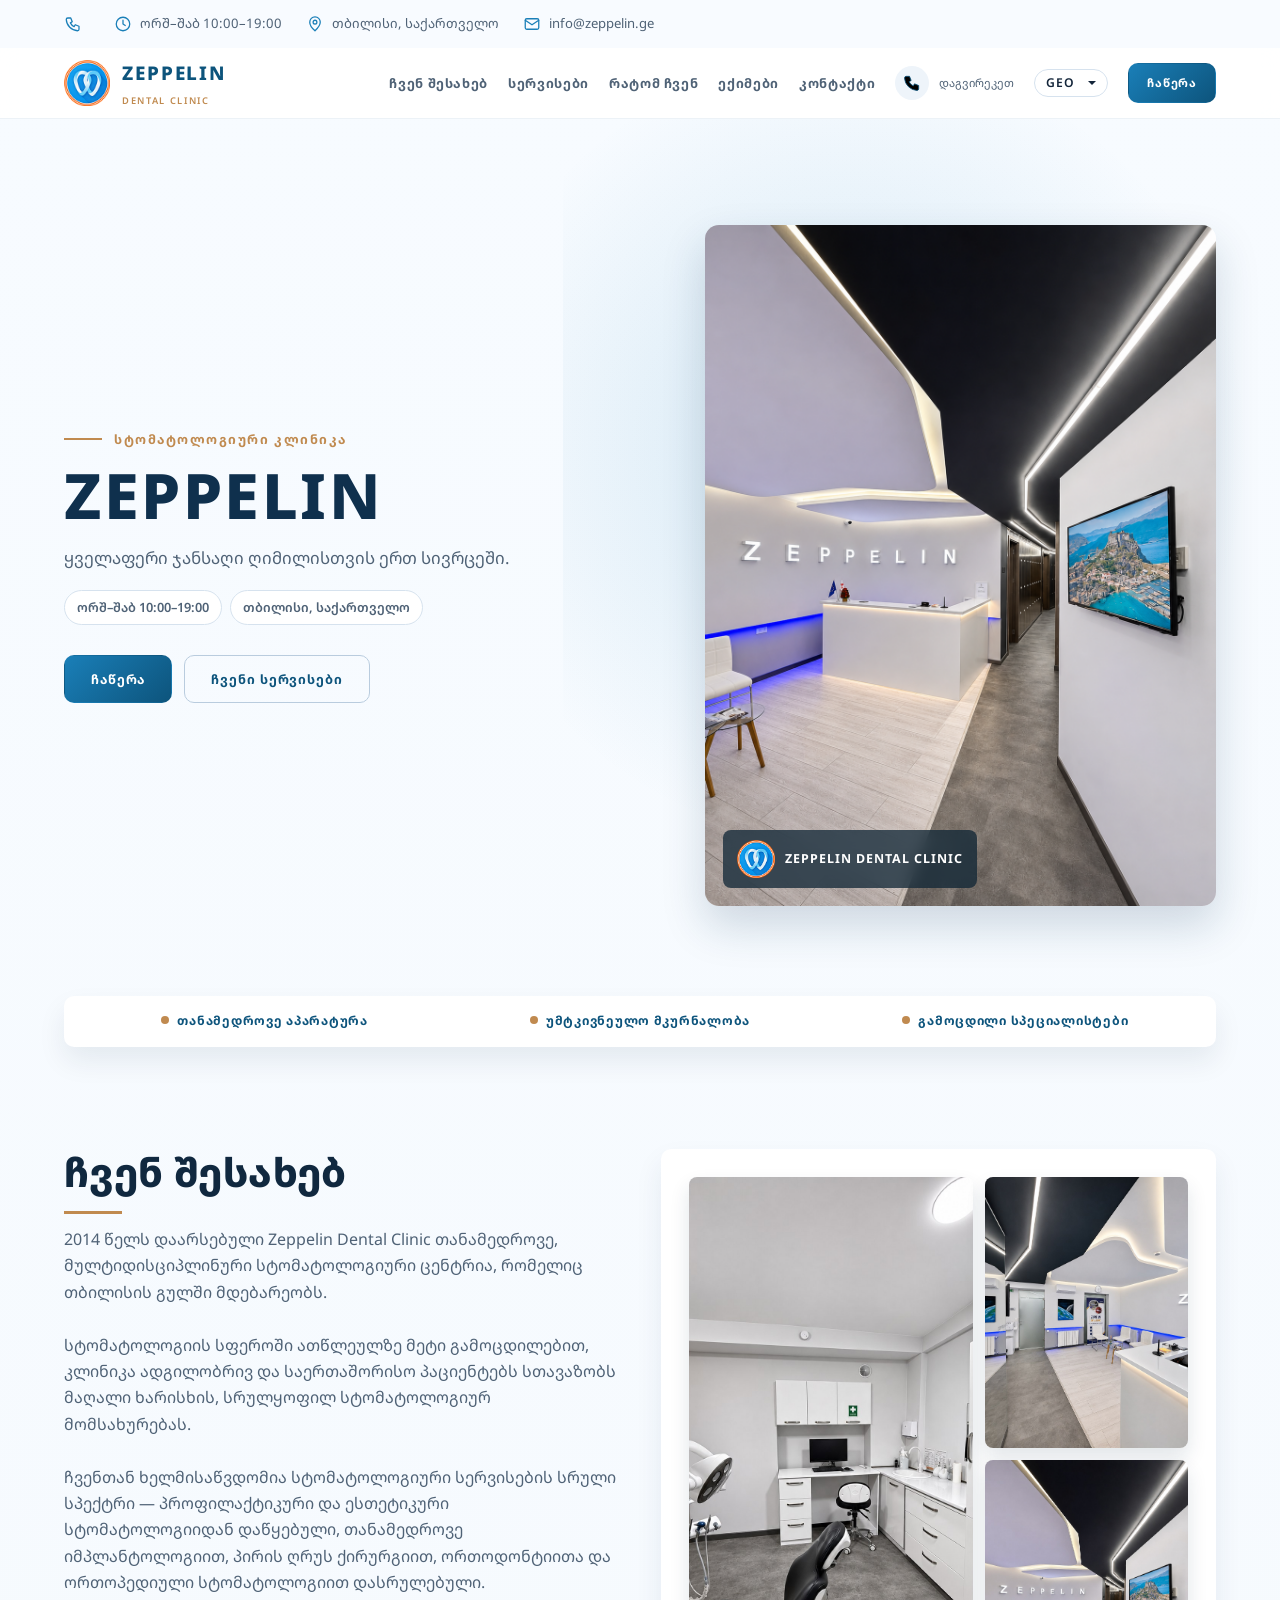
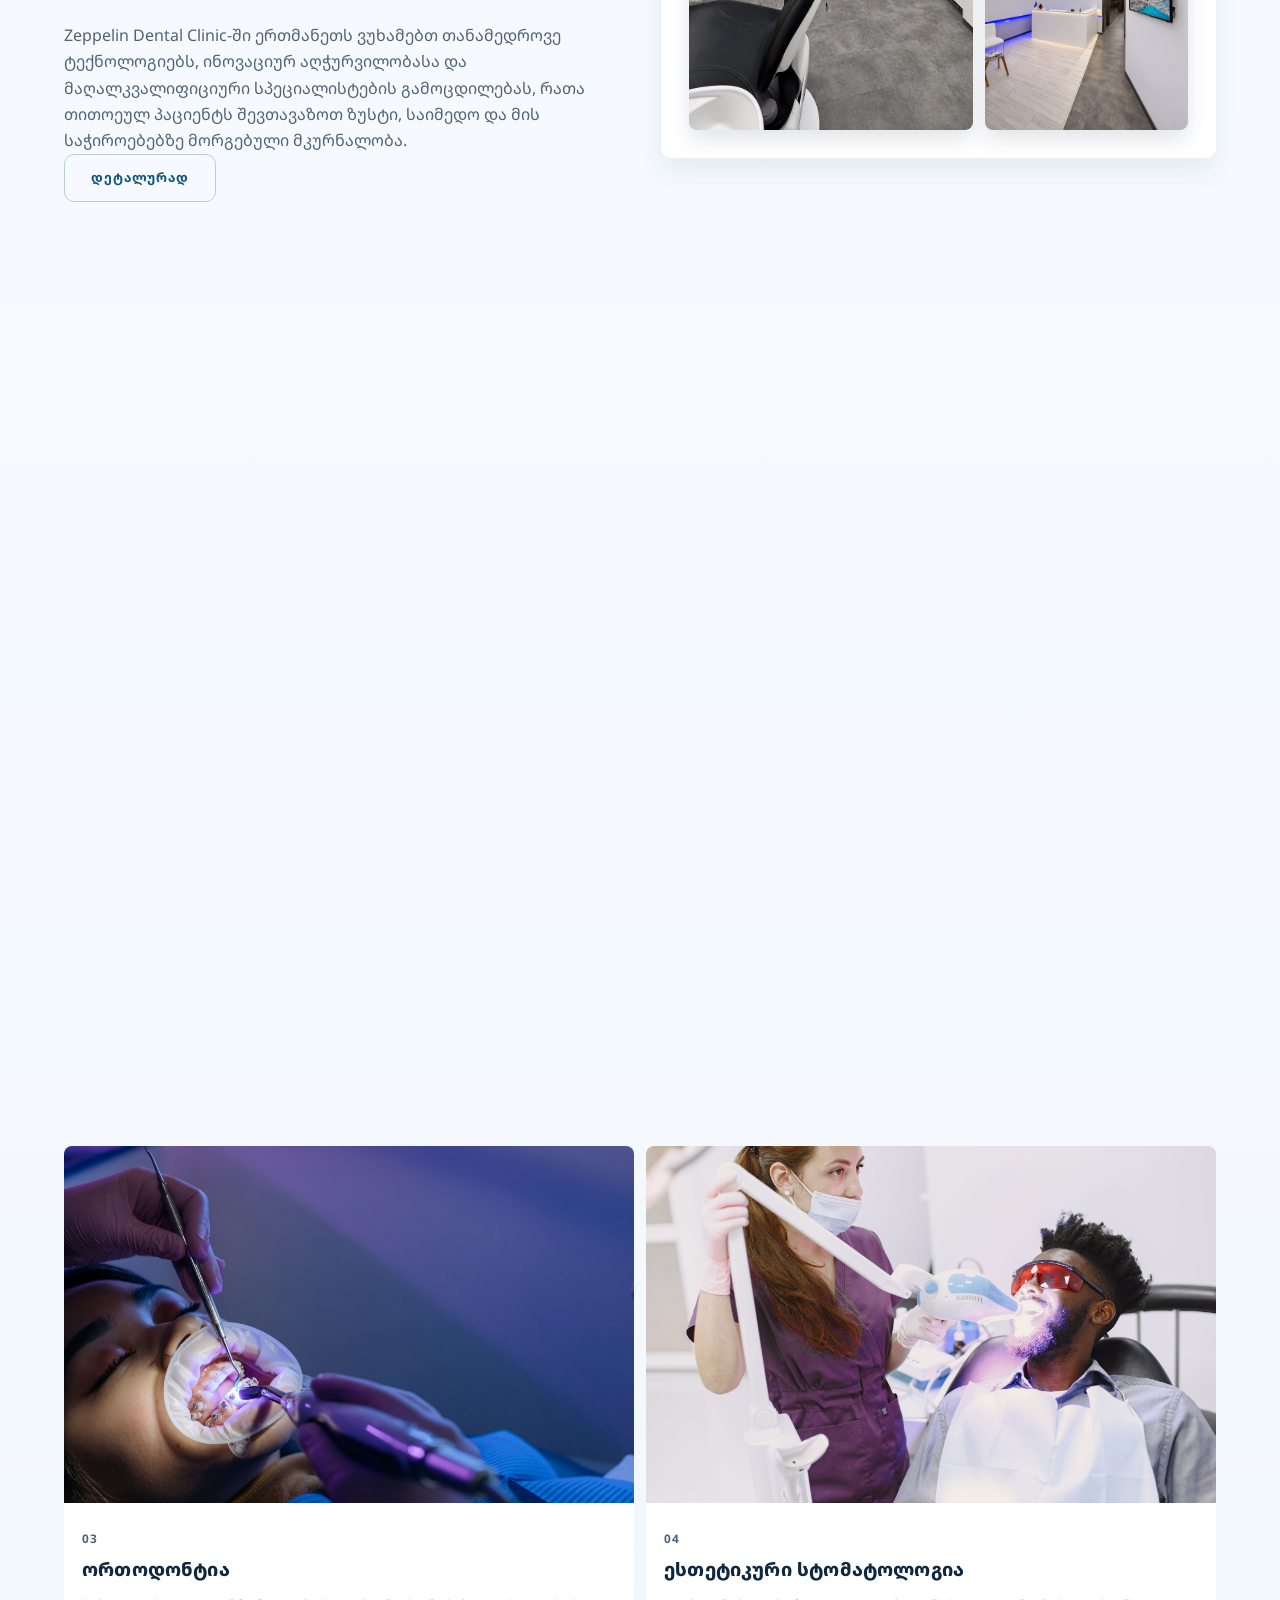
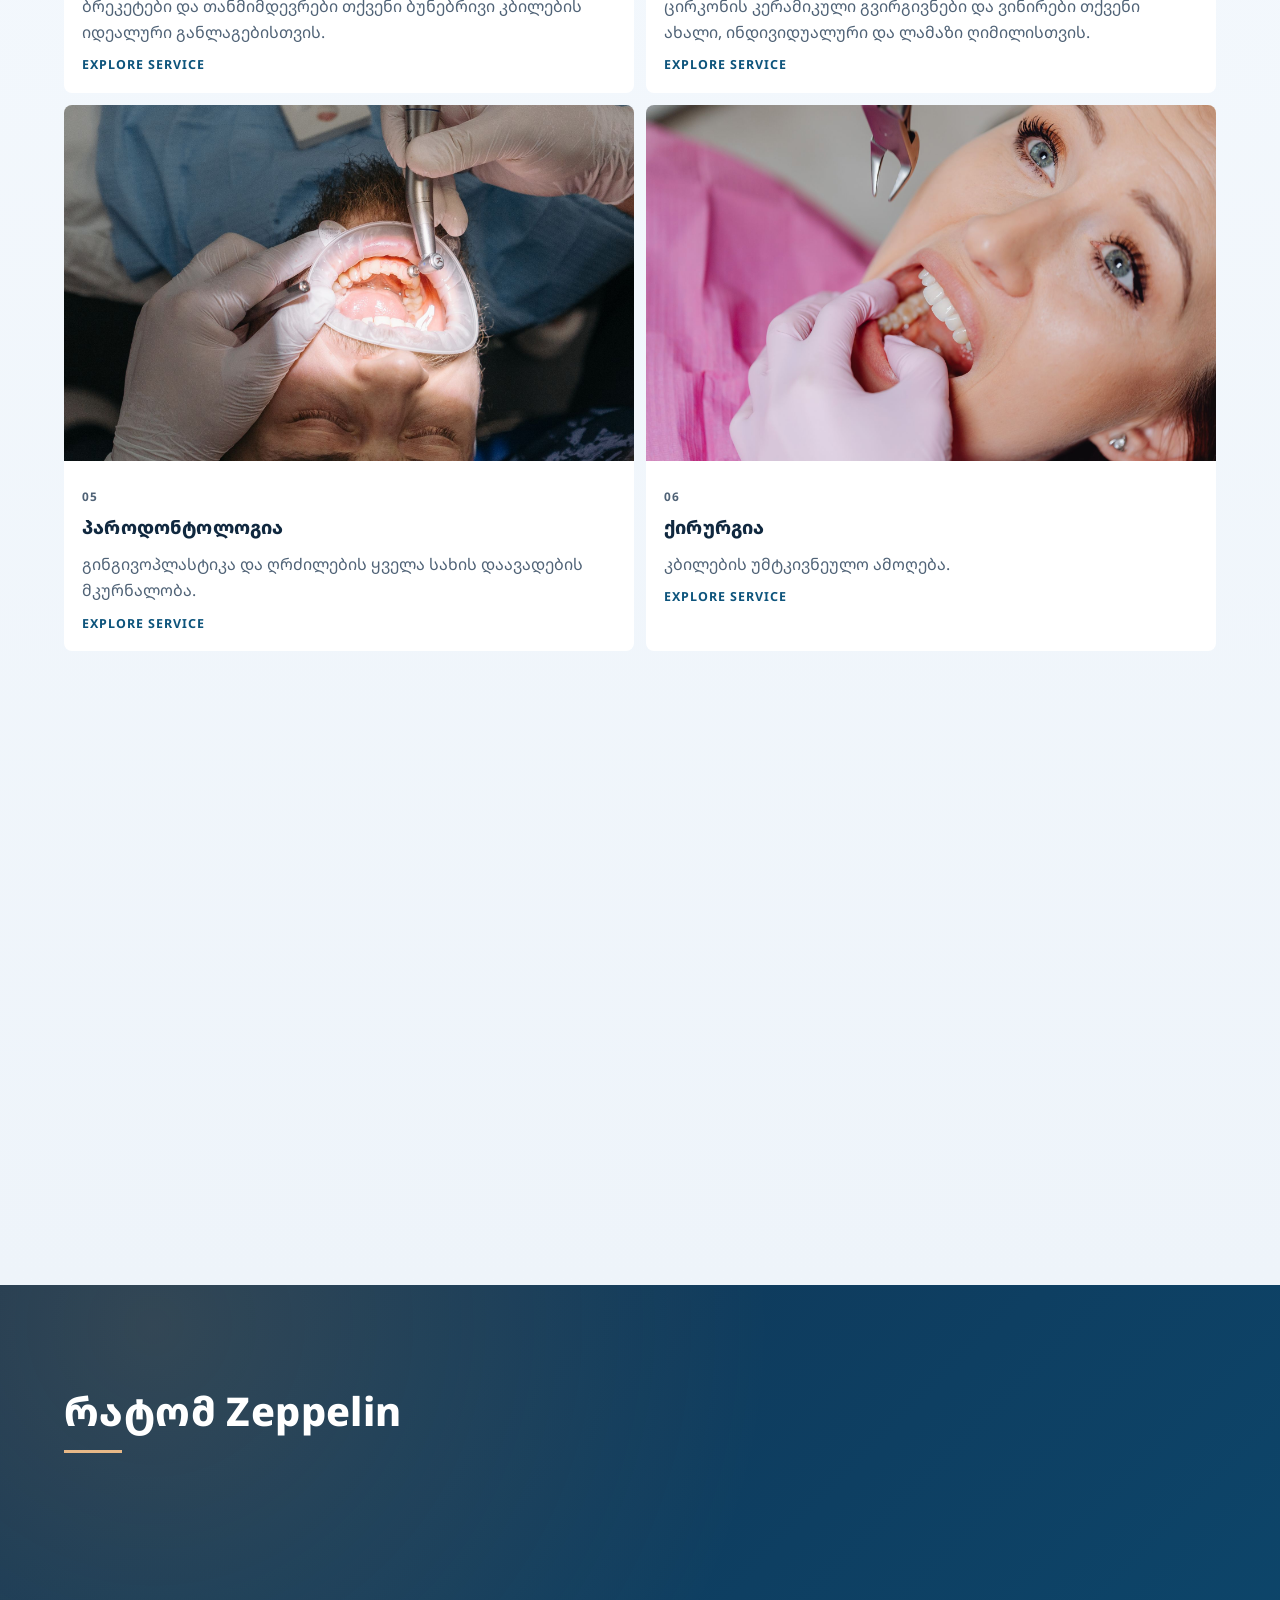
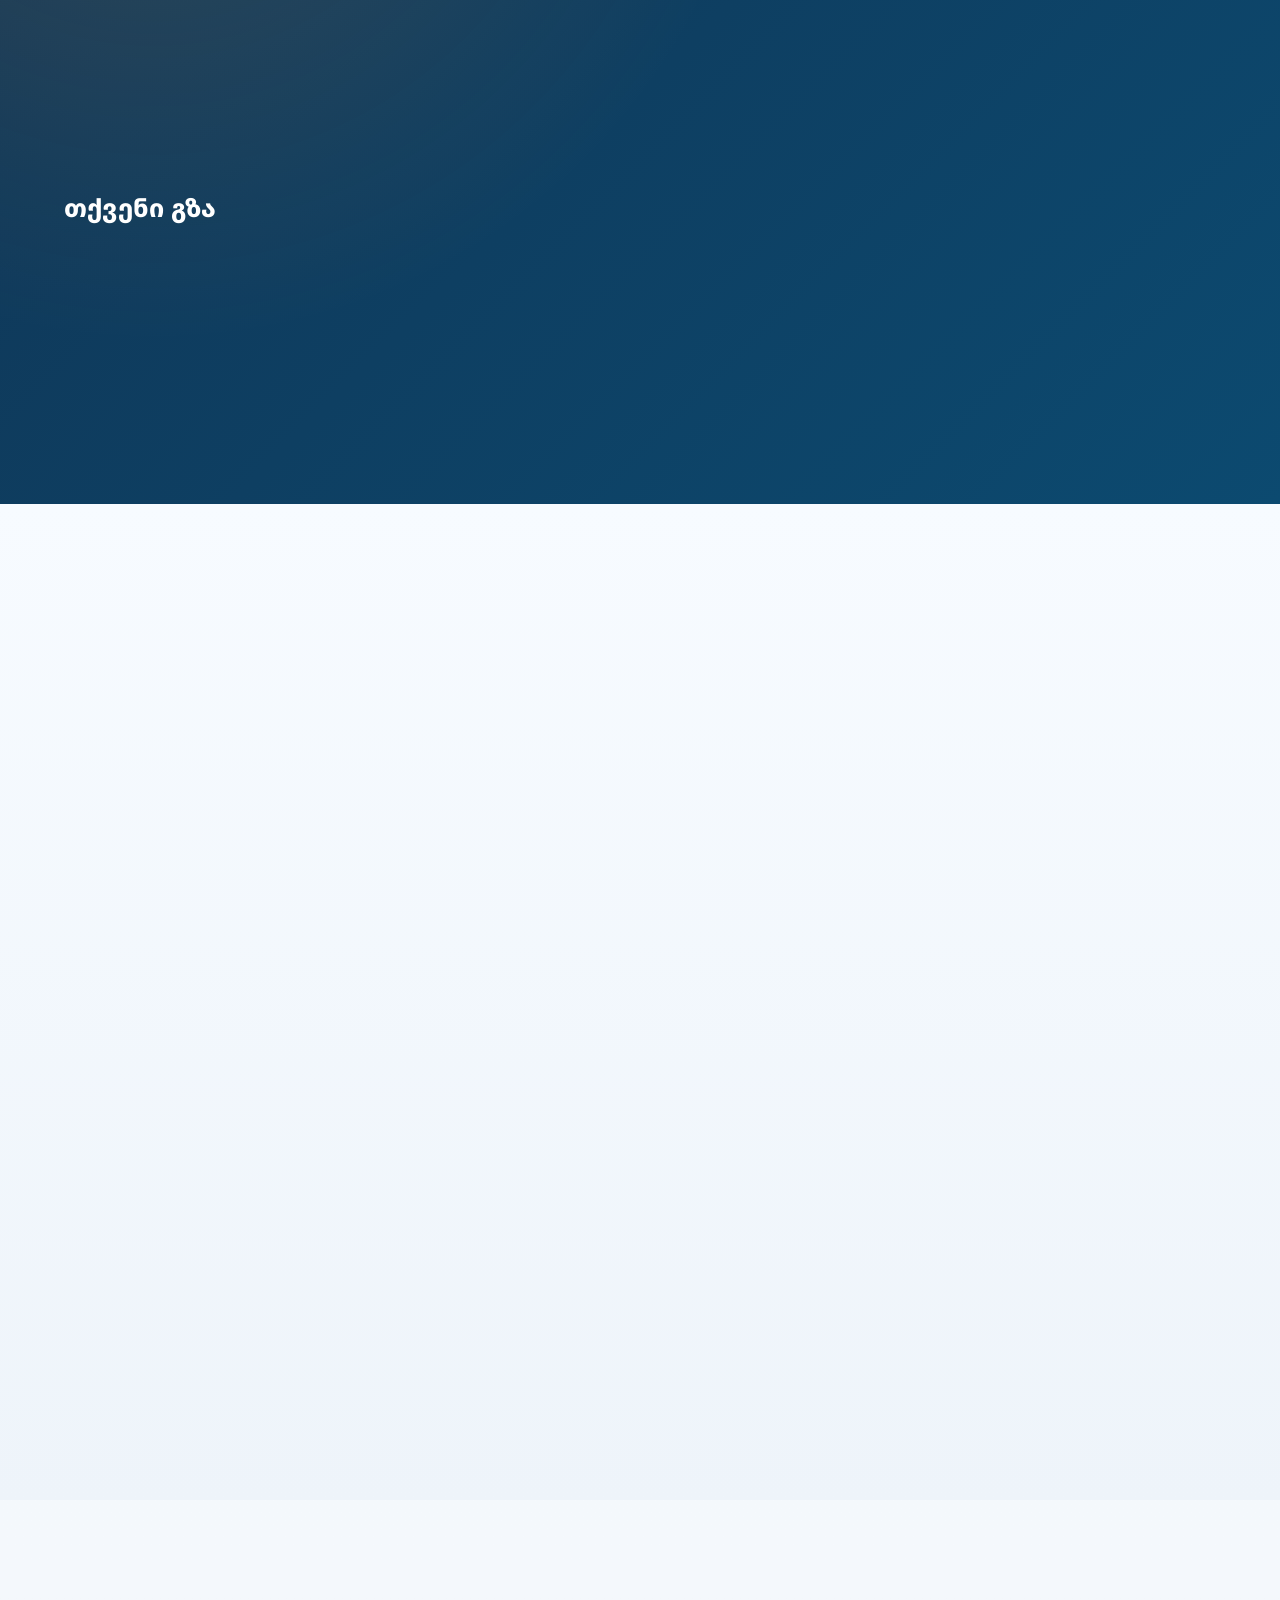
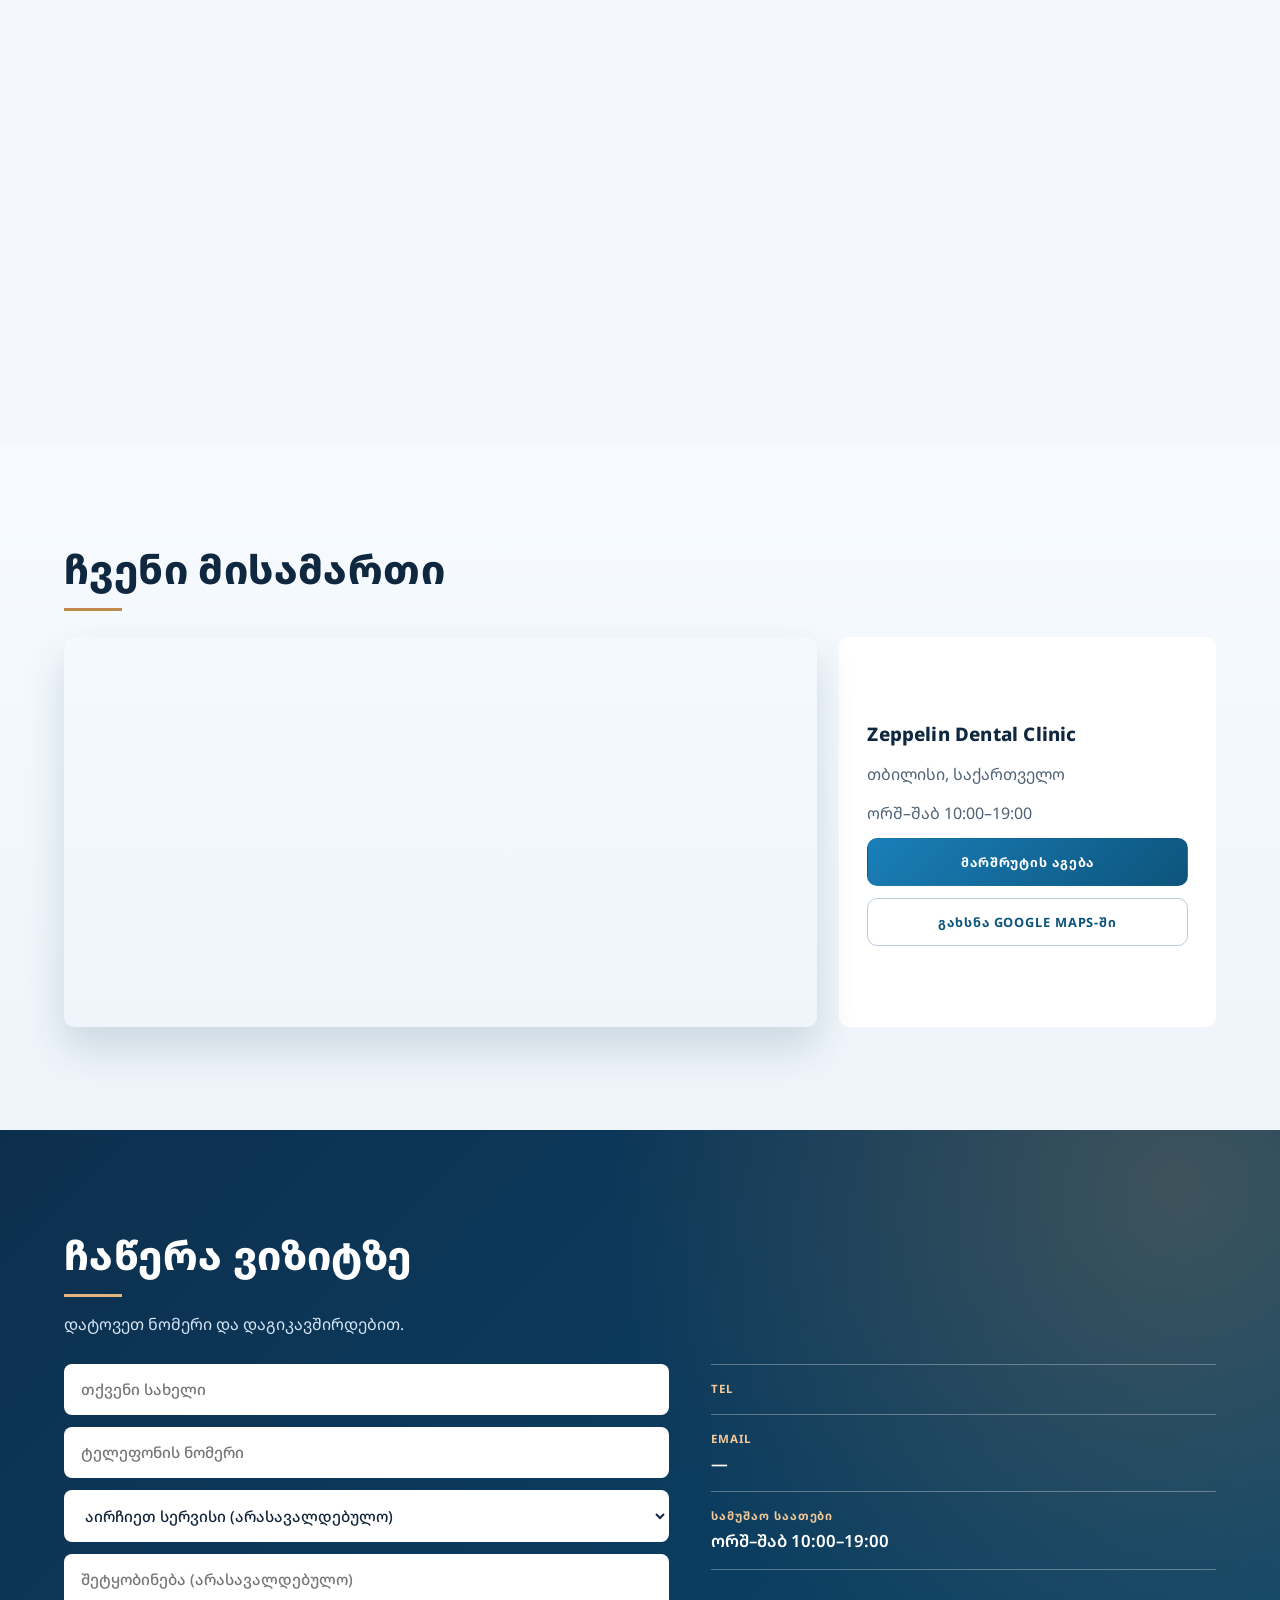
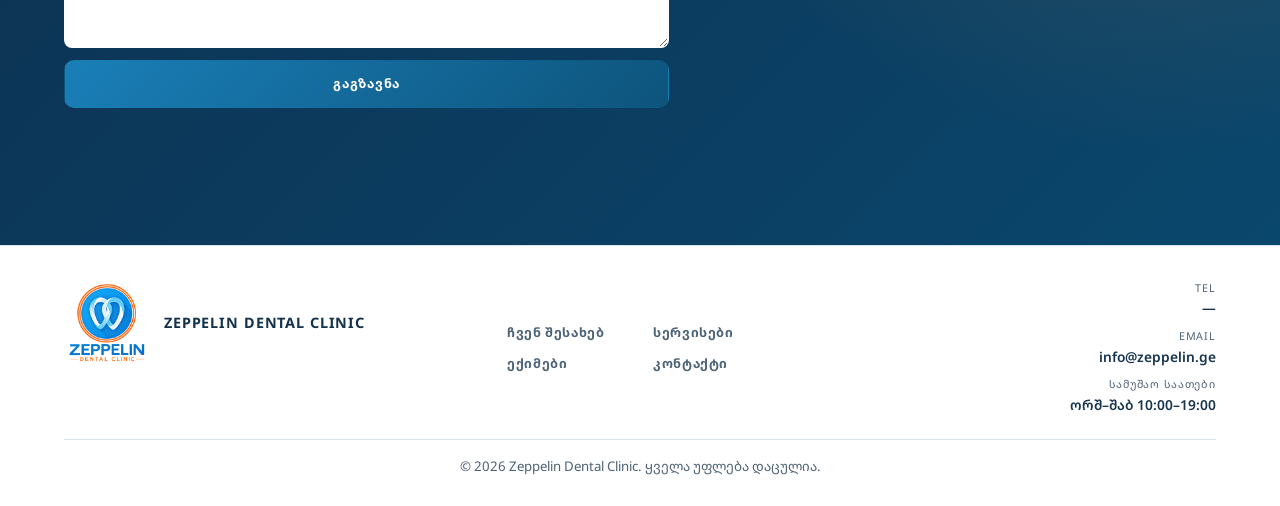
==== commit b88ac1fd: "Version 3" ====
--- a/frontend/index.html
+++ b/frontend/index.html
@@ -23,10 +23,10 @@
 <main id="top">
   <section class="hero" data-enter>
     <div class="hero-text">
-      <p class="eyebrow" data-i18n="eyebrow"></p>
+      <p class="eyebrow reveal-up" data-i18n="eyebrow"></p>
       <h1><span data-i18n="h1a"></span> <em data-i18n="h1b"></em></h1>
-      <p class="hero-copy" data-i18n="services_sub"></p>
-      <div class="hero-meta">
+      <p class="hero-copy reveal-up" data-i18n="services_sub"></p>
+      <div class="hero-meta reveal-up">
         <span data-i18n="hours"></span>
         <span data-i18n="loc"></span>
       </div>
@@ -38,17 +38,17 @@
     </div>
   </section>
 
-  <section class="strip">
+  <section class="strip reveal-up">
     <div data-i18n="s1"></div><div data-i18n="s2"></div><div data-i18n="s3"></div>
   </section>
 
   <section id="about" class="section about-page">
-    <div>
+    <div class="reveal-up">
       <h2 data-i18n="about_t"></h2>
       <p id="about-text" class="muted"></p>
       <a class="btn btn-ghost" id="about-more" href="about.html"></a>
     </div>
-    <div class="about-showcase">
+    <div class="about-showcase reveal-up">
       <img src="img/clinic-photos/01.jpg" alt="" loading="lazy" width="1200" height="900">
       <img src="img/clinic-photos/06.jpg" alt="" loading="lazy" width="1200" height="900">
       <img src="img/clinic-photos/09.jpg" alt="" loading="lazy" width="1200" height="900">
@@ -56,11 +56,12 @@
   </section>
 
   <section id="services" class="section alt">
-    <h2 data-i18n="services_t"></h2><p class="sub" data-i18n="services_sub"></p>
-    <div class="track" id="services-grid" tabindex="0"></div>
-    <div class="car-nav">
-      <button type="button" id="svc-prev" aria-label="Previous">‹</button>
-      <button type="button" id="svc-next" aria-label="Next">›</button>
+    <div class="services-head reveal-up">
+      <h2 data-i18n="services_t"></h2>
+      <p class="sub" data-i18n="services_sub"></p>
+    </div>
+    <div class="services-experience" id="services-exp">
+      <div class="services-list" id="services-list"></div>
     </div>
   </section>
 
@@ -72,12 +73,15 @@
   </section>
 
   <section id="team" class="section alt">
-    <h2 data-i18n="team_t"></h2>
-    <div class="grid team" id="team-grid"></div>
+    <div class="team-head reveal-up">
+      <h2 data-i18n="team_t"></h2>
+      <p class="sub">Specialists who combine clinical precision with patient-first care.</p>
+    </div>
+    <div class="team-experience" id="team-exp"></div>
   </section>
 
   <section id="faq" class="section">
-    <div class="faq-layout">
+    <div class="faq-layout reveal-up">
       <div class="faq-intro">
         <h2 data-i18n="faq_t"></h2>
         <p class="sub">Clear answers before your visit.</p>
@@ -89,7 +93,7 @@
 
   <section id="branches" class="section alt">
     <h2 data-i18n="branches_t"></h2>
-    <div class="mapbox">
+    <div class="mapbox reveal-up">
       <div class="mapframe">
         <iframe title="Zeppelin Dental Clinic map" loading="lazy" referrerpolicy="no-referrer-when-downgrade"
           src="https://maps.google.com/maps?q=Zeppelin%20Dental%20Clinic%2C%20Tbilisi&z=16&output=embed"></iframe>
@@ -107,7 +111,7 @@
 
   <section id="contact" class="section contact-sec">
     <h2 data-i18n="contact_t"></h2><p class="sub" data-i18n="contact_sub"></p>
-    <div class="contact">
+    <div class="contact reveal-up">
       <form id="form" novalidate>
         <input name="name" data-ph="f_name" data-aria="f_name" required maxlength="100" autocomplete="name">
         <input name="phone" data-ph="f_phone" data-aria="f_phone" required maxlength="20" inputmode="tel" type="tel" autocomplete="tel">
--- a/frontend/style.css
+++ b/frontend/style.css
@@ -9,8 +9,8 @@
   --accent:#c08a4f;
   --line:#d6e2ee;
   --shadow:0 24px 56px rgba(16,42,66,.12);
-  --radius:16px;
-  --radius-sm:12px;
+  --radius:10px;
+  --radius-sm:8px;
   --space:clamp(72px,8vw,116px);
   --content-max:1220px;
 }
@@ -23,7 +23,9 @@
   color:var(--ink);
   font-family:"Noto Sans","Noto Sans Georgian",sans-serif;
   line-height:1.65;
-}
+  overflow-x:clip;
+}
+body.menu-open{overflow:hidden}
 .skip-link{
   position:fixed;left:14px;top:-60px;z-index:100;
   padding:10px 14px;border-radius:10px;background:#0e3555;color:#fff;font-weight:600;
@@ -38,7 +40,7 @@
 
 .topbar{
   display:flex;align-items:center;justify-content:space-between;gap:16px;
-  min-height:48px;padding:0 5vw;background:#f8fbff;border-bottom:1px solid var(--line);
+  min-height:48px;padding:0 5vw;background:#f8fbff;
   font-size:.82rem;color:var(--ink-soft);
 }
 .topbar svg{width:18px;height:18px;fill:none;stroke:var(--brand);stroke-width:1.7;stroke-linecap:round;stroke-linejoin:round}
@@ -55,7 +57,7 @@
   position:sticky;top:0;z-index:20;
   display:flex;align-items:center;gap:20px;
   padding:10px 5vw;background:rgba(255,255,255,.9);backdrop-filter:blur(12px);
-  border-bottom:1px solid rgba(214,226,238,.9);
+  border-bottom:1px solid rgba(214,226,238,.45);
 }
 .nav>*{white-space:nowrap}
 .brand{margin-right:auto;display:flex;align-items:center;gap:12px}
@@ -107,17 +109,30 @@
 
 .btn{
   display:inline-flex;align-items:center;justify-content:center;gap:8px;
-  min-height:48px;padding:12px 26px;border-radius:999px;
+  min-height:48px;padding:12px 26px;border-radius:10px;
   border:1px solid transparent;background:linear-gradient(135deg,var(--brand),var(--brand-strong));color:#fff;
   font:700 .8rem/1 "Noto Sans","Noto Sans Georgian",sans-serif;letter-spacing:.07em;text-transform:uppercase;
   transition:transform .22s ease,box-shadow .22s ease,filter .22s ease,background .22s ease,border-color .22s ease;
+  position:relative;overflow:hidden;
+}
+.btn::before{
+  content:"";position:absolute;inset:-1px auto -1px -120%;
+  width:62%;background:linear-gradient(100deg,transparent 0,rgba(255,255,255,.34) 50%,transparent 100%);
+  transform:skewX(-18deg);transition:left .45s ease;
 }
 .btn:hover{transform:translateY(-2px);box-shadow:0 14px 28px rgba(19,53,82,.28)}
+.btn:hover::before{left:140%}
 .btn:active{transform:translateY(0)}
 .btn-ghost{background:transparent;color:var(--brand-strong);border-color:#b9ccde}
 .btn-ghost:hover{background:#fff;color:var(--brand);box-shadow:0 10px 24px rgba(24,68,104,.13)}
 .btn-sm{min-height:40px;padding:9px 18px;font-size:.72rem}
-.burger{display:none;border:0;background:none;padding:4px 6px;font-size:1.55rem;color:var(--ink);cursor:pointer}
+.burger{
+  display:none;align-items:center;justify-content:center;
+  width:44px;height:44px;border:1px solid var(--line);border-radius:10px;background:#fff;
+  padding:0;font-size:1.45rem;line-height:1;color:var(--ink);cursor:pointer;
+  transition:border-color .2s ease,color .2s ease,transform .2s ease;
+}
+.burger:hover{border-color:#9cb8cf;color:var(--brand-strong);transform:translateY(-1px)}
 
 .hero{
   display:grid;grid-template-columns:1.08fr .92fr;align-items:center;gap:42px;
@@ -132,6 +147,8 @@
 .hero-text>*{opacity:0;transform:translateY(14px);animation:hero-enter .7s cubic-bezier(.2,.65,.25,1) forwards}
 .hero-text .eyebrow{animation-delay:.08s}
 .hero-text h1{animation-delay:.16s}
+.hero-text .hero-copy{animation-delay:.2s}
+.hero-text .hero-meta{animation-delay:.24s}
 .hero-text .cta{animation-delay:.24s}
 @keyframes hero-enter{to{opacity:1;transform:none}}
 
@@ -145,6 +162,16 @@
   text-transform:uppercase;letter-spacing:.04em;color:#0f304d;
 }
 .hero h1 em{display:block;font-style:normal;color:var(--brand);font-weight:700}
+.hero h1 span,.hero h1 em{
+  display:block;
+  clip-path:inset(0 100% 0 0);
+  animation:line-reveal .95s cubic-bezier(.18,.72,.25,1) .2s forwards;
+}
+.hero h1 em{animation-delay:.38s}
+@keyframes line-reveal{
+  from{clip-path:inset(0 100% 0 0);transform:translateY(10px)}
+  to{clip-path:inset(0 0 0 0);transform:none}
+}
 .hero-copy{
   margin-top:16px;max-width:52ch;color:var(--ink-soft);font-size:1.05rem;
 }
@@ -157,22 +184,44 @@
 }
 .cta{margin-top:30px;display:flex;flex-wrap:wrap;gap:12px}
 .hero-visual{
-  position:relative;justify-self:end;width:min(100%,560px);border-radius:24px;overflow:hidden;
-  border:1px solid #d4e4f1;box-shadow:0 28px 52px rgba(15,55,86,.24);
-}
-.hero-photo{width:100%;height:100%;min-height:420px;object-fit:cover}
+  position:relative;justify-self:end;width:min(100%,560px);border-radius:14px;overflow:hidden;
+  box-shadow:0 20px 44px rgba(15,55,86,.18);
+}
+.hero-photo{
+  width:100%;height:100%;min-height:420px;object-fit:cover;
+  transform-origin:56% 44%;
+  animation:hero-photo-flow 16s ease-in-out infinite alternate;
+}
+@keyframes hero-photo-flow{
+  0%{transform:scale(1.02) translateX(0)}
+  100%{transform:scale(1.08) translateX(-2.5%)}
+}
 .hero-mark{
   position:absolute;left:18px;bottom:18px;display:flex;align-items:center;gap:10px;
-  padding:10px 14px;border-radius:14px;background:rgba(9,32,49,.72);color:#fff;
-  border:1px solid rgba(255,255,255,.2);backdrop-filter:blur(8px);
+  padding:10px 14px;border-radius:8px;background:rgba(9,32,49,.72);color:#fff;
+  backdrop-filter:blur(8px);
+  animation:mark-float 4s ease-in-out infinite;
 }
 .hero-mark img{width:38px;height:38px}
 .hero-mark span{font-size:.78rem;font-weight:700;letter-spacing:.08em;text-transform:uppercase}
+@keyframes mark-float{
+  0%,100%{transform:translateY(0)}
+  50%{transform:translateY(-3px)}
+}
 
 .strip{
   margin:-38px 5vw 0;padding:15px 18px;display:grid;grid-template-columns:repeat(3,1fr);gap:10px;
-  border:1px solid var(--line);border-radius:14px;background:#fff;box-shadow:var(--shadow);
+  border-radius:10px;background:#fff;box-shadow:0 14px 28px rgba(16,42,66,.08);
   font-size:.77rem;font-weight:700;letter-spacing:.06em;text-transform:uppercase;text-align:center;color:var(--brand-strong);
+}
+.strip div{
+  animation:strip-rise .7s ease both;
+}
+.strip div:nth-child(2){animation-delay:.07s}
+.strip div:nth-child(3){animation-delay:.14s}
+@keyframes strip-rise{
+  from{opacity:0;transform:translateY(8px)}
+  to{opacity:1;transform:none}
 }
 .strip div::before{content:"";display:inline-block;width:8px;height:8px;margin-right:8px;border-radius:50%;background:var(--accent);vertical-align:1px}
 
@@ -185,62 +234,65 @@
 .section>h2,.section>.sub,.section>.grid,.section>.track,.section>.car-nav,.section>.mapbox,.section>.contact,.section>.about-page,.section>.sdetail,.section>.h3,.section>.steps,.section>article,.section>aside{
   max-width:var(--content-max);margin-left:auto;margin-right:auto;
 }
+.reveal-up{
+  opacity:0;transform:translateY(18px);transition:opacity .6s cubic-bezier(.2,.65,.25,1),transform .6s cubic-bezier(.2,.65,.25,1);
+}
+.reveal-up.in-view{opacity:1;transform:none}
 
 .about-page{display:grid;grid-template-columns:1fr 1fr;align-items:start;gap:42px}
 .about-page>div:last-child{
-  padding:28px;border:1px solid var(--line);border-radius:18px;background:#fff;box-shadow:0 14px 28px rgba(14,56,90,.08);
+  padding:28px;border-radius:10px;background:#fff;box-shadow:0 14px 28px rgba(14,56,90,.08);
 }
 .about-showcase{
   display:grid;grid-template-columns:1.4fr 1fr;grid-template-rows:repeat(2,minmax(160px,1fr));gap:12px;
 }
 .about-showcase img{
-  width:100%;height:100%;object-fit:cover;border-radius:16px;border:1px solid #cfe0ed;
-  box-shadow:0 10px 20px rgba(13,49,77,.12);
+  width:100%;height:100%;object-fit:cover;border-radius:8px;
+  box-shadow:0 10px 20px rgba(13,49,77,.12);transition:transform .45s ease,box-shadow .35s ease;
 }
 .about-showcase img:first-child{grid-row:1/-1;min-height:420px;object-position:center 28%}
+.about-showcase img:hover{
+  transform:translateY(-2px) scale(1.02);
+  box-shadow:0 18px 30px rgba(13,49,77,.2);
+}
 .photo-wall{
   display:grid;grid-template-columns:repeat(3,minmax(0,1fr));gap:10px;
 }
 .photo-wall img{
-  width:100%;height:100%;object-fit:cover;border-radius:12px;border:1px solid #cfe0ed;min-height:160px;
+  width:100%;height:100%;object-fit:cover;border-radius:8px;min-height:160px;
+  transition:transform .4s ease,filter .4s ease;filter:saturate(.96) contrast(1.01);
 }
 .photo-wall img:first-child{grid-column:span 2;grid-row:span 2;min-height:360px;object-position:center 20%}
-
-.track{
-  margin-top:28px;display:flex;gap:18px;padding:2px 2px 8px;overflow-x:auto;scroll-snap-type:x mandatory;
-  scrollbar-width:none;overscroll-behavior-x:contain;cursor:grab;
-}
-.track::-webkit-scrollbar{display:none}
-.track.drag{scroll-snap-type:none;cursor:grabbing;user-select:none}
-.scard{
-  position:relative;flex:0 0 min(318px,80vw);height:390px;overflow:hidden;scroll-snap-align:start;border-radius:18px;
-  background:#163149;box-shadow:0 16px 34px rgba(16,42,66,.2);transition:transform .25s ease,box-shadow .25s ease;
-}
-.scard:hover{transform:translateY(-2px);box-shadow:0 22px 40px rgba(16,42,66,.24)}
-.scard img{width:100%;height:100%;object-fit:cover;transition:transform .5s ease}
-.scard::after{content:"";position:absolute;inset:0;background:linear-gradient(to top,rgba(13,29,44,.94) 5%,rgba(13,29,44,.2) 52%,transparent)}
-.scard:hover img{transform:scale(1.03)}
-.sc-t{position:absolute;left:20px;right:80px;bottom:18px;z-index:1;color:#fff;font-size:1.06rem;font-weight:700;line-height:1.3}
-.sc-go{
-  position:absolute;right:16px;bottom:16px;z-index:1;display:grid;place-items:center;
-  width:44px;height:44px;border-radius:50%;background:var(--accent);color:#fff;transition:transform .2s ease,background .2s ease,color .2s ease;
-}
-.scard:hover .sc-go{transform:translateY(-2px);background:#fff;color:var(--accent)}
-
-.car-nav{display:flex;justify-content:center;gap:12px;margin-top:12px}
-.car-nav button{
-  width:44px;height:44px;border-radius:50%;border:1px solid var(--line);background:#fff;color:var(--brand-strong);cursor:pointer;
-  font:500 1.5rem/1 "Noto Sans","Noto Sans Georgian",sans-serif;transition:.2s ease;
-}
-.car-nav button:hover:not(:disabled){background:var(--brand);border-color:var(--brand);color:#fff;transform:translateY(-2px)}
-.car-nav button:disabled{opacity:.35;cursor:default}
+.photo-wall img:hover{transform:scale(1.018);filter:saturate(1.04) contrast(1.02)}
+
+.services-head{max-width:var(--content-max);margin:0 auto}
+.services-experience{
+  margin:30px auto 0;max-width:var(--content-max);
+  display:grid;grid-template-columns:1fr;gap:18px;align-items:start;
+}
+.services-list{display:grid;grid-template-columns:repeat(2,minmax(0,1fr));gap:12px}
+.svc-item{
+  border-radius:8px;background:#fff;overflow:hidden;
+  transition:transform .25s ease,box-shadow .25s ease;position:relative;
+}
+.svc-item .svc-image-wrap{display:block;aspect-ratio:16/10;overflow:hidden}
+.svc-image{width:100%;height:100%;object-fit:cover;transition:transform .45s ease}
+.svc-item:hover .svc-image{transform:scale(1.03)}
+.svc-copy{padding:18px 18px 16px}
+.svc-num{font-size:.74rem;letter-spacing:.11em;font-weight:700;color:var(--accent)}
+.svc-item h3{margin-top:6px;font-size:1.15rem}
+.svc-item p{margin-top:8px;color:var(--ink-soft)}
+.svc-link{
+  display:inline-flex;margin-top:10px;font-size:.78rem;font-weight:700;text-transform:uppercase;letter-spacing:.08em;color:var(--brand-strong);
+}
+.svc-link:hover{color:var(--brand)}
 
 .grid{display:grid;grid-template-columns:repeat(auto-fill,minmax(250px,1fr));gap:18px;margin-top:28px}
 .card{
-  padding:26px;border-radius:var(--radius);background:#fff;border:1px solid var(--line);
+  padding:26px;border-radius:var(--radius);background:#fff;
   transition:transform .22s ease,border-color .22s ease,box-shadow .22s ease;
 }
-.card:hover{transform:translateY(-2px);border-color:#b7cde0;box-shadow:0 14px 28px rgba(14,56,90,.11)}
+.card:hover{transform:translateY(-2px);box-shadow:0 14px 28px rgba(14,56,90,.11)}
 .card h3{font-size:1.08rem;line-height:1.35}
 .card p{margin-top:8px;color:var(--ink-soft);font-size:.95rem}
 
@@ -269,20 +321,66 @@
 .step h4{margin-top:13px;font-size:1.02rem;color:currentColor}
 .step p{margin-top:6px;color:inherit;opacity:.9;font-size:.92rem}
 
-.grid.team{grid-template-columns:repeat(4,minmax(0,1fr));gap:20px}
-.team .card{padding:0 0 20px;overflow:hidden;text-align:center}
-.ph{
-  position:relative;aspect-ratio:2/3;overflow:hidden;margin:0 0 18px;border-bottom:1px solid var(--line);
-  display:grid;place-items:center;background:linear-gradient(180deg,#eaf2fa,#d9e7f4);font-weight:700;color:var(--brand);
-}
-.ph .ph-backdrop{position:absolute;inset:0;object-fit:cover;filter:blur(16px) brightness(.64);transform:scale(1.12)}
-.ph .ph-portrait{position:relative;object-fit:contain}
-.team .card p{margin:7px 18px 0;color:#895a32;font-weight:600}
+.team-head{max-width:var(--content-max);margin:0 auto}
+.team-experience{
+  margin:28px auto 0;max-width:var(--content-max);
+  display:grid;grid-template-columns:1fr;gap:18px;align-items:start;
+}
+.team-stage{
+  position:sticky;top:96px;border-radius:0;background:transparent;overflow:hidden;
+  display:grid;grid-template-columns:minmax(380px,.98fr) minmax(500px,1.15fr) minmax(220px,.72fr);align-items:center;gap:28px;
+  padding:22px 0 10px;
+}
+.team-left .team-main-kicker{font-size:3.1rem;font-style:italic;line-height:.9;letter-spacing:.01em;font-weight:500;color:#1a2f44;text-transform:none}
+.team-left h3{
+  margin-top:6px;
+  font-size:clamp(2.2rem,3.2vw,3.2rem);
+  line-height:.95;
+  letter-spacing:-.02em;
+  max-width:14ch;
+  overflow-wrap:normal;
+  word-break:normal;
+}
+.team-left #team-main-role{margin-top:12px;font-size:1.1rem;color:var(--ink-soft);white-space:pre-line}
+html[lang="ka"] .team-left h3{
+  font-size:clamp(2rem,2.7vw,2.65rem);
+  letter-spacing:0;
+}
+.team-portrait-wrap{
+  aspect-ratio:4/5;overflow:hidden;background:#d9e7f4;border-radius:6px;
+  display:flex;align-items:center;justify-content:center;
+  max-height:78vh;
+}
+.team-main-photo{width:100%;height:100%;object-fit:cover;object-position:center 15%;transition:transform .55s ease}
+.team-stage:hover .team-main-photo{transform:scale(1.025)}
+.team-stage.is-swapping .team-main-photo{opacity:.16;transform:scale(1.07)}
+.team-stage.is-swapping .team-main-copy,
+.team-stage.is-swapping .team-left{opacity:.18;transform:translateY(8px)}
+.team-main-copy{
+  font-size:1.16rem;line-height:1.65;color:#334d64;transition:opacity .22s ease,transform .28s ease;
+  max-width:34ch;
+}
+.team-left{transition:opacity .22s ease,transform .28s ease}
+.team-controls{
+  position:absolute;right:0;bottom:0;display:flex;gap:8px;
+}
+.team-nav{
+  width:44px;height:44px;border-radius:8px;border:1px solid #c6d9e8;background:rgba(255,255,255,.88);
+  color:#173550;display:grid;place-items:center;cursor:pointer;
+  transition:transform .2s ease,background .2s ease,color .2s ease,border-color .2s ease,box-shadow .2s ease;
+  backdrop-filter:blur(6px);
+}
+.team-nav svg{width:18px;height:18px;fill:none;stroke:currentColor;stroke-width:1.9;stroke-linecap:round;stroke-linejoin:round}
+.team-nav:hover{
+  transform:translateY(-2px);background:#fff;border-color:#8fb1cd;color:#0f3f61;
+  box-shadow:0 10px 20px rgba(13,49,77,.14);
+}
+.team-nav:active{transform:translateY(0)}
 .faq-layout{display:grid;grid-template-columns:.9fr 1.1fr;gap:34px;align-items:start}
 .faq-intro .sub{margin-top:18px}
 .faq-intro .btn{margin-top:18px}
 .faq-panel{
-  border:1px solid var(--line);border-radius:18px;background:#fff;box-shadow:0 12px 24px rgba(14,56,90,.08);
+  border-radius:10px;background:#fff;box-shadow:0 12px 24px rgba(14,56,90,.08);
   padding:10px 24px;
 }
 .faq-panel details{border-bottom:1px solid var(--line);padding:18px 0}
@@ -294,17 +392,22 @@
 .faq-panel summary::after{content:"+";font-size:1.45rem;line-height:1;color:var(--accent)}
 .faq-panel details[open] summary::after{content:"−"}
 .faq-panel p{margin-top:10px;color:var(--ink-soft)}
+.faq-panel details[open] p{animation:faq-in .22s ease}
+@keyframes faq-in{
+  from{opacity:0;transform:translateY(-4px)}
+  to{opacity:1;transform:none}
+}
 
 .mapbox{margin-top:26px;display:grid;grid-template-columns:2fr 1fr;gap:22px}
 .mapframe{
-  position:relative;min-height:390px;border-radius:18px;overflow:hidden;
-  border:1px solid var(--line);box-shadow:0 20px 40px rgba(14,56,90,.16);
+  position:relative;min-height:390px;border-radius:10px;overflow:hidden;
+  box-shadow:0 20px 40px rgba(14,56,90,.16);
 }
 .mapframe iframe{position:absolute;inset:0;width:100%;height:100%;border:0}
 .map-hit{position:absolute;inset:0;background:transparent}
 .map-hit:hover{background:rgba(26,127,184,.1)}
 .mapinfo{
-  border-radius:18px;padding:28px;border:1px solid var(--line);background:#fff;
+  border-radius:10px;padding:28px;background:#fff;
   display:flex;flex-direction:column;justify-content:center;gap:12px;
 }
 .mapinfo p{color:var(--ink-soft)}
@@ -320,7 +423,7 @@
 .contact{margin-top:26px;display:grid;grid-template-columns:1.2fr 1fr;gap:42px}
 form{display:grid;gap:12px}
 input,select,textarea{
-  width:100%;padding:14px 16px;border-radius:12px;border:1px solid transparent;
+  width:100%;padding:14px 16px;border-radius:8px;border:1px solid transparent;
   font:500 .95rem/1.4 "Noto Sans","Noto Sans Georgian",sans-serif;background:#fff;color:var(--ink);
   transition:border-color .2s ease,box-shadow .2s ease;
 }
@@ -347,9 +450,9 @@
 
 .sdetail{display:grid;grid-template-columns:1fr 320px;gap:36px;align-items:start}
 .sdetail article{
-  padding:24px;border:1px solid var(--line);border-radius:18px;background:#fff;box-shadow:0 14px 28px rgba(14,56,90,.08);
-}
-.s-img{width:100%;height:auto;aspect-ratio:3/2;object-fit:cover;border-radius:18px;border:1px solid var(--line);box-shadow:0 16px 30px rgba(14,56,90,.12);margin-bottom:24px}
+  padding:24px;border-radius:10px;background:#fff;box-shadow:0 14px 28px rgba(14,56,90,.08);
+}
+.s-img{width:100%;height:auto;aspect-ratio:3/2;object-fit:cover;border-radius:8px;box-shadow:0 16px 30px rgba(14,56,90,.12);margin-bottom:24px}
 .sdetail article p,.about-page p{margin-top:12px;color:var(--ink-soft)}
 .lead-p{margin-top:0!important;font-size:1.08rem;color:var(--brand-strong)!important;font-weight:600}
 .sdetail h3{margin-top:26px;font-size:1.3rem}
@@ -360,48 +463,16 @@
   background:var(--accent);
 }
 .sdetail aside{
-  position:sticky;top:92px;border-radius:18px;padding:22px;background:#fff;border:1px solid var(--line);box-shadow:0 12px 24px rgba(14,56,90,.1);
+  position:sticky;top:92px;border-radius:10px;padding:22px;background:#fff;box-shadow:0 12px 24px rgba(14,56,90,.1);
 }
 .sdetail aside h3{margin:0 0 12px;font-size:1.1rem}
 .olist{list-style:none;padding:0;margin:0;display:grid;gap:9px}
 .olist a{
-  display:flex;align-items:center;gap:12px;padding:9px 10px;border-radius:11px;border:1px solid var(--line);
+  display:flex;align-items:center;gap:12px;padding:9px 10px;border-radius:8px;
   background:#fff;font-size:.9rem;font-weight:600;transition:.2s ease;
 }
-.olist a:hover{background:var(--surface-2);border-color:#bdd0e2;color:var(--brand-strong);transform:translateY(-2px)}
+.olist a:hover{background:var(--surface-2);color:var(--brand-strong);transform:translateY(-2px)}
 .olist img{width:48px;height:48px;border-radius:8px;object-fit:cover}
-
-.clinic-gallery{min-width:0}
-.clinic-gallery-shell{position:relative;border-radius:22px;background:#102c44;box-shadow:var(--shadow)}
-.clinic-gallery-track{
-  display:flex;overflow-x:auto;aspect-ratio:4/3;border-radius:22px;scroll-snap-type:x mandatory;
-  scrollbar-width:none;overscroll-behavior-x:contain;cursor:grab;
-}
-.clinic-gallery-track::-webkit-scrollbar{display:none}
-.clinic-gallery-track.dragging{scroll-snap-type:none;cursor:grabbing;user-select:none}
-.clinic-gallery-track:focus-visible{outline:3px solid var(--accent);outline-offset:3px}
-.clinic-gallery-slide{position:relative;flex:0 0 100%;min-width:0;overflow:hidden;scroll-snap-align:start}
-.clinic-gallery-slide img{position:absolute;inset:0;width:100%;height:100%;pointer-events:none}
-.clinic-gallery-backdrop{object-fit:cover;filter:blur(20px) brightness(.56);transform:scale(1.12)}
-.clinic-gallery-image{object-fit:contain}
-.clinic-gallery-arrow{
-  position:absolute;top:50%;transform:translateY(-50%);z-index:2;
-  display:grid;place-items:center;width:46px;height:46px;border-radius:50%;
-  border:1px solid rgba(255,255,255,.8);background:#fff;color:#0f304d;cursor:pointer;
-  transition:transform .2s ease,background .2s ease,color .2s ease;
-}
-.clinic-gallery-arrow:hover{background:var(--brand);color:#fff;transform:translateY(-50%) scale(1.04)}
-.clinic-gallery-prev{left:-18px}
-.clinic-gallery-next{right:-18px}
-.clinic-gallery-caption{
-  position:absolute;left:0;right:0;bottom:0;z-index:1;display:flex;justify-content:space-between;align-items:flex-end;
-  padding:45px 24px 20px;border-radius:0 0 22px 22px;background:linear-gradient(transparent,#081a2ce8);color:#fff;pointer-events:none;
-}
-.clinic-gallery-kicker{font-size:.63rem;letter-spacing:.15em;font-weight:700;color:#b8d9f8}
-.clinic-gallery-label{font-size:clamp(.95rem,1.3vw,1.1rem);line-height:1.3}
-.clinic-gallery-count{font-size:.75rem;font-weight:600;letter-spacing:.06em}
-.clinic-gallery-progress{height:3px;margin:12px 8px 0;background:var(--line);border-radius:4px;overflow:hidden}
-.clinic-gallery-progress span{display:block;height:100%;background:var(--accent);transition:width .2s ease}
 
 footer{
   padding-top:34px;padding-bottom:28px;background:#fff;border-top:1px solid var(--line);
@@ -421,86 +492,169 @@
 .foot-legal{margin-top:22px;padding-top:16px;border-top:1px solid var(--line);text-align:center}
 .fab{display:none}
 
+::-webkit-scrollbar{width:10px;height:10px}
+::-webkit-scrollbar-track{background:transparent}
+::-webkit-scrollbar-thumb{
+  background:#c8d8e6;border-radius:999px;border:2px solid rgba(243,247,251,.95);
+}
+::-webkit-scrollbar-thumb:hover{background:#afc5d8}
+
 a:focus-visible,button:focus-visible,input:focus-visible,select:focus-visible,textarea:focus-visible{
   outline:2px solid var(--accent);outline-offset:2px;
 }
 
 @media (min-width:1180px){.hd-tel{display:flex}}
+
 @media (max-width:1024px){
-  .hero{grid-template-columns:1fr;gap:26px}
-  .hero-visual{justify-self:start;order:-1}
-  .hero-photo{min-height:360px}
-  .strip{grid-template-columns:1fr 1fr;text-align:left}
-  .mapbox,.contact,.about-page,.sdetail{grid-template-columns:1fr;gap:30px}
-  .about-showcase img:first-child{min-height:300px}
+  .hero{grid-template-columns:1fr;gap:30px}
+  .hero-visual{justify-self:start;order:-1;width:min(100%,760px)}
+  .hero-photo{min-height:380px}
+  .strip{grid-template-columns:repeat(2,minmax(0,1fr));text-align:left}
+  .services-list,.mapbox,.contact,.about-page,.sdetail,.faq-layout{grid-template-columns:1fr}
+  .team-stage{
+    position:static;grid-template-columns:minmax(220px,.9fr) minmax(280px,1.1fr);
+    gap:18px;padding:12px 0 2px;
+  }
+  .team-main-copy{grid-column:1/-1;max-width:60ch}
+  .team-controls{position:static;justify-content:flex-start;margin-top:8px;grid-column:1/-1}
+  .team-portrait-wrap{max-height:none;max-width:100%}
+  .why-sec .grid{grid-template-columns:repeat(2,minmax(0,1fr))}
   .photo-wall{grid-template-columns:repeat(2,minmax(0,1fr))}
-  .faq-layout{grid-template-columns:1fr;gap:20px}
   .sdetail aside{position:static}
-  .grid.team{grid-template-columns:repeat(2,minmax(0,1fr))}
-  .why-sec .grid{grid-template-columns:repeat(2,1fr)}
   .foot-wrap{grid-template-columns:1fr 1fr}
   .foot-links{order:3;grid-column:1/-1}
   .foot-contact{justify-self:start}
   .foot-contact p{align-items:flex-start}
 }
-@media (max-width:860px){
+
+@media (max-width:900px){
   .topbar{min-height:40px}
   .tb-info li:not(:first-child){display:none}
-  .burger{display:block}
-  .nav{gap:12px}
+  .nav{
+    gap:10px;
+    padding-top:max(10px,env(safe-area-inset-top));
+    position:sticky;z-index:60;
+  }
+  .brand span{font-size:1rem;letter-spacing:.08em}
+  .brand small{font-size:.52rem}
+  .burger{display:flex}
+  .nav .btn-sm,.hd-tel{display:none}
   #menu{
-    display:none;position:absolute;left:0;right:0;top:100%;padding:8px 5vw 16px;border-bottom:1px solid var(--line);
-    background:#fff;box-shadow:0 16px 32px rgba(17,49,76,.14);flex-direction:column;gap:0;
-  }
-  #menu a{padding:12px 0;border-bottom:1px solid var(--line)}
+    position:fixed;top:0;right:0;bottom:0;left:auto;
+    width:min(90vw,360px);padding:84px 22px max(24px,env(safe-area-inset-bottom));
+    background:#fff;box-shadow:-18px 0 40px rgba(12,40,63,.2);
+    display:flex;flex-direction:column;gap:0;overflow-y:auto;
+    transform:translateX(102%);opacity:0;pointer-events:none;
+    transition:transform .28s cubic-bezier(.2,.72,.25,1),opacity .2s ease;
+  }
+  #menu::before{
+    content:"Menu";position:absolute;top:22px;left:22px;
+    font-size:.74rem;letter-spacing:.14em;text-transform:uppercase;font-weight:700;color:#6f8498;
+  }
+  #menu.open{transform:translateX(0);opacity:1;pointer-events:auto}
+  #menu a{padding:15px 0;border-bottom:1px solid var(--line);font-size:.9rem;letter-spacing:.08em}
   #menu a::after{display:none}
-  #menu.open{display:flex}
   .dd{width:100%}
   .dd>a::after{display:none}
-  .dd-btn{display:block;position:absolute;right:0;top:0;width:44px;height:44px;border:0;background:none;color:var(--ink-soft);cursor:pointer}
+  .dd-btn{
+    display:block;position:absolute;right:0;top:0;width:46px;height:46px;border:0;background:none;color:var(--ink-soft);cursor:pointer
+  }
   .dd-btn::after{content:"";display:block;margin:auto;border:5px solid transparent;border-top-color:currentColor}
   .dd.open .dd-btn::after{transform:rotate(180deg);margin-top:-6px}
   .dd-list{
-    position:static;transform:none;margin-top:0;padding:0;min-width:0;border:0;box-shadow:none;opacity:1;visibility:visible;display:none;
+    position:static;left:auto;top:auto;transform:none;
+    min-width:0;margin:0;padding:6px 0 10px;background:transparent;border:0;border-bottom:1px solid var(--line);
+    box-shadow:none;opacity:1;visibility:visible;display:none;
   }
   .dd.open .dd-list{display:block}
-  .dd-list a{padding:11px 0;border-bottom:1px solid var(--line);border-radius:0}
-  .nav .btn-sm{display:none}
-}
-@media (max-width:520px){
-  .hero{padding-top:38px}
-  .hero h1{font-size:2.3rem}
-  .hero-photo{min-height:280px}
-  .hero-mark{left:10px;right:10px;bottom:10px}
+  .dd-list a{padding:10px 0 10px 14px;border-radius:0;border-bottom:1px dashed #dde8f1;font-size:.86rem}
+  .dd-list li:last-child a{border-bottom:0}
+}
+
+@media (max-width:600px){
+  .hero{padding-top:34px;padding-bottom:70px;gap:22px}
+  .hero h1{font-size:clamp(1.95rem,9.3vw,2.45rem);line-height:1.05}
+  .hero-copy{font-size:1rem;max-width:none}
+  .hero-photo{min-height:280px;animation-duration:24s}
+  .hero-mark{left:10px;right:10px;bottom:10px;padding:9px 11px}
+  .hero-mark span{font-size:.68rem;letter-spacing:.06em}
   .cta{flex-direction:column}
   .cta .btn{width:100%}
-  .strip{grid-template-columns:1fr;margin-top:-30px}
-  .section{padding:60px 5vw}
-  .section h2{font-size:1.64rem}
-  .grid,.steps,.why-sec .grid,.grid.team{grid-template-columns:1fr}
+  .strip{grid-template-columns:1fr;margin-top:-28px;padding:12px 14px}
+  .section{padding:62px 5vw}
+  .section h2{font-size:clamp(1.48rem,7.2vw,1.92rem)}
+  .sub,.muted{font-size:.97rem}
+  .services-list,.grid,.steps,.why-sec .grid{grid-template-columns:1fr}
+  .svc-copy{padding:14px 14px 15px}
+  .svc-item h3{font-size:1.05rem}
+  .team-stage{
+    grid-template-columns:1fr;gap:14px;
+    padding:10px 0 2px;
+  }
+  .team-left .team-main-kicker{font-size:2.05rem}
+  .team-left h3{font-size:clamp(1.56rem,8.6vw,2.04rem);line-height:1.02}
+  html[lang="ka"] .team-left h3{font-size:clamp(1.38rem,7.8vw,1.9rem)}
+  .team-left #team-main-role{font-size:1rem}
+  .team-main-copy{font-size:1rem;line-height:1.58}
+  .team-controls{justify-content:space-between;gap:10px;width:100%}
+  .team-nav{width:48px;height:48px}
   .about-showcase{grid-template-columns:1fr;grid-template-rows:none}
   .about-showcase img:first-child{grid-row:auto;min-height:230px}
   .photo-wall{grid-template-columns:1fr}
   .photo-wall img:first-child{grid-column:auto;grid-row:auto;min-height:230px}
-  .scard{height:334px}
+  .faq-panel{padding:6px 16px}
+  .faq-panel summary{font-size:1rem}
   .mapframe{min-height:300px}
-  .clinic-gallery-prev{left:10px}
-  .clinic-gallery-next{right:10px}
-  .clinic-gallery-arrow{width:42px;height:42px}
-  .clinic-gallery-caption{padding:36px 17px 16px}
-  input,select,textarea{font-size:16px}
+  .mapinfo{padding:20px 18px}
+  .contact{gap:24px}
+  input,select,textarea{
+    min-height:48px;font-size:16px;
+    padding:14px 14px;
+  }
+  textarea{min-height:124px}
+  .pbanner{padding:42px 5vw}
+  .pbanner h1{font-size:clamp(1.65rem,8vw,2.15rem)}
+  .sdetail article{padding:16px}
+  .sdetail aside{padding:16px}
+  .olist a{padding:10px 8px;gap:10px}
   .foot-wrap{grid-template-columns:1fr}
   .foot-brand{justify-content:center}
   .foot-links{grid-template-columns:1fr 1fr;text-align:center}
   .foot-contact{justify-self:center;text-align:center}
   .foot-contact p{align-items:center}
-  footer{padding-bottom:94px}
+  footer{padding-bottom:calc(94px + env(safe-area-inset-bottom))}
   .fab{
-    display:block;position:fixed;left:5vw;right:5vw;bottom:14px;z-index:30;text-align:center;
-    box-shadow:0 12px 26px rgba(10,72,111,.3);
-  }
-}
+    display:block;position:fixed;left:5vw;right:5vw;bottom:calc(14px + env(safe-area-inset-bottom));
+    z-index:30;text-align:center;box-shadow:0 12px 26px rgba(10,72,111,.3);
+  }
+}
+
+@media (max-width:430px){
+  .hero-photo{min-height:260px}
+  .team-portrait-wrap{aspect-ratio:4/5.2}
+  .crumbs{font-size:.7rem}
+  .topbar{font-size:.76rem}
+  .tb-social a{width:30px;height:30px}
+}
+
+@media (max-width:375px){
+  .brand img{width:40px;height:40px}
+  .brand span{font-size:.9rem}
+  .hero h1{font-size:clamp(1.68rem,9vw,2rem)}
+  .hero-meta{gap:6px}
+  .hero-meta span{font-size:.72rem;min-height:30px;padding:5px 9px}
+  .section{padding:56px 5vw}
+  .team-left h3{font-size:clamp(1.34rem,8vw,1.72rem)}
+}
+
+@media (max-width:340px){
+  #menu{width:100vw;padding-left:16px;padding-right:16px}
+  .foot-links{grid-template-columns:1fr}
+  .team-nav{width:46px;height:46px}
+}
+
 @media (prefers-reduced-motion:reduce){
   html{scroll-behavior:auto}
   *{transition:none!important;animation:none!important}
-}
+  .hero h1 span,.hero h1 em{clip-path:none}
+}
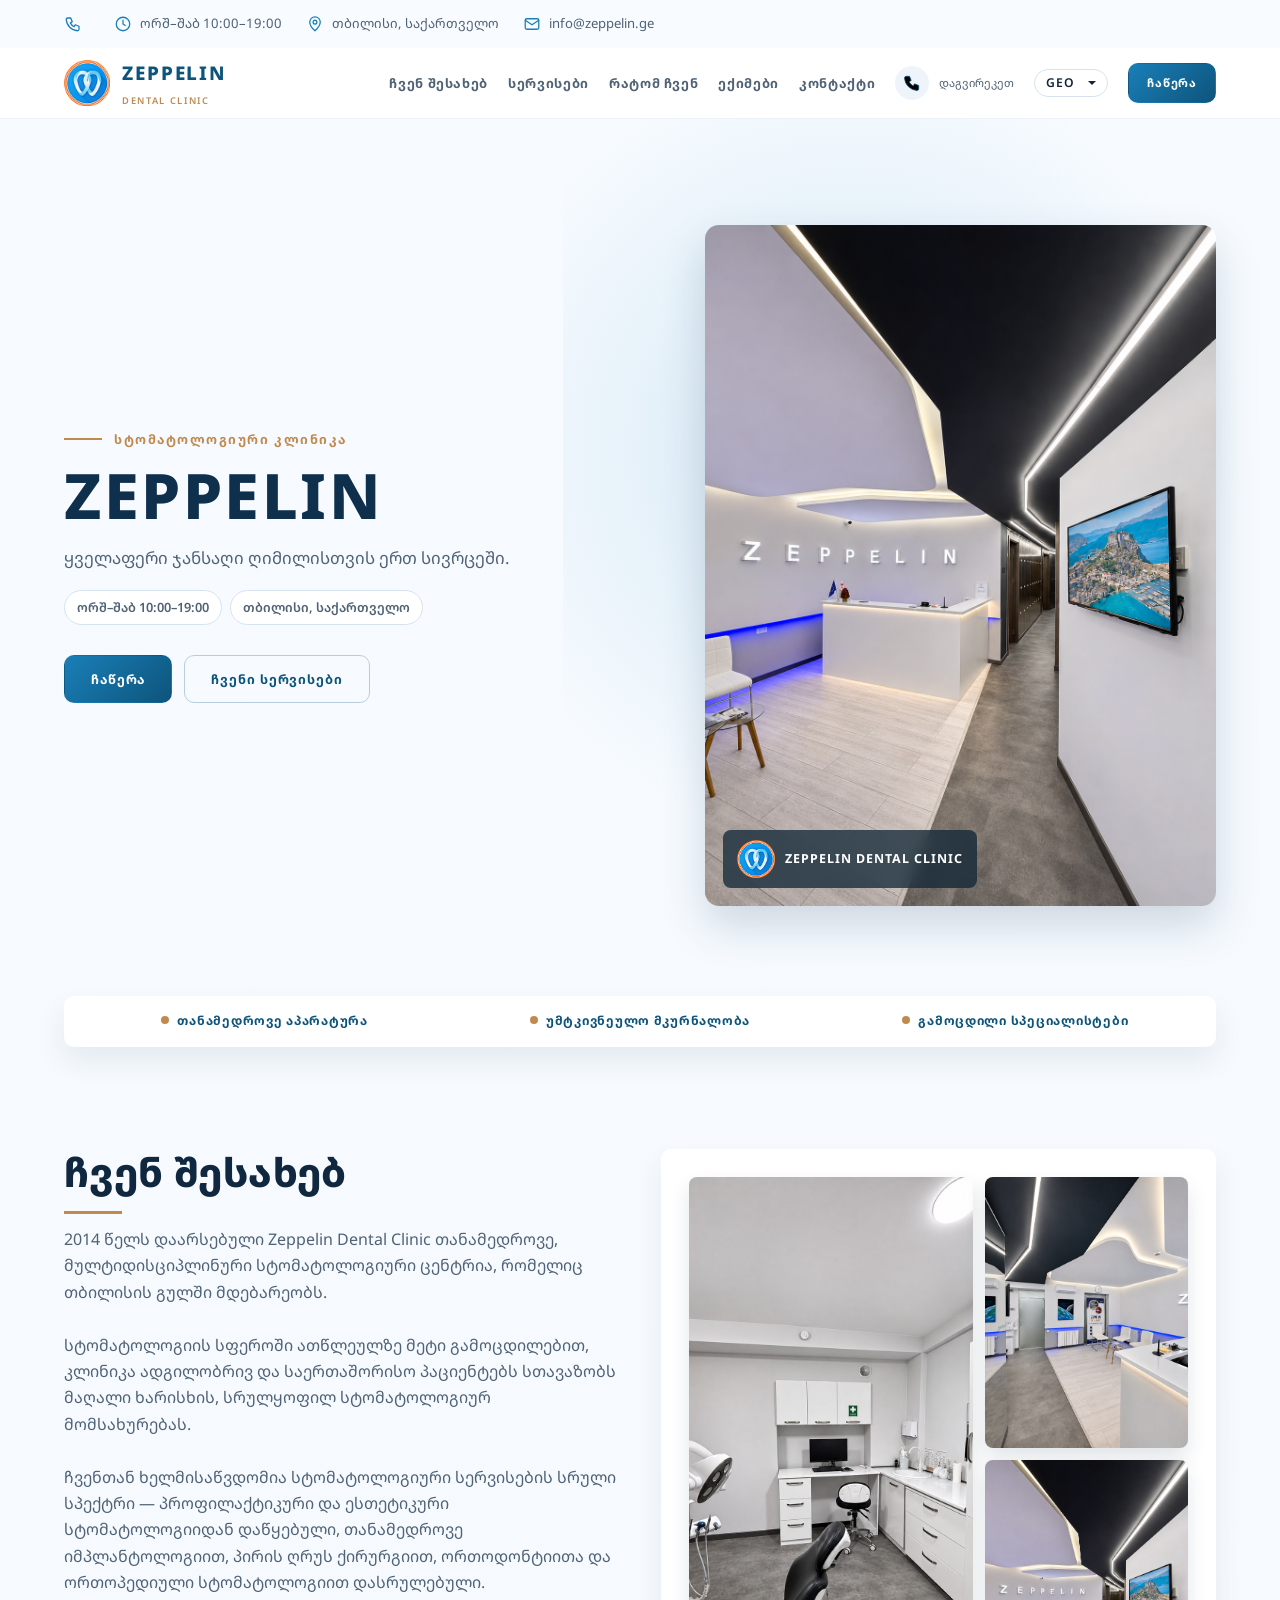
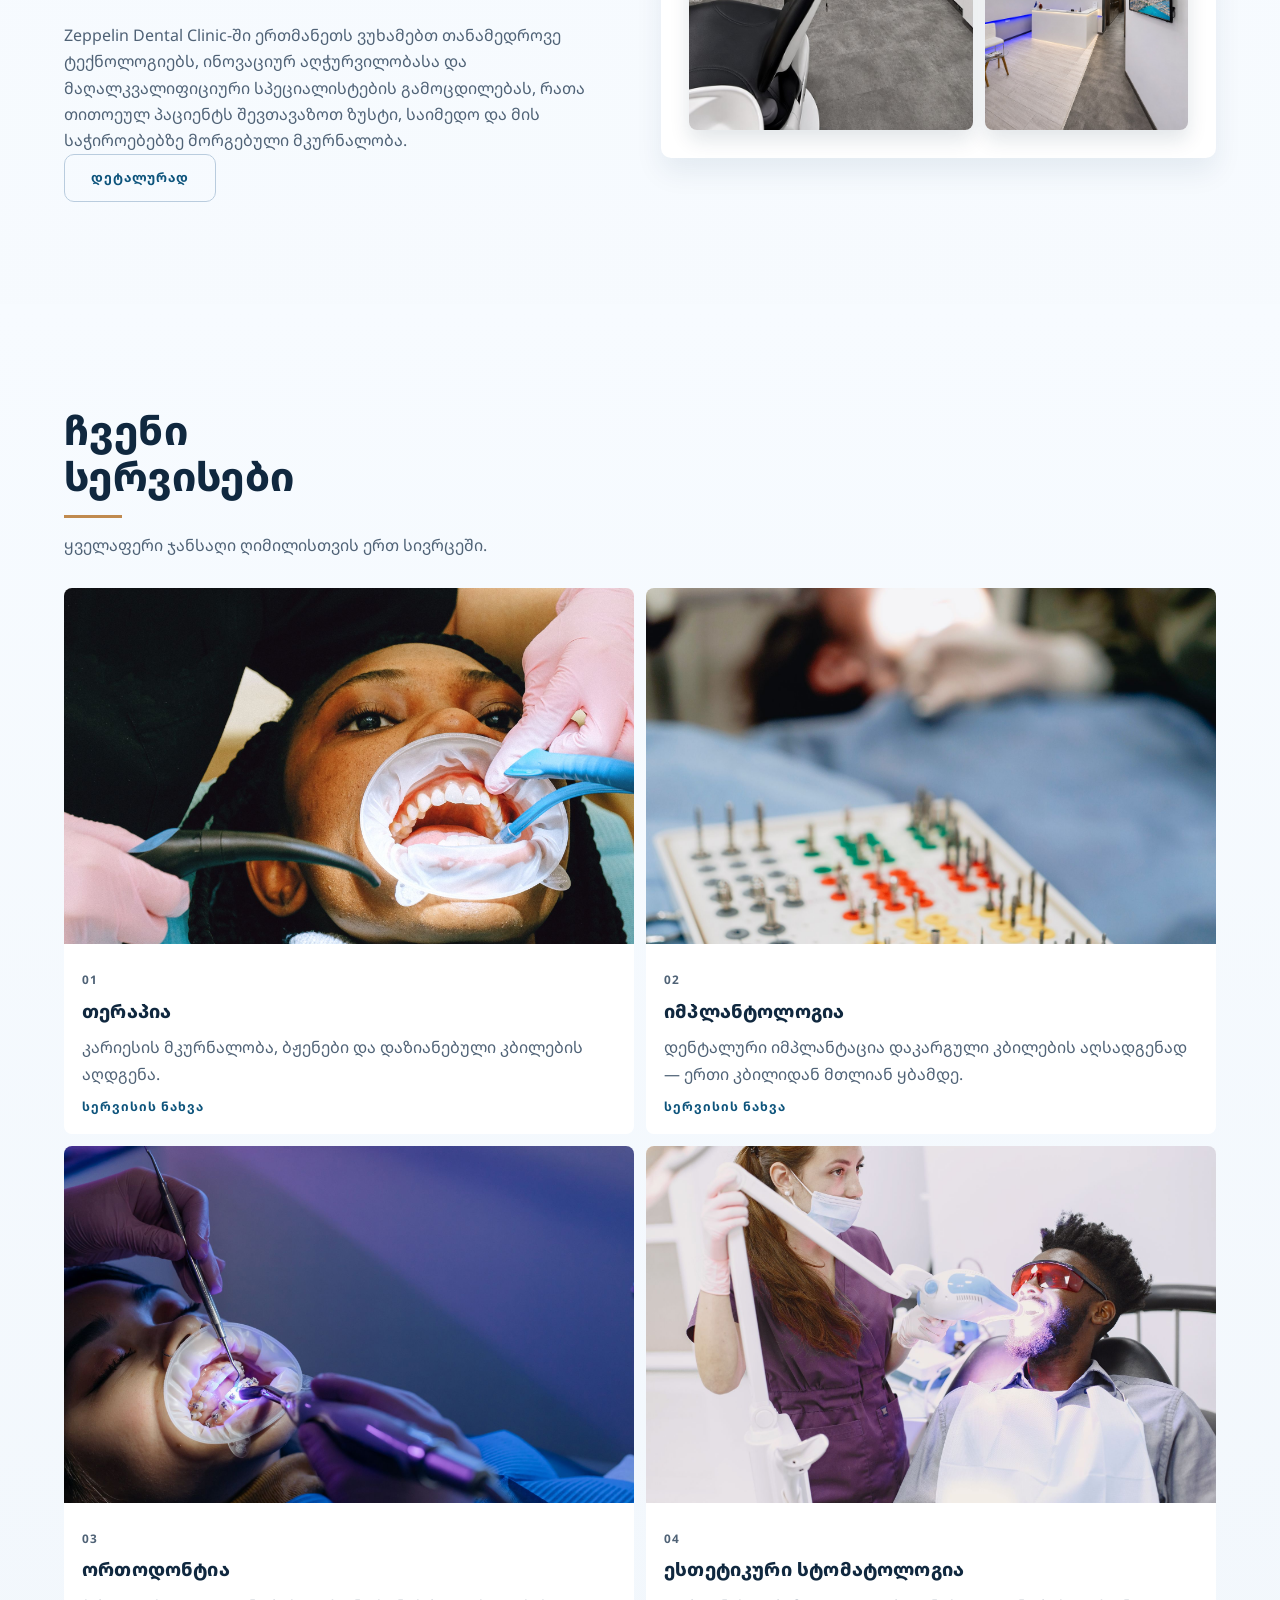
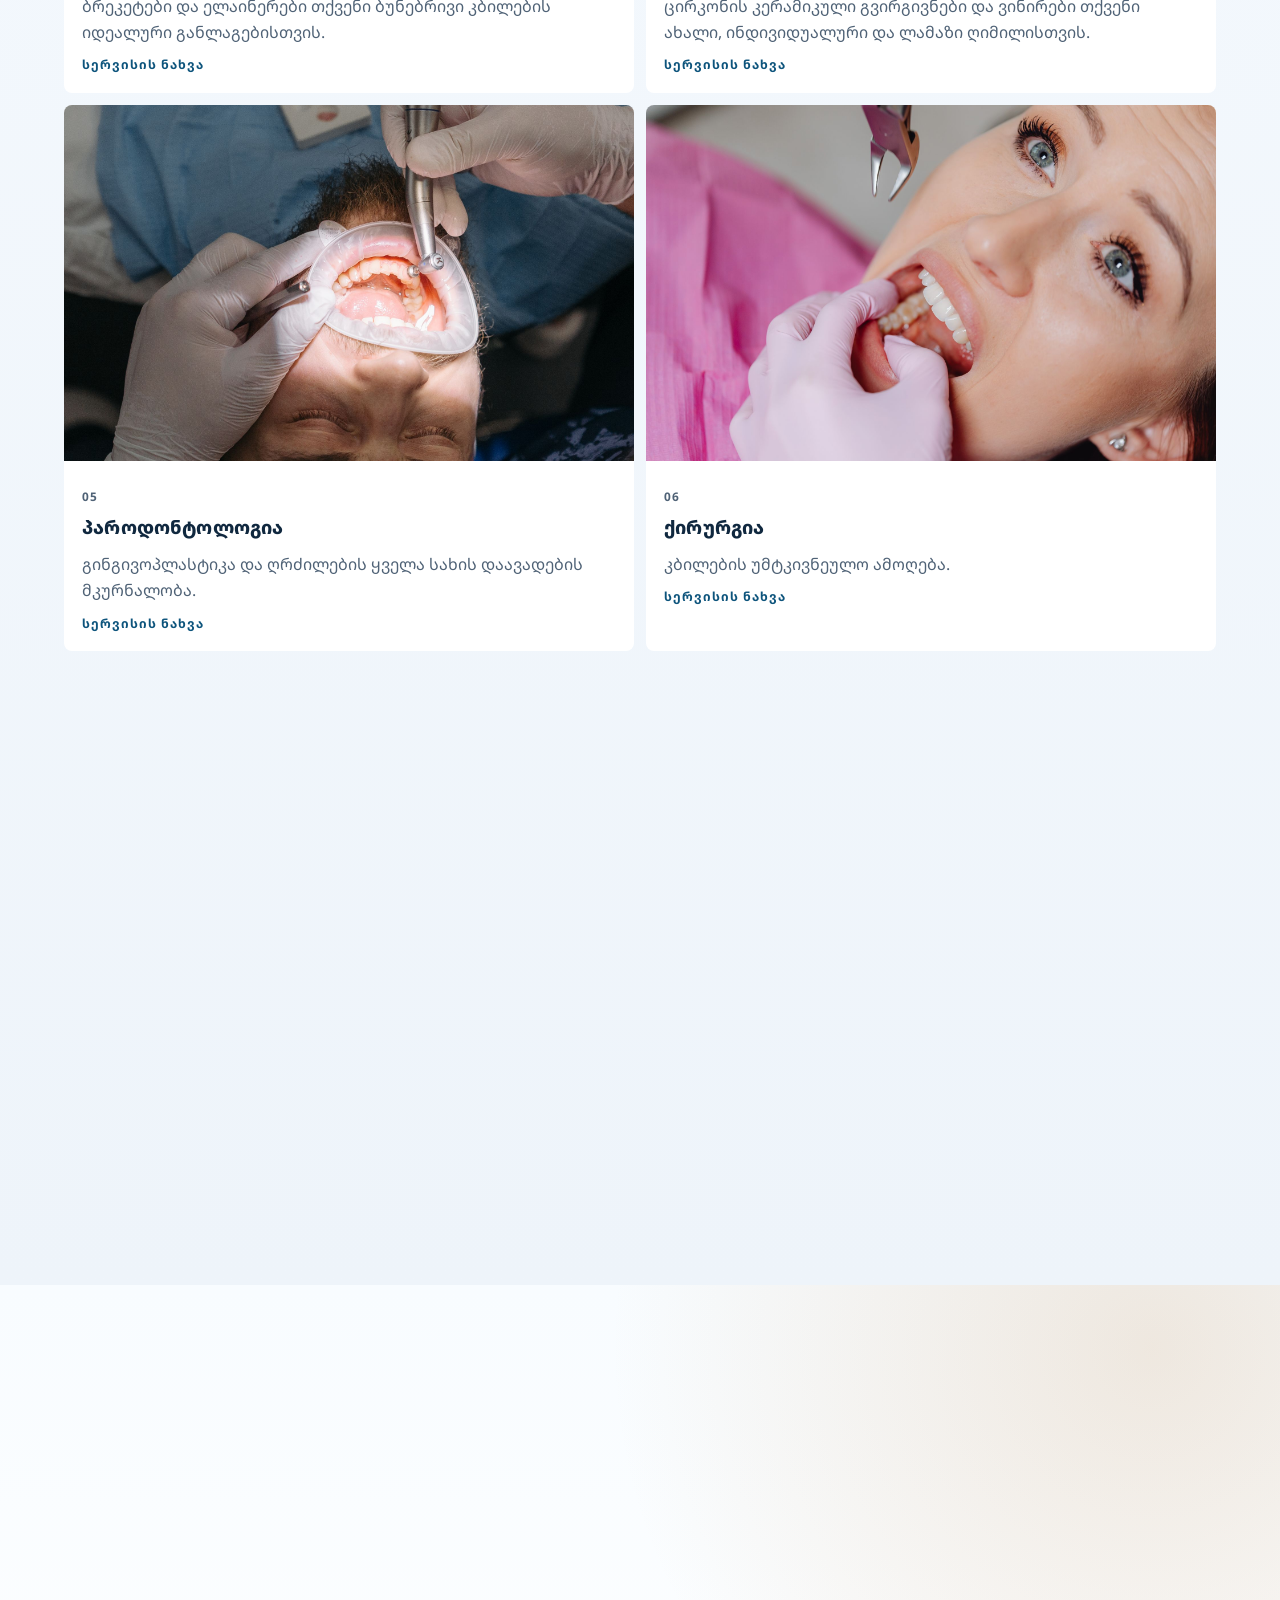
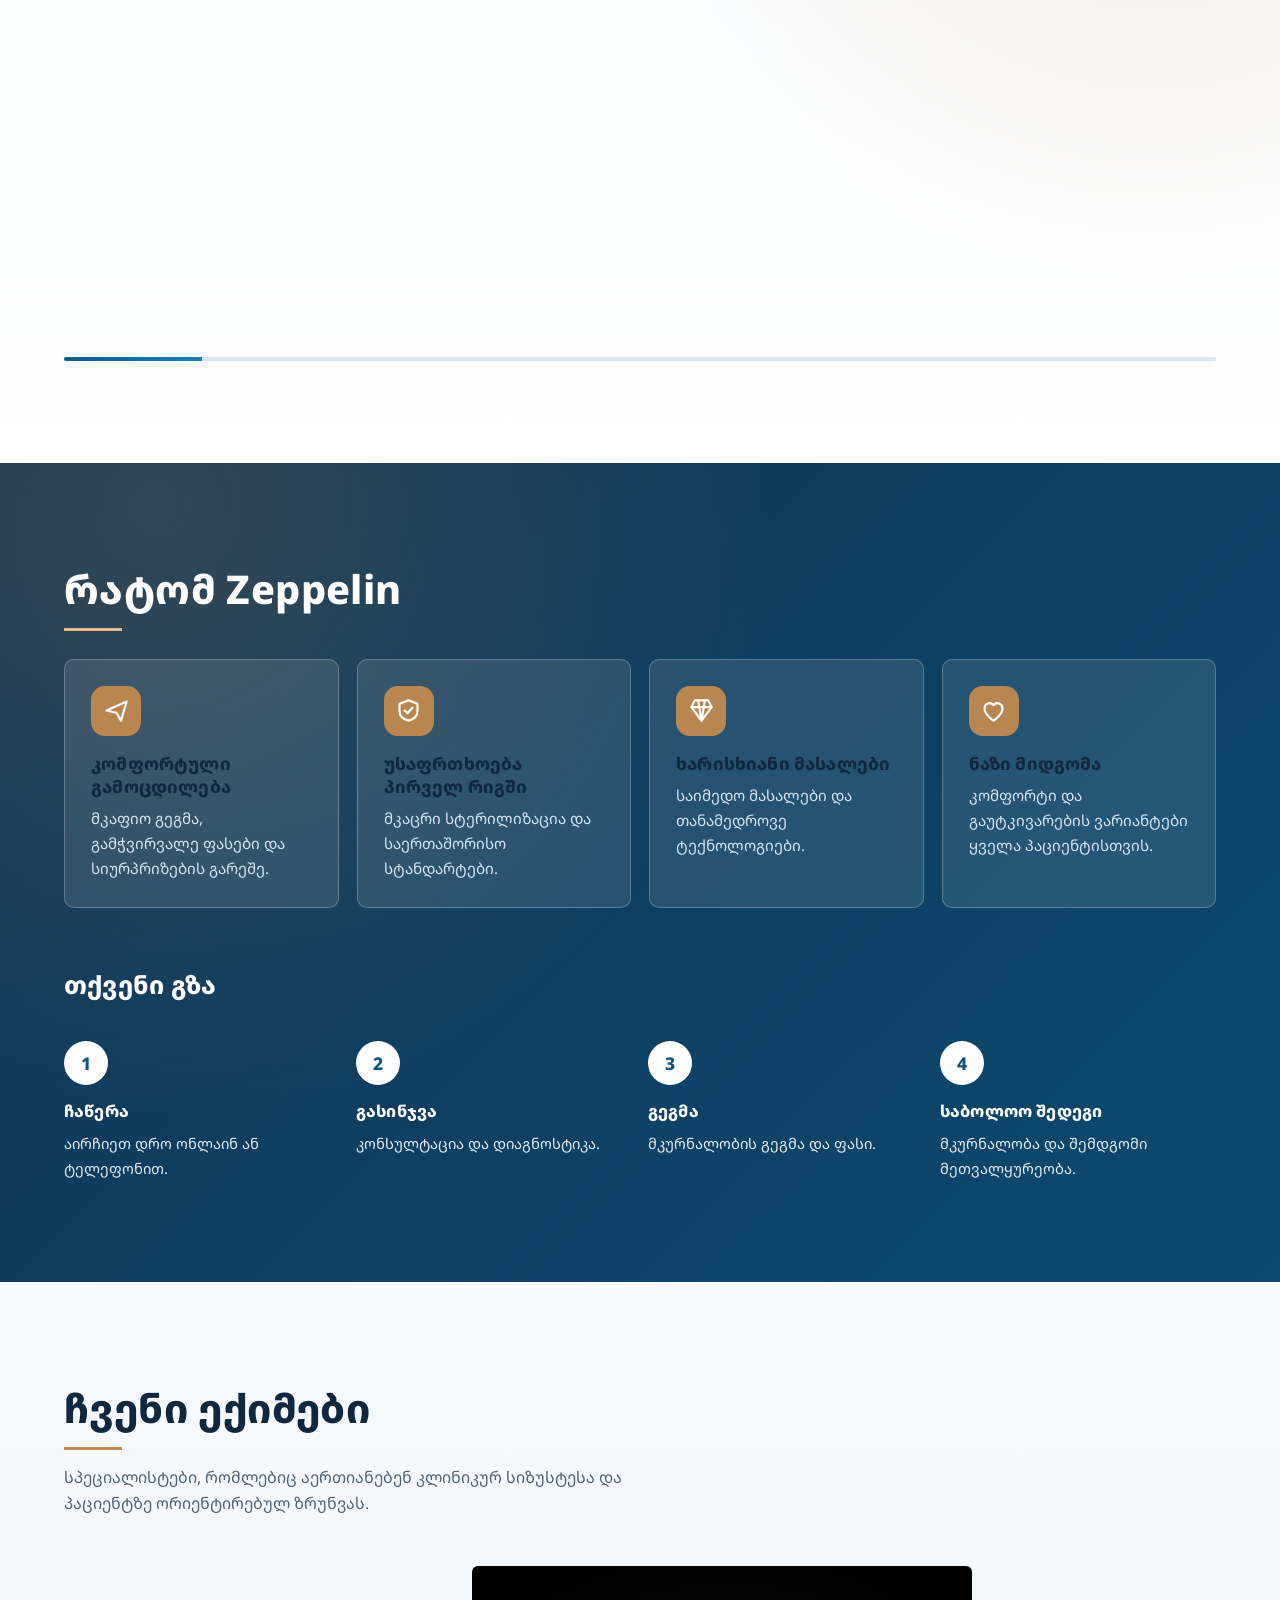
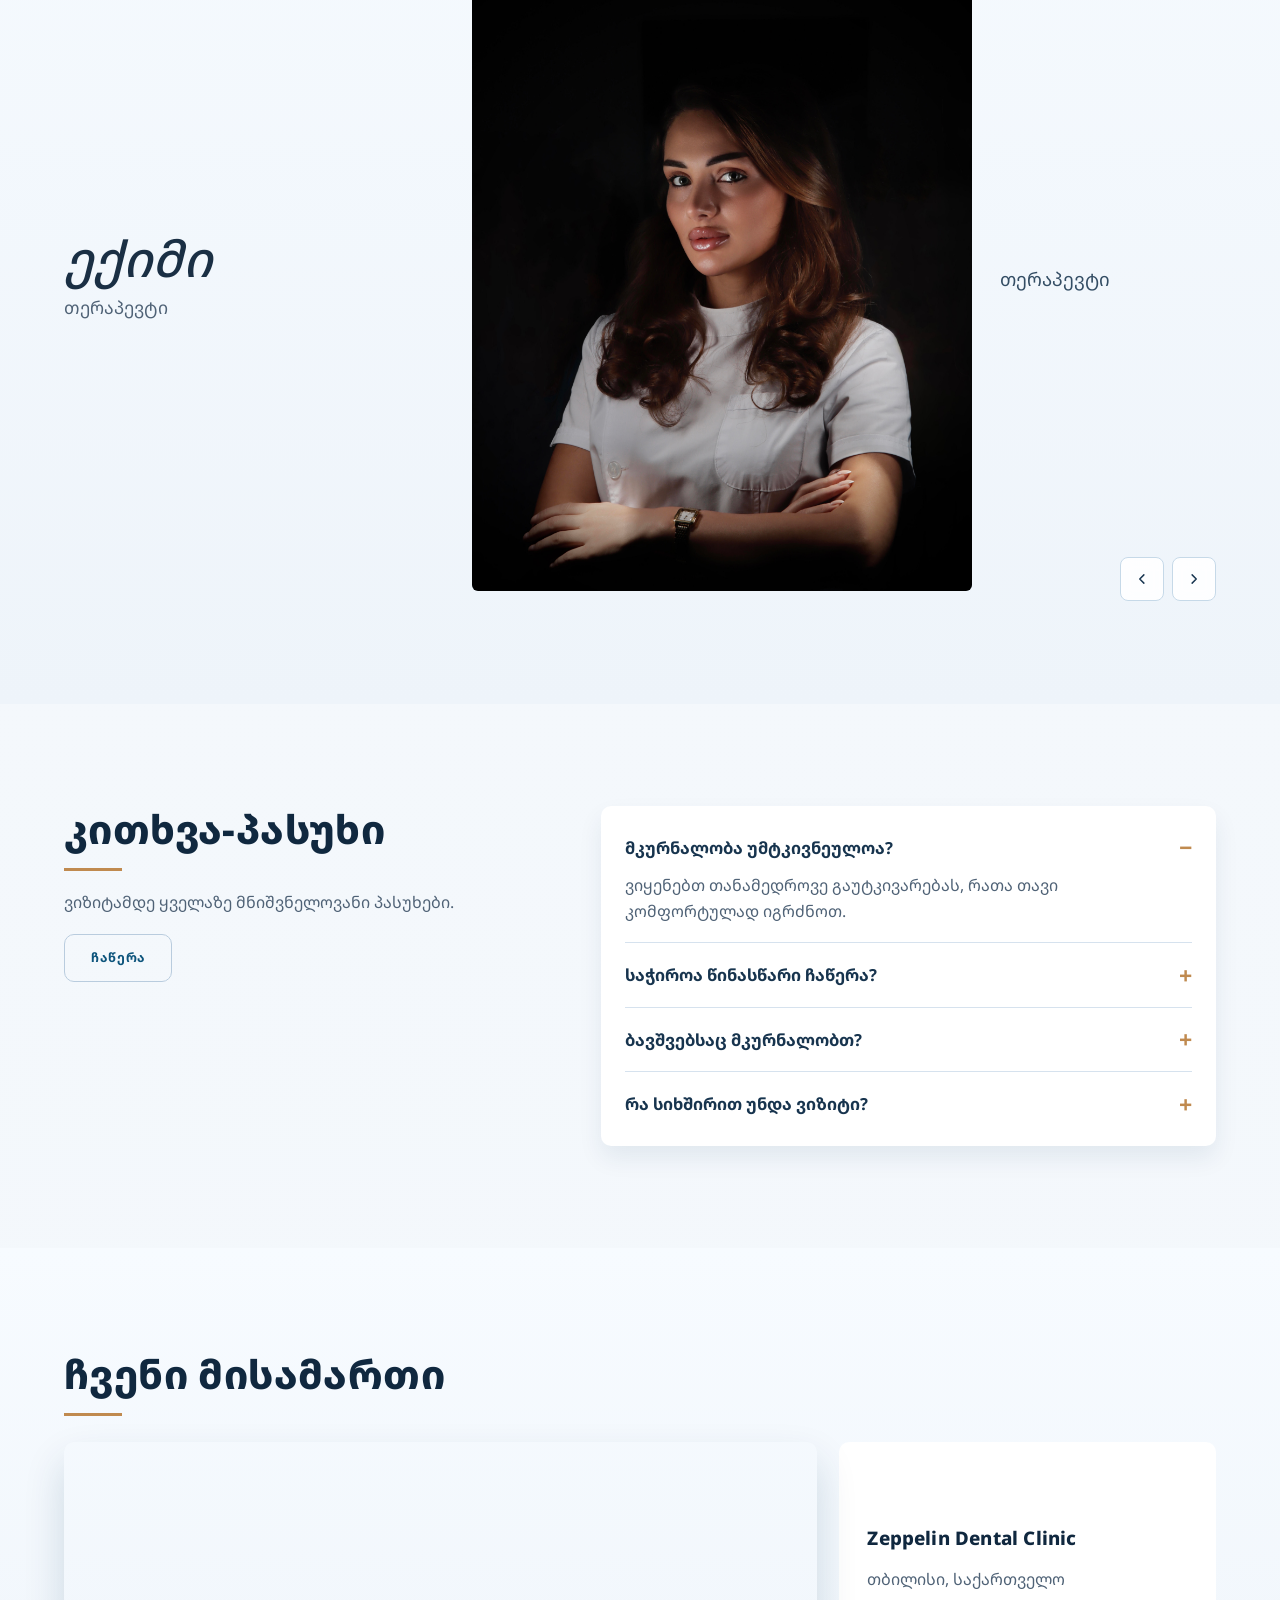
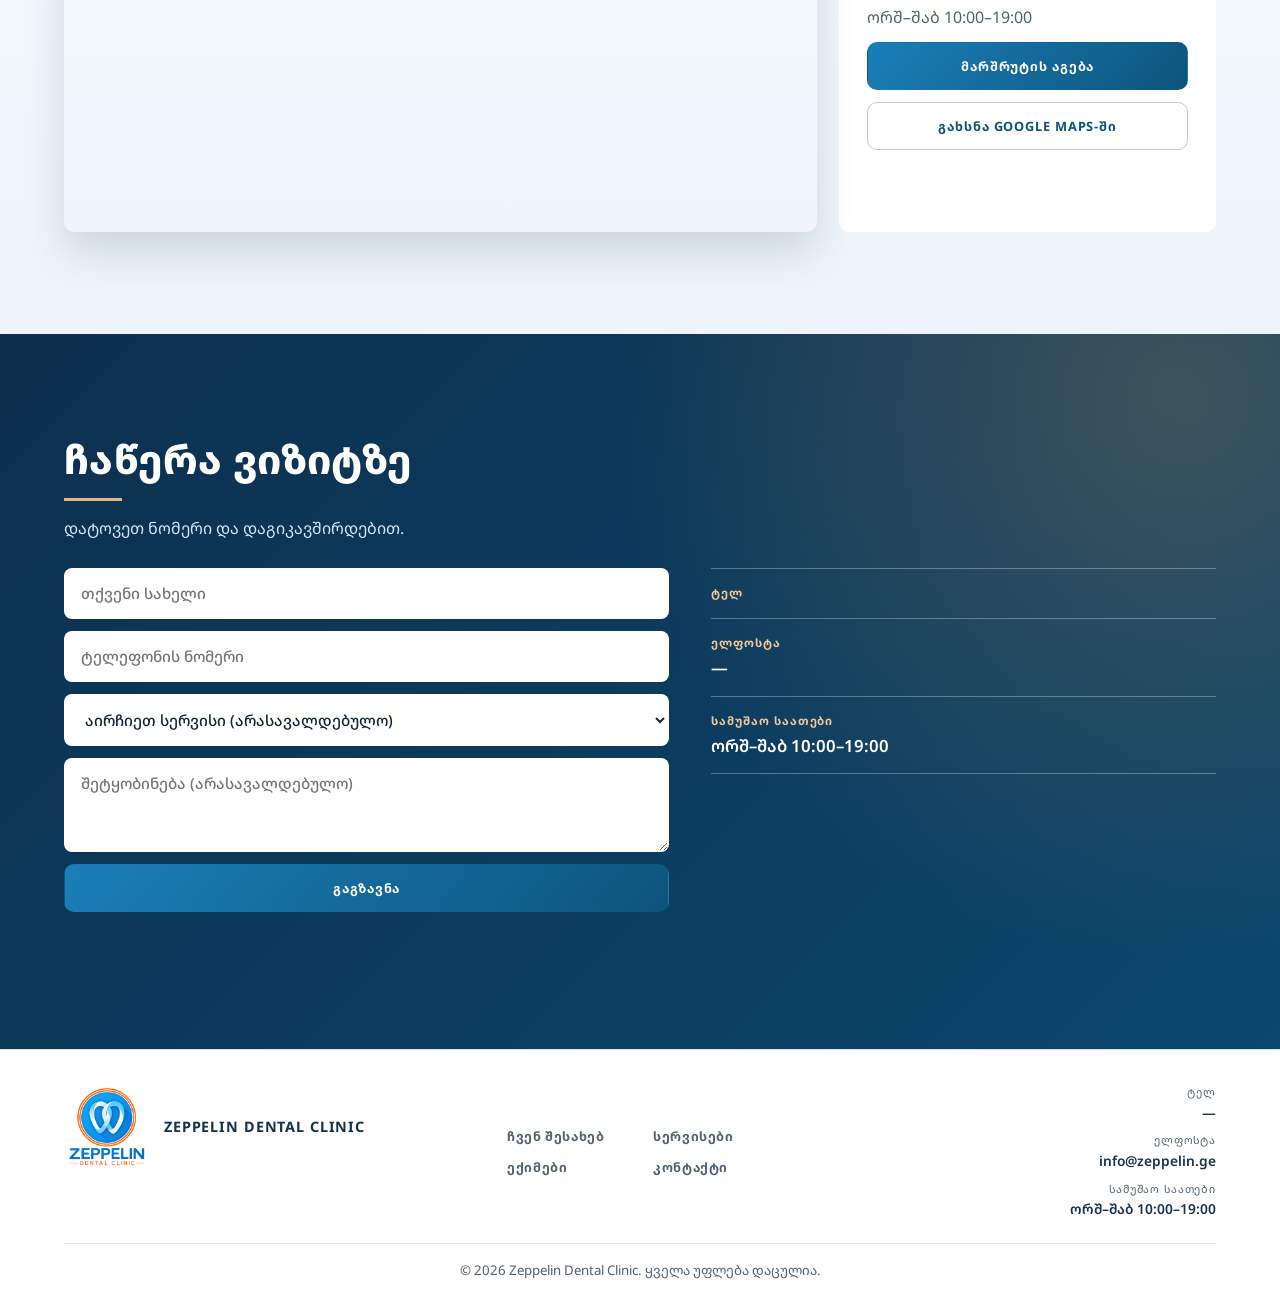
==== commit 2146e4da: "added fixes" ====
--- a/frontend/index.html
+++ b/frontend/index.html
@@ -65,6 +65,46 @@
     </div>
   </section>
 
+  <section id="results" class="section results-sec">
+    <div class="results-head reveal-up">
+      <h2 data-i18n="results_t"></h2>
+      <p class="sub" data-i18n="results_sub"></p>
+    </div>
+    <div class="results-tools reveal-up">
+      <p class="results-hint" data-i18n="results_hint"></p>
+    </div>
+    <div class="results-viewport reveal-up">
+      <div class="results-rail" id="results-rail">
+        <article class="result-card"><img src="img/cases/case-01.png" alt="Before and after dental case" loading="lazy" width="1200" height="1800"></article>
+        <article class="result-card"><img src="img/cases/case-02.png" alt="Before and after dental case" loading="lazy" width="1728" height="1152"></article>
+        <article class="result-card"><img src="img/cases/case-03.jpeg" alt="Before and after dental case" loading="lazy" width="1179" height="1452"></article>
+        <article class="result-card"><img src="img/cases/case-04.png" alt="Before and after dental case" loading="lazy" width="1548" height="2005"></article>
+        <article class="result-card"><img src="img/cases/case-05.png" alt="Before and after dental case" loading="lazy" width="1548" height="2005"></article>
+        <article class="result-card"><img src="img/cases/case-06.jpeg" alt="Before and after dental case" loading="lazy" width="1500" height="1500"></article>
+        <article class="result-card"><img src="img/cases/case-07.jpeg" alt="Before and after dental case" loading="lazy" width="1336" height="1336"></article>
+        <article class="result-card"><img src="img/cases/case-08.jpeg" alt="Before and after dental case" loading="lazy" width="1500" height="1500"></article>
+        <article class="result-card"><img src="img/cases/case-09.jpeg" alt="Before and after dental case" loading="lazy" width="1500" height="1500"></article>
+        <article class="result-card"><img src="img/cases/case-10.jpeg" alt="Before and after dental case" loading="lazy" width="1500" height="1500"></article>
+        <article class="result-card"><img src="img/cases/case-11.jpeg" alt="Before and after dental case" loading="lazy" width="1500" height="1500"></article>
+        <article class="result-card"><img src="img/cases/case-12.jpeg" alt="Before and after dental case" loading="lazy" width="1049" height="1049"></article>
+        <article class="result-card"><img src="img/cases/case-13.jpeg" alt="Before and after dental case" loading="lazy" width="1080" height="1080"></article>
+        <article class="result-card"><img src="img/cases/case-14.jpeg" alt="Before and after dental case" loading="lazy" width="1124" height="1124"></article>
+        <article class="result-card"><img src="img/cases/case-15.jpeg" alt="Before and after dental case" loading="lazy" width="1124" height="1124"></article>
+        <article class="result-card"><img src="img/cases/case-16.jpeg" alt="Before and after dental case" loading="lazy" width="1124" height="1124"></article>
+        <article class="result-card"><img src="img/cases/case-17.jpeg" alt="Before and after dental case" loading="lazy" width="1124" height="1124"></article>
+        <article class="result-card"><img src="img/cases/case-18.jpeg" alt="Before and after dental case" loading="lazy" width="1124" height="1124"></article>
+        <article class="result-card"><img src="img/cases/case-19.jpeg" alt="Before and after dental case" loading="lazy" width="1124" height="1124"></article>
+        <article class="result-card"><img src="img/cases/case-20.jpeg" alt="Before and after dental case" loading="lazy" width="1124" height="1124"></article>
+      </div>
+    </div>
+    <div class="results-switch-wrap reveal-up">
+      <button class="results-switch" id="results-switch" type="button" data-aria="results_switch">
+        <svg viewBox="0 0 24 24" aria-hidden="true"><path d="M7 7h10l-2.6-2.6M17 17H7l2.6 2.6M17 7l-3 3M7 17l3-3"/></svg>
+      </button>
+    </div>
+    <div class="results-progress"><span id="results-progress"></span></div>
+  </section>
+
   <section id="why" class="section why-sec">
     <h2 data-i18n="why_t"></h2>
     <div class="grid" id="why-grid"></div>
@@ -75,7 +115,7 @@
   <section id="team" class="section alt">
     <div class="team-head reveal-up">
       <h2 data-i18n="team_t"></h2>
-      <p class="sub">Specialists who combine clinical precision with patient-first care.</p>
+      <p class="sub" data-i18n="team_sub"></p>
     </div>
     <div class="team-experience" id="team-exp"></div>
   </section>
@@ -84,7 +124,7 @@
     <div class="faq-layout reveal-up">
       <div class="faq-intro">
         <h2 data-i18n="faq_t"></h2>
-        <p class="sub">Clear answers before your visit.</p>
+        <p class="sub" data-i18n="faq_sub"></p>
         <a class="btn btn-ghost" href="#contact" data-i18n="book"></a>
       </div>
       <div class="faq-panel" id="faq-list"></div>
@@ -100,7 +140,7 @@
         <a class="map-hit" id="map-hit" href="https://www.google.com/maps/dir/?api=1&destination=Zeppelin%20Dental%20Clinic%2C%20Tbilisi" target="_blank" rel="noopener" aria-label="Directions"></a>
       </div>
       <div class="mapinfo">
-        <h3>Zeppelin Dental Clinic</h3>
+        <h3 data-i18n="clinic_name"></h3>
         <p data-i18n="loc"></p>
         <p data-i18n="hours"></p>
         <a class="btn" id="map-dir" href="https://www.google.com/maps/dir/?api=1&destination=Zeppelin%20Dental%20Clinic%2C%20Tbilisi" target="_blank" rel="noopener" data-i18n="directions"></a>
@@ -122,13 +162,18 @@
         <p id="status" role="status"></p>
       </form>
       <ul class="info">
-        <li><small>Tel</small><span id="c-phone">—</span></li>
-        <li><small>Email</small><span id="c-email">—</span></li>
+        <li><small data-i18n="tel_l"></small><span id="c-phone">—</span></li>
+        <li><small data-i18n="email_l"></small><span id="c-email">—</span></li>
         <li><small data-i18n="hours_l"></small><span data-i18n="hours"></span></li>
       </ul>
     </div>
   </section>
 </main>
+
+<dialog id="results-lightbox" class="results-lightbox" aria-label="Photo preview">
+  <button class="results-lightbox-close" id="results-lightbox-close" type="button" data-aria="results_close">×</button>
+  <img id="results-lightbox-img" src="" alt="">
+</dialog>
 
 <script src="i18n.js"></script>
 <script src="services.js"></script>
--- a/frontend/style.css
+++ b/frontend/style.css
@@ -287,6 +287,156 @@
 }
 .svc-link:hover{color:var(--brand)}
 
+.results-sec{
+  background:
+    radial-gradient(circle at 90% 8%,rgba(192,138,79,.18),transparent 40%),
+    linear-gradient(180deg,#f8fcff 0%,#ffffff 100%);
+}
+.results-head{max-width:var(--content-max);margin:0 auto}
+.results-tools{
+  max-width:var(--content-max);
+  margin:18px auto 0;
+  display:block;
+}
+.results-hint{
+  margin:0 0 6px;
+  color:#527089;
+  font-size:.9rem;
+  letter-spacing:.01em;
+}
+.results-viewport{
+  max-width:var(--content-max);
+  margin:14px auto 0;
+  position:relative;
+}
+.results-switch-wrap{
+  max-width:var(--content-max);
+  margin:10px auto 0;
+  display:flex;
+  justify-content:center;
+}
+.results-switch{
+  position:relative;
+  width:56px;height:56px;
+  border-radius:999px;
+  border:1px solid #c7d8e5;
+  background:rgba(255,255,255,.94);
+  color:#173550;
+  display:grid;
+  place-items:center;
+  cursor:pointer;
+  z-index:3;
+  box-shadow:0 12px 24px rgba(13,49,77,.18);
+  transition:transform .2s ease,box-shadow .2s ease,border-color .2s ease;
+}
+.results-switch svg{width:24px;height:24px;fill:none;stroke:currentColor;stroke-width:1.9;stroke-linecap:round;stroke-linejoin:round}
+.results-switch:hover{
+  transform:translateY(-2px);
+  border-color:#89aecb;
+  box-shadow:0 14px 26px rgba(13,49,77,.23);
+}
+.results-switch:active{transform:translateY(0)}
+.results-viewport::before,
+.results-viewport::after{
+  content:"";
+  position:absolute;
+  top:0;
+  bottom:14px;
+  width:36px;
+  z-index:2;
+  pointer-events:none;
+}
+.results-viewport::before{left:0;background:linear-gradient(90deg,#f8fcff 0%,rgba(248,252,255,0) 100%)}
+.results-viewport::after{right:0;background:linear-gradient(270deg,#f8fcff 0%,rgba(248,252,255,0) 100%)}
+.results-rail{
+  display:grid;
+  grid-auto-flow:column;
+  grid-auto-columns:minmax(300px,33vw);
+  gap:14px;
+  overflow-x:auto;
+  overscroll-behavior-x:contain;
+  scroll-snap-type:x mandatory;
+  scroll-padding:8px;
+  padding:4px 8px 14px;
+  cursor:grab;
+  touch-action:pan-y;
+  scrollbar-width:none;
+}
+.result-card{
+  scroll-snap-align:start;
+  position:relative;
+  overflow:hidden;
+  border-radius:12px;
+  border:1px solid #d7e5f0;
+  background:#fff;
+  box-shadow:0 14px 28px rgba(14,56,90,.09);
+  transition:transform .28s ease,box-shadow .28s ease;
+}
+.result-card img{
+  width:100%;
+  aspect-ratio:1/1;
+  height:auto;
+  object-fit:cover;
+  transition:transform .45s ease,filter .35s ease;
+}
+.result-card:hover{
+  transform:translateY(-2px);
+  box-shadow:0 20px 36px rgba(14,56,90,.16);
+}
+.result-card:hover img{transform:scale(1.028);filter:saturate(1.03)}
+.results-rail::-webkit-scrollbar{display:none}
+.results-rail::-webkit-scrollbar-thumb{
+  background:#bfd2e1;
+  border-radius:999px;
+  border:2px solid #eff5fa;
+}
+.results-rail::-webkit-scrollbar-track{background:#eff5fa;border-radius:999px}
+.results-progress{
+  max-width:var(--content-max);
+  margin:10px auto 0;
+  height:4px;
+  border-radius:999px;
+  background:#dbe7f0;
+  overflow:hidden;
+}
+.results-progress span{
+  display:block;
+  height:100%;
+  width:20%;
+  transform-origin:left center;
+  background:linear-gradient(90deg,#0d5b89,#1a7fb8);
+  transition:width .2s ease;
+}
+.results-lightbox{
+  border:0;
+  padding:0;
+  background:transparent;
+  width:min(92vw,1100px);
+  max-height:92vh;
+}
+.results-lightbox::backdrop{background:rgba(3,14,24,.76)}
+.results-lightbox img{
+  width:100%;
+  height:auto;
+  max-height:88vh;
+  object-fit:contain;
+  border-radius:14px;
+  box-shadow:0 18px 40px rgba(0,0,0,.28);
+}
+.results-lightbox-close{
+  position:fixed;
+  right:max(18px,calc((100vw - min(92vw,1100px))/2));
+  top:20px;
+  width:44px;height:44px;
+  border-radius:999px;
+  border:1px solid rgba(255,255,255,.45);
+  background:rgba(10,24,36,.75);
+  color:#fff;
+  font-size:1.7rem;
+  line-height:1;
+  cursor:pointer;
+}
+
 .grid{display:grid;grid-template-columns:repeat(auto-fill,minmax(250px,1fr));gap:18px;margin-top:28px}
 .card{
   padding:26px;border-radius:var(--radius);background:#fff;
@@ -511,6 +661,7 @@
   .hero-photo{min-height:380px}
   .strip{grid-template-columns:repeat(2,minmax(0,1fr));text-align:left}
   .services-list,.mapbox,.contact,.about-page,.sdetail,.faq-layout{grid-template-columns:1fr}
+  .results-rail{grid-auto-columns:minmax(320px,48vw)}
   .team-stage{
     position:static;grid-template-columns:minmax(220px,.9fr) minmax(280px,1.1fr);
     gap:18px;padding:12px 0 2px;
@@ -548,7 +699,7 @@
     transition:transform .28s cubic-bezier(.2,.72,.25,1),opacity .2s ease;
   }
   #menu::before{
-    content:"Menu";position:absolute;top:22px;left:22px;
+    content:attr(data-menu-label);position:absolute;top:22px;left:22px;
     font-size:.74rem;letter-spacing:.14em;text-transform:uppercase;font-weight:700;color:#6f8498;
   }
   #menu.open{transform:translateX(0);opacity:1;pointer-events:auto}
@@ -587,6 +738,10 @@
   .services-list,.grid,.steps,.why-sec .grid{grid-template-columns:1fr}
   .svc-copy{padding:14px 14px 15px}
   .svc-item h3{font-size:1.05rem}
+  .results-switch{width:50px;height:50px}
+  .results-viewport::before,
+  .results-viewport::after{display:none}
+  .results-rail{grid-auto-columns:minmax(82vw,1fr)}
   .team-stage{
     grid-template-columns:1fr;gap:14px;
     padding:10px 0 2px;
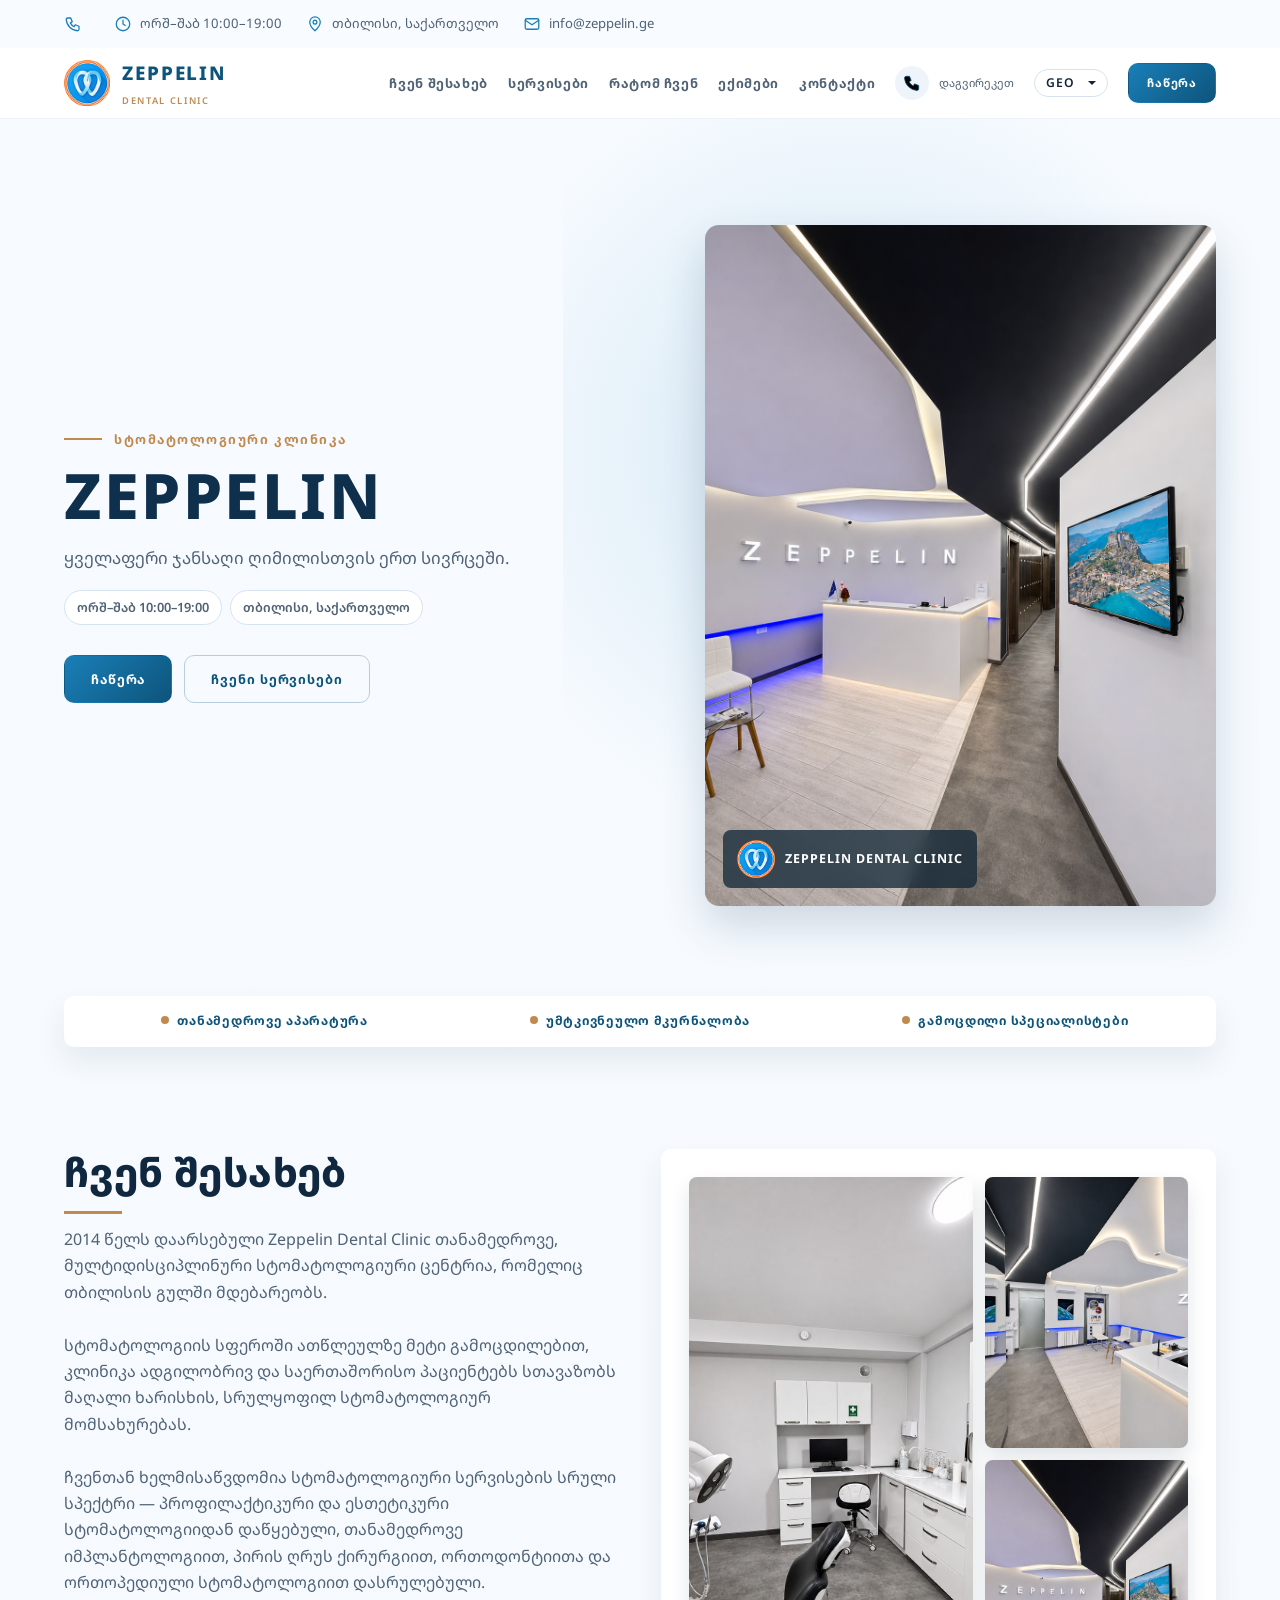
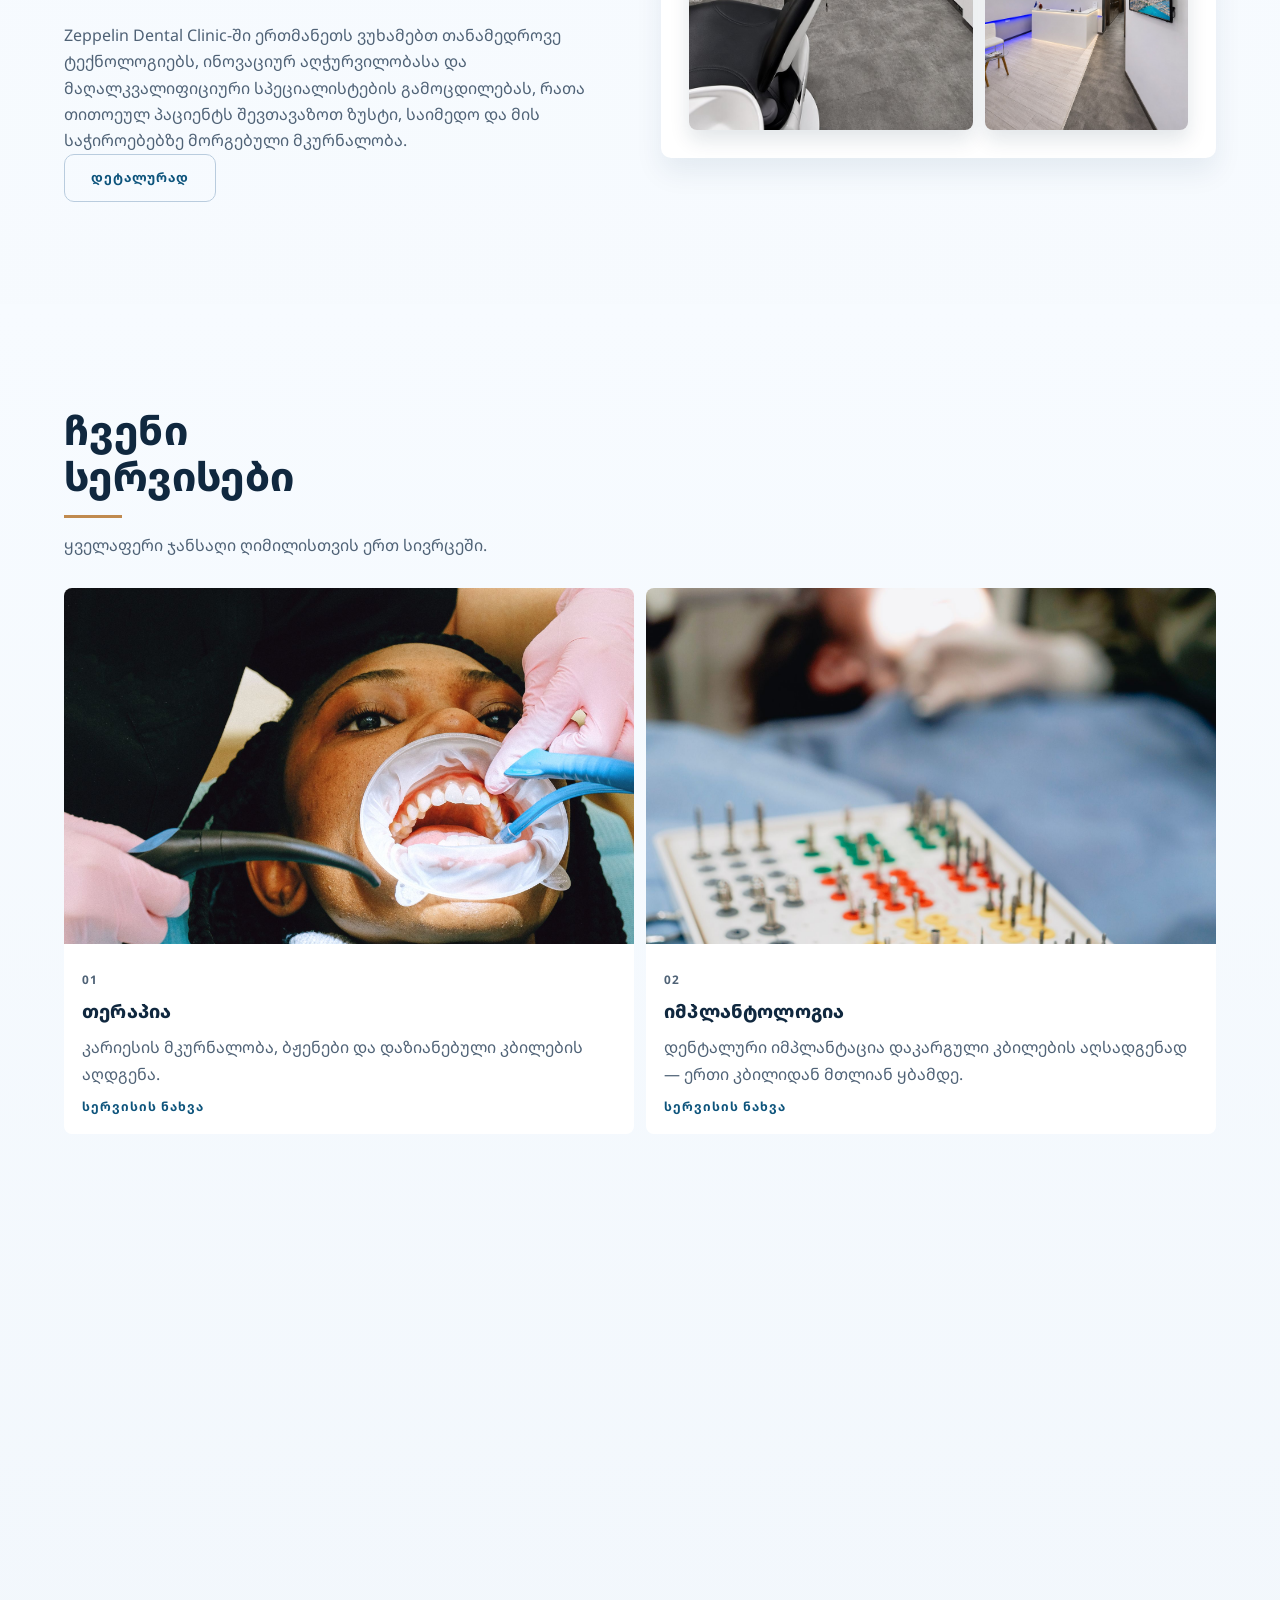
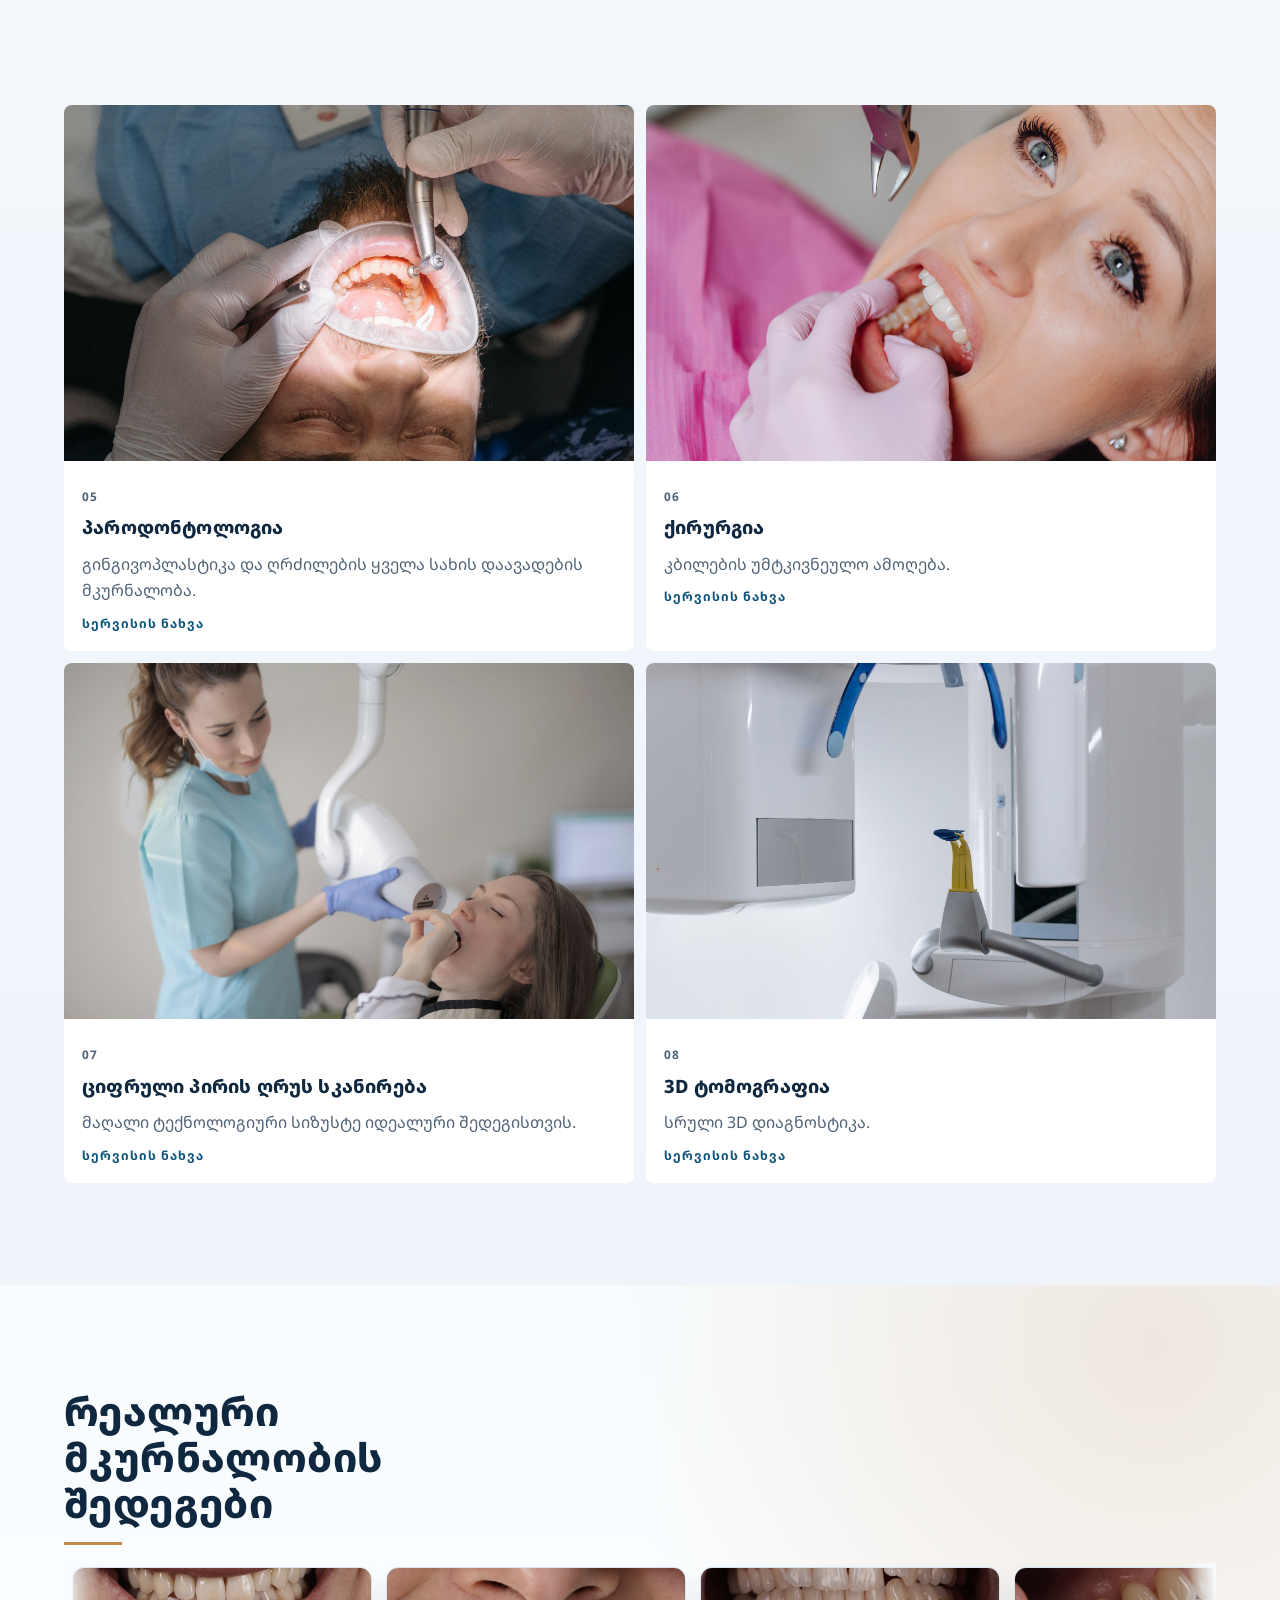
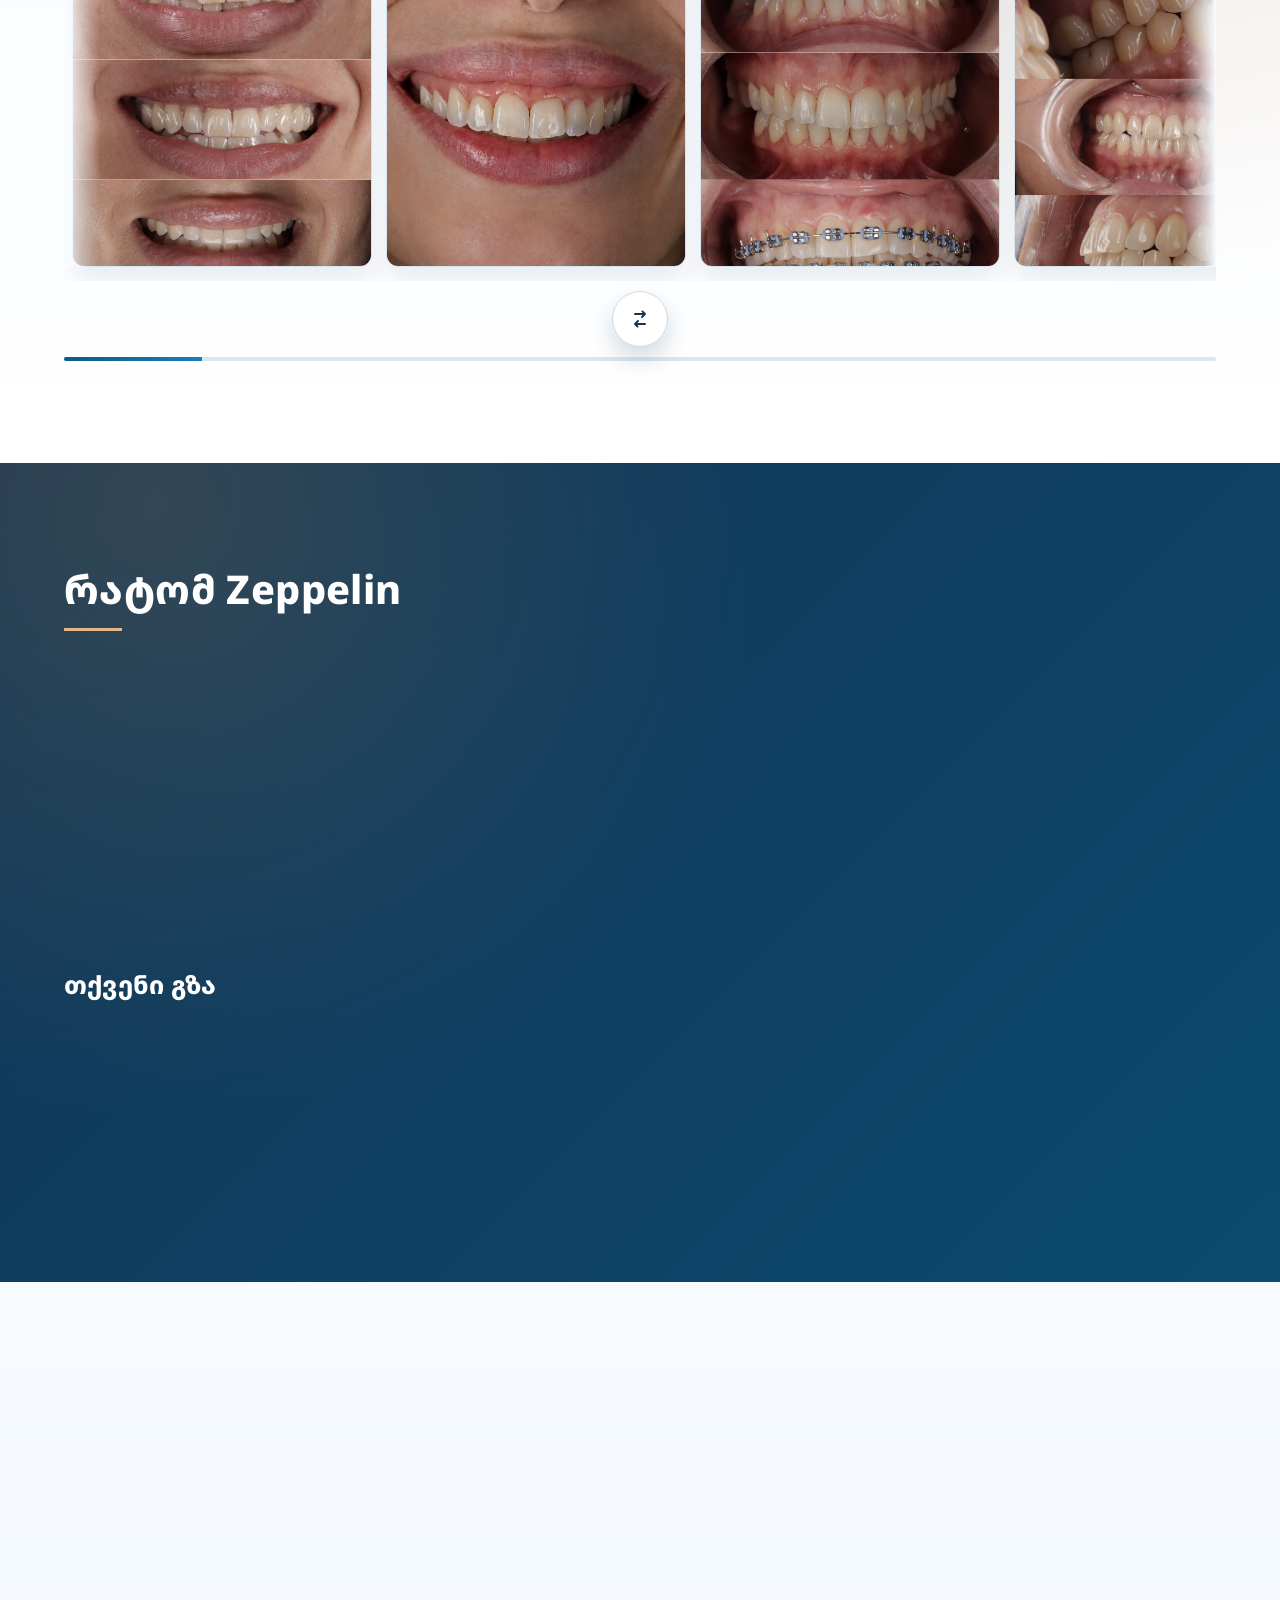
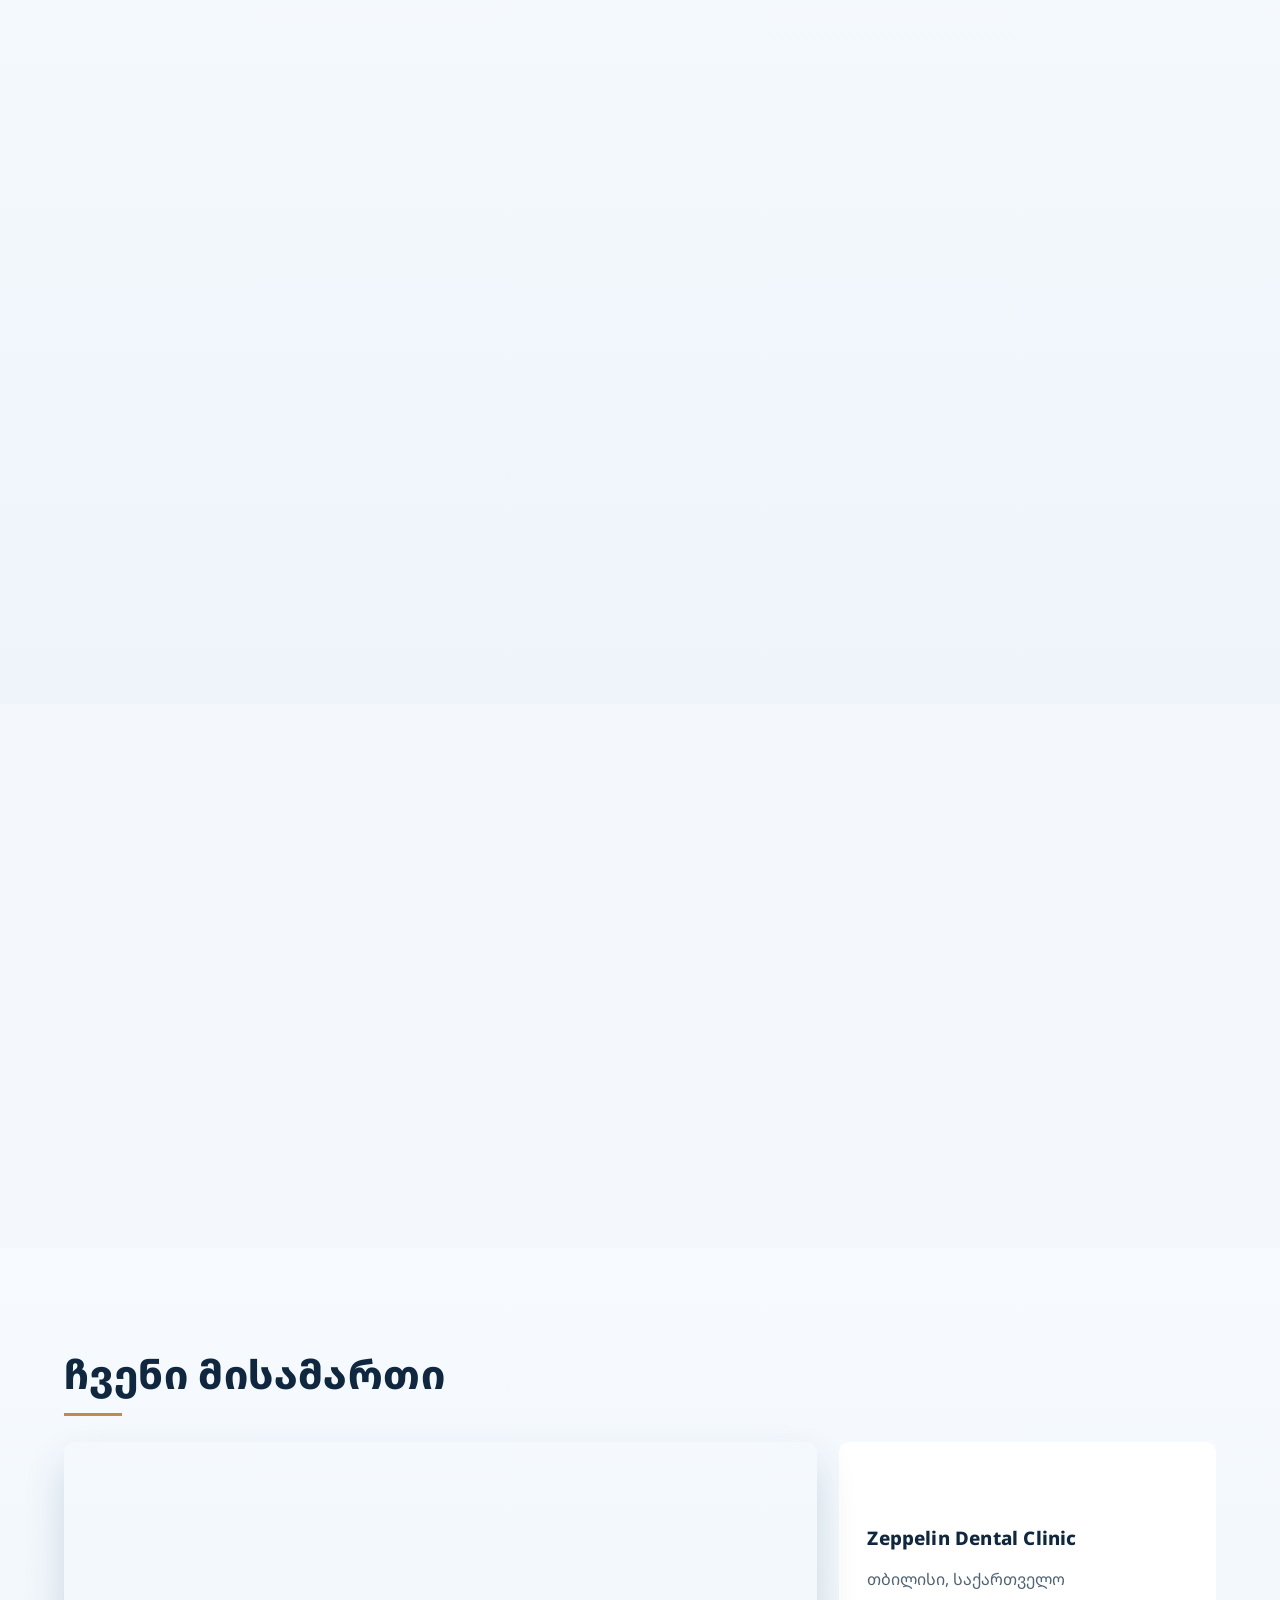
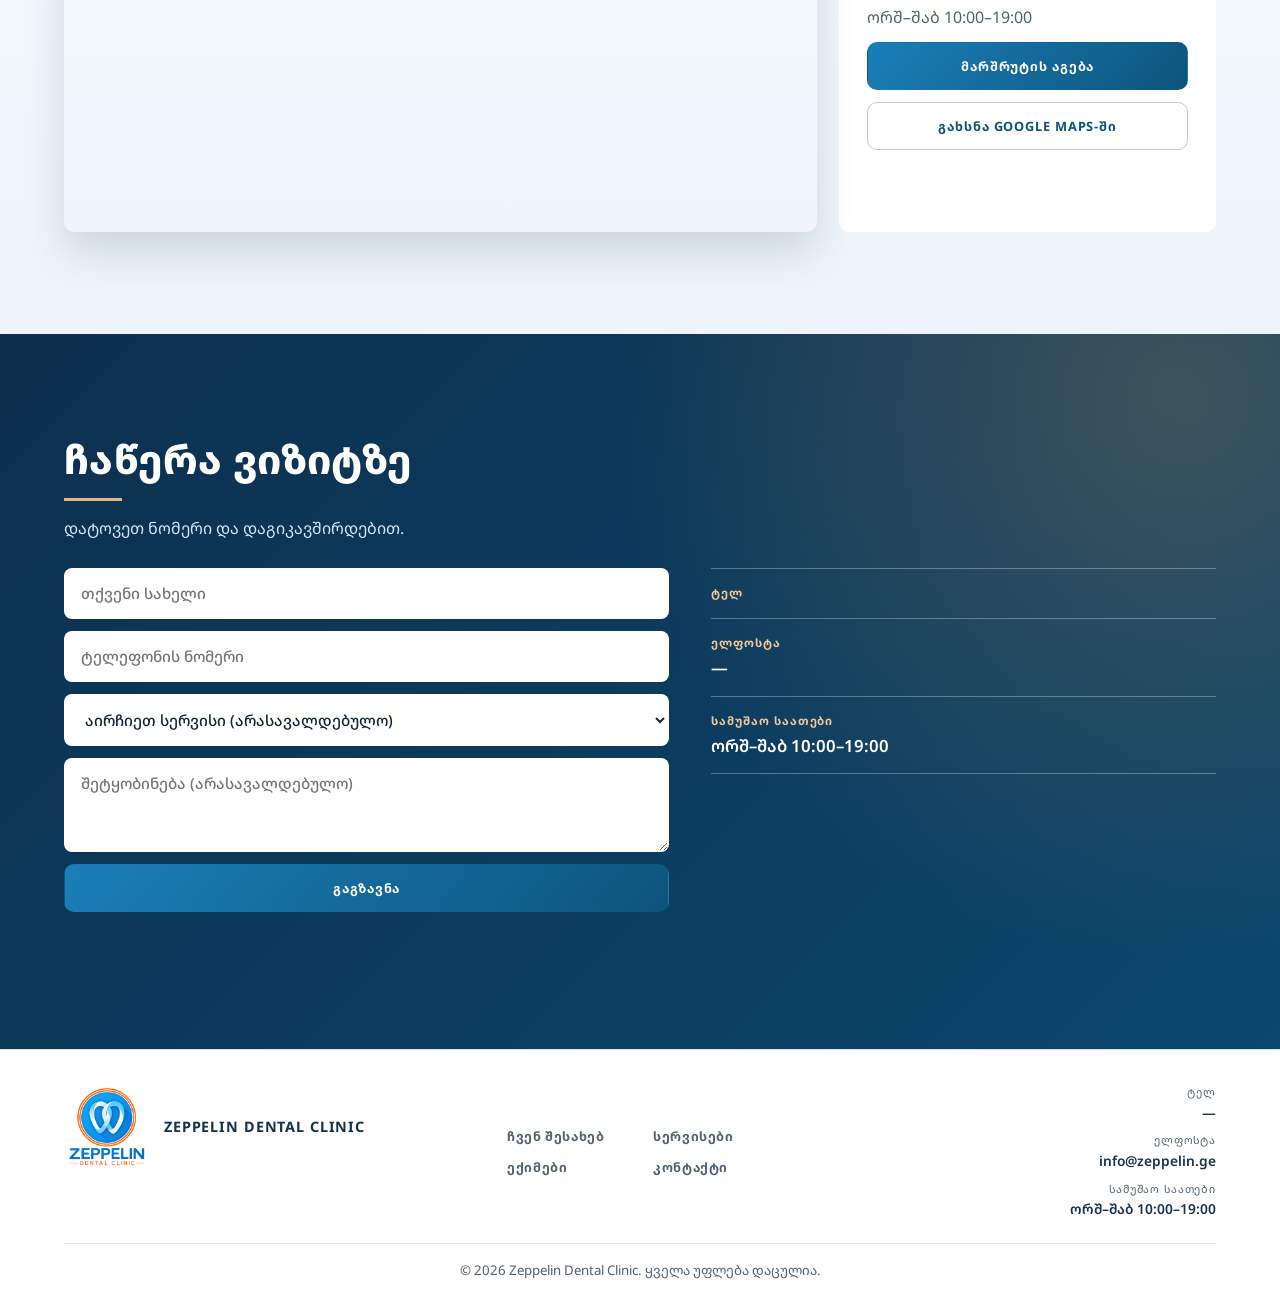
==== commit d1242aa1: "fixed cache issue" ====
--- a/frontend/index.html
+++ b/frontend/index.html
@@ -16,7 +16,7 @@
   <link rel="preconnect" href="https://fonts.googleapis.com">
   <link rel="preconnect" href="https://fonts.gstatic.com" crossorigin>
   <link href="https://fonts.googleapis.com/css2?family=Noto+Sans:wght@400;500;600;700;800&family=Noto+Sans+Georgian:wght@400;500;600;700;800&display=swap" rel="stylesheet">
-  <link rel="stylesheet" href="style.css">
+  <link rel="stylesheet" href="style.css?v=20261120-2">
   <script type="application/ld+json">{"@context":"https://schema.org","@type":"Dentist","name":"Zeppelin Dental Clinic","image":"logo.png","openingHours":"Mo-Sa 10:00-19:00","address":{"@type":"PostalAddress","addressLocality":"Tbilisi","addressCountry":"GE"}}</script>
 </head>
 <body>
@@ -175,9 +175,9 @@
   <img id="results-lightbox-img" src="" alt="">
 </dialog>
 
-<script src="i18n.js"></script>
-<script src="services.js"></script>
-<script src="layout.js"></script>
-<script src="app.js"></script>
+<script src="i18n.js?v=20261120-2"></script>
+<script src="services.js?v=20261120-2"></script>
+<script src="layout.js?v=20261120-2"></script>
+<script src="app.js?v=20261120-2"></script>
 </body>
 </html>
--- a/frontend/style.css
+++ b/frontend/style.css
@@ -144,12 +144,13 @@
   background:radial-gradient(circle at 40% 36%,rgba(26,127,184,.16),transparent 55%);
   z-index:-1;
 }
-.hero-text>*{opacity:0;transform:translateY(14px);animation:hero-enter .7s cubic-bezier(.2,.65,.25,1) forwards}
-.hero-text .eyebrow{animation-delay:.08s}
-.hero-text h1{animation-delay:.16s}
-.hero-text .hero-copy{animation-delay:.2s}
-.hero-text .hero-meta{animation-delay:.24s}
-.hero-text .cta{animation-delay:.24s}
+.hero-text>*{opacity:1;transform:none}
+html.js .hero-text>*{opacity:0;transform:translateY(14px);animation:hero-enter .7s cubic-bezier(.2,.65,.25,1) forwards}
+html.js .hero-text .eyebrow{animation-delay:.08s}
+html.js .hero-text h1{animation-delay:.16s}
+html.js .hero-text .hero-copy{animation-delay:.2s}
+html.js .hero-text .hero-meta{animation-delay:.24s}
+html.js .hero-text .cta{animation-delay:.24s}
 @keyframes hero-enter{to{opacity:1;transform:none}}
 
 .eyebrow{
@@ -234,10 +235,11 @@
 .section>h2,.section>.sub,.section>.grid,.section>.track,.section>.car-nav,.section>.mapbox,.section>.contact,.section>.about-page,.section>.sdetail,.section>.h3,.section>.steps,.section>article,.section>aside{
   max-width:var(--content-max);margin-left:auto;margin-right:auto;
 }
-.reveal-up{
+.reveal-up{opacity:1;transform:none}
+html.js .reveal-up{
   opacity:0;transform:translateY(18px);transition:opacity .6s cubic-bezier(.2,.65,.25,1),transform .6s cubic-bezier(.2,.65,.25,1);
 }
-.reveal-up.in-view{opacity:1;transform:none}
+html.js .reveal-up.in-view{opacity:1;transform:none}
 
 .about-page{display:grid;grid-template-columns:1fr 1fr;align-items:start;gap:42px}
 .about-page>div:last-child{
@@ -811,5 +813,7 @@
 @media (prefers-reduced-motion:reduce){
   html{scroll-behavior:auto}
   *{transition:none!important;animation:none!important}
+  .hero-text>*{opacity:1!important;transform:none!important}
+  .reveal-up{opacity:1!important;transform:none!important}
   .hero h1 span,.hero h1 em{clip-path:none}
 }
